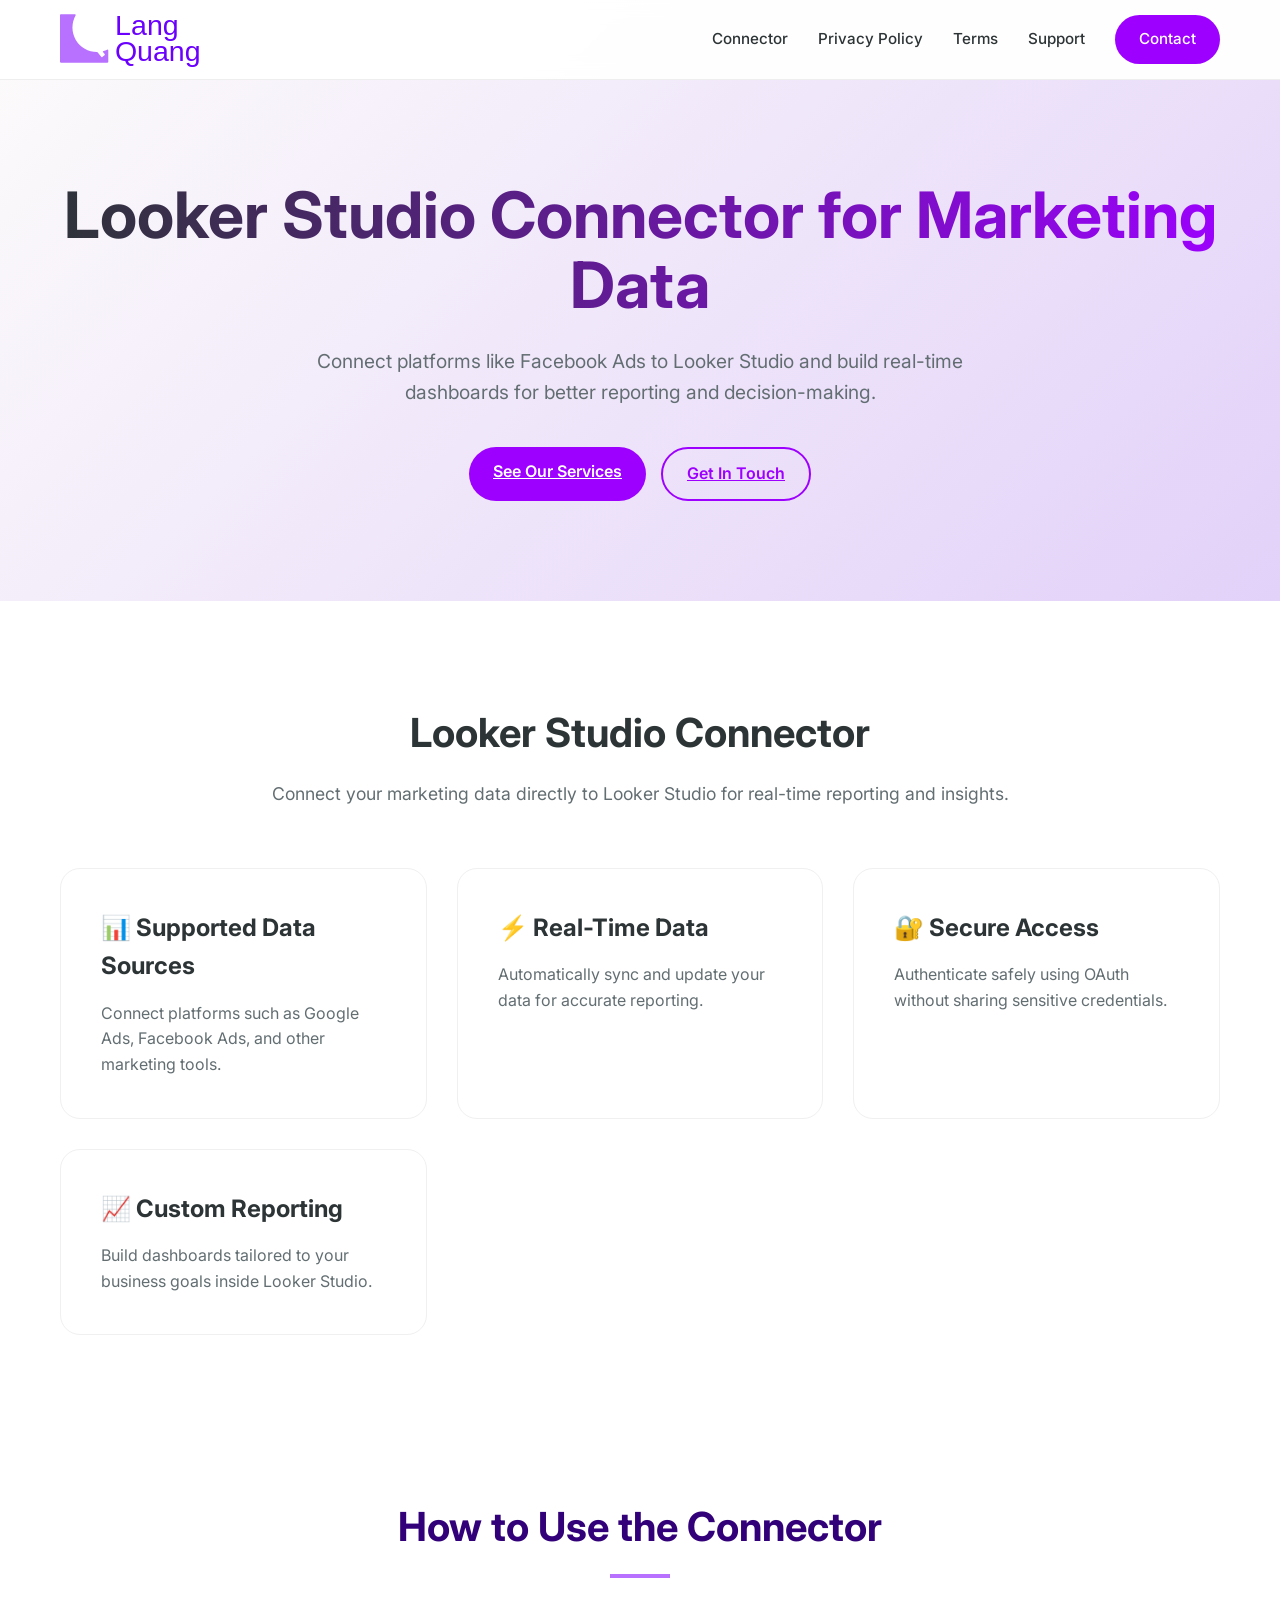
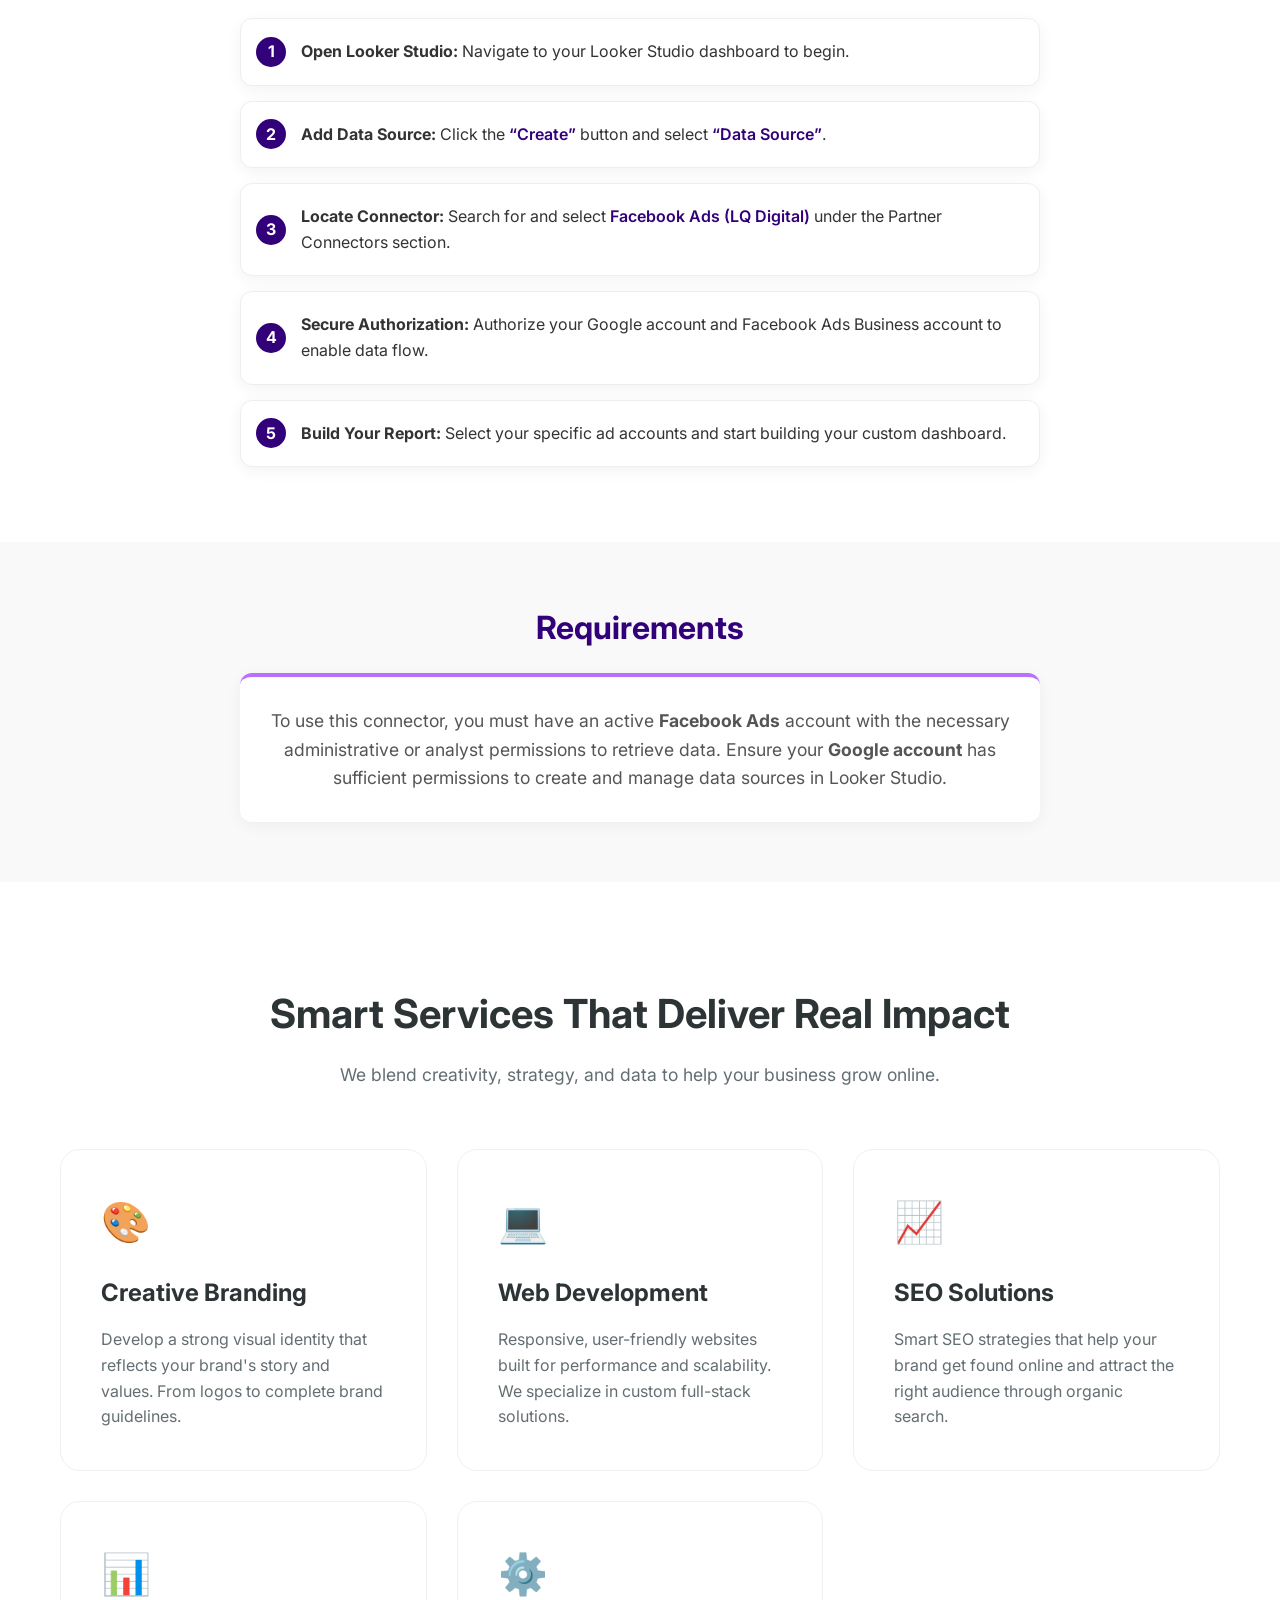
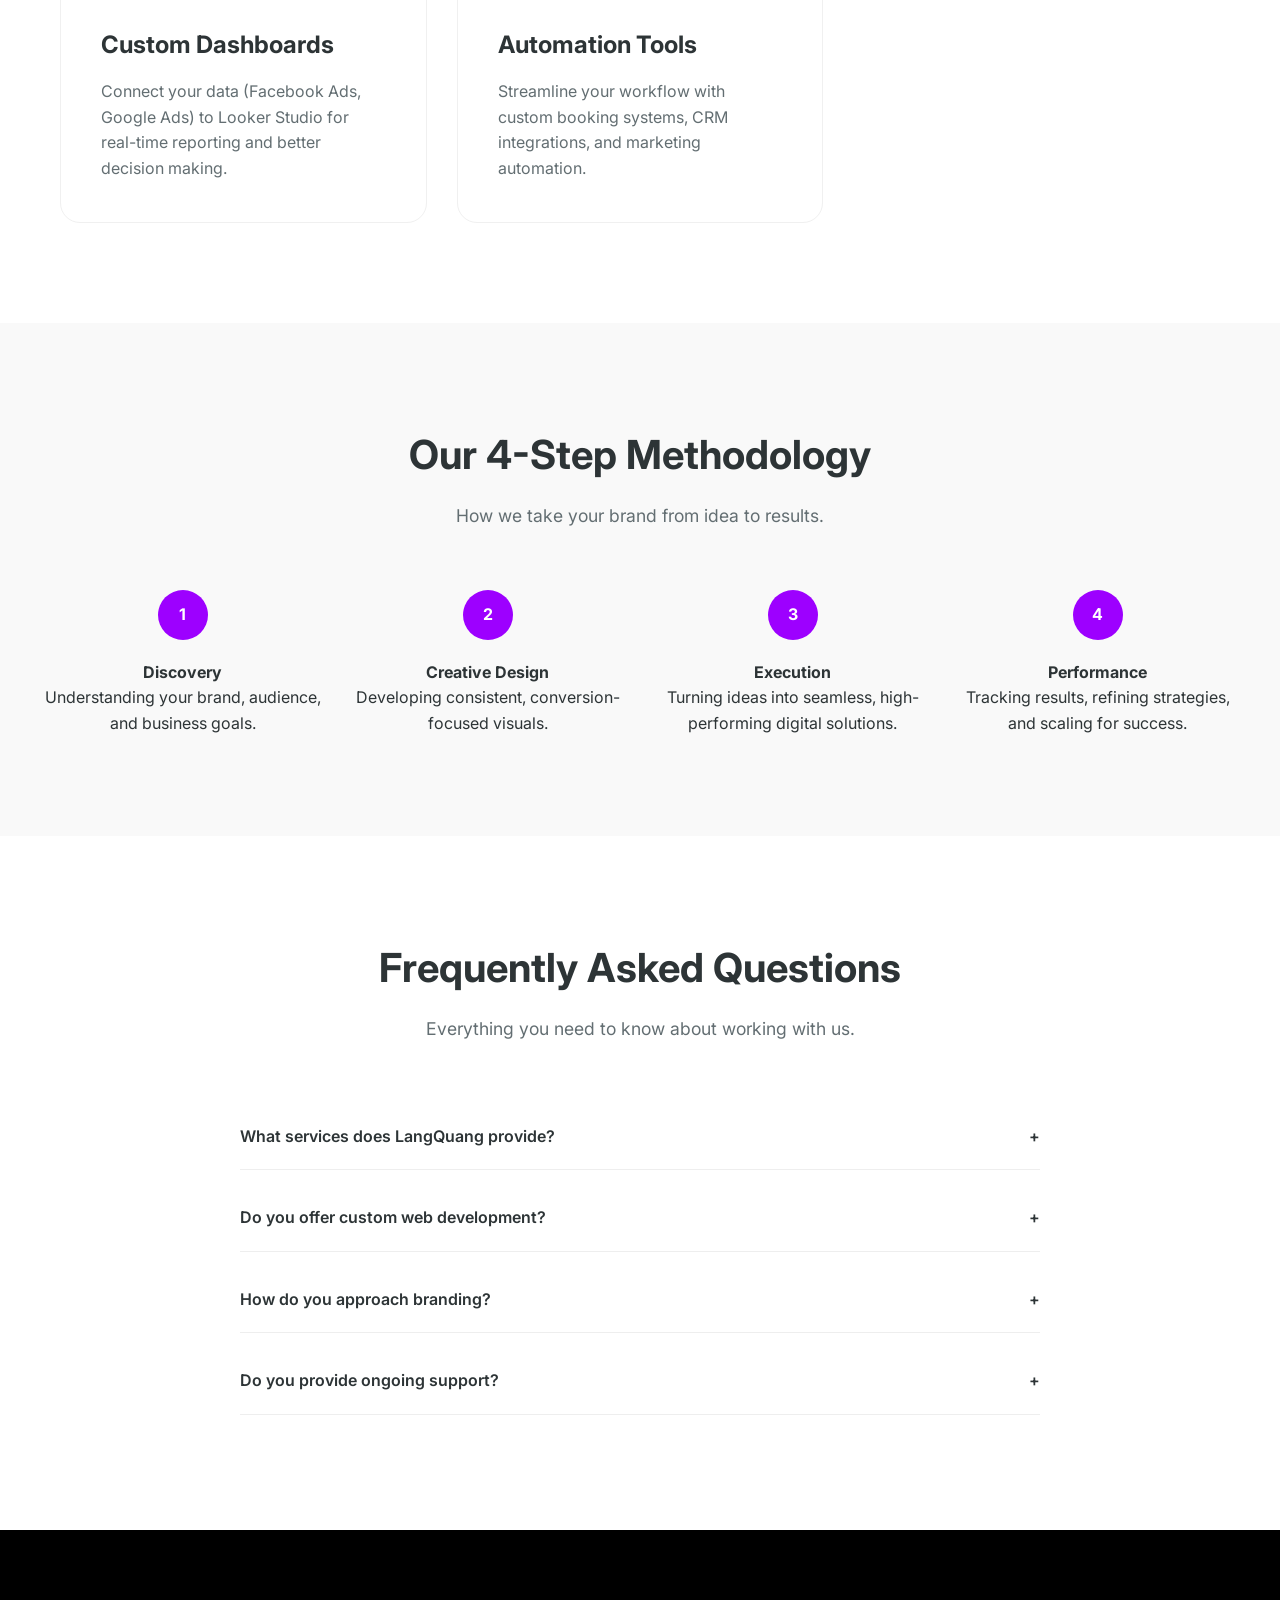
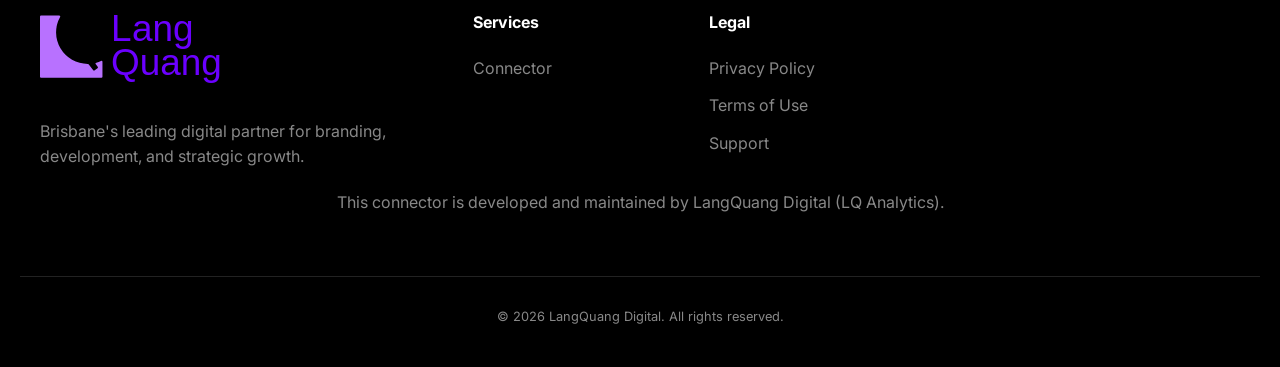
==== index.html @ e8add7ad "Terms,Support and Contact Page Added" ====
<!doctype html>
<html lang="en">
  <head>
    <!-- Google Tag Manager -->
    <script>
      (function (w, d, s, l, i) {
        w[l] = w[l] || [];
        w[l].push({ "gtm.start": new Date().getTime(), event: "gtm.js" });
        var f = d.getElementsByTagName(s)[0],
          j = d.createElement(s),
          dl = l != "dataLayer" ? "&l=" + l : "";
        j.async = true;
        j.src = "https://www.googletagmanager.com/gtm.js?id=" + i + dl;
        f.parentNode.insertBefore(j, f);
      })(window, document, "script", "dataLayer", "GTM-592TX8MD");
    </script>
    <!-- End Google Tag Manager -->

    <meta charset="UTF-8" />
    <meta name="viewport" content="width=device-width, initial-scale=1.0" />
    <title>LangQuang | Digital Marketing Agency Brisbane</title>
    <meta
      name="description"
      content="LangQuang is a digital marketing agency in Brisbane specializing in branding, web development and SEO"
    />

    <link
      href="https://fonts.googleapis.com/css2?family=Inter:wght@300;400;600;700&display=swap"
      rel="stylesheet"
    />
    <link rel="stylesheet" href="/css/styles.css" />
  </head>
  <body>
    <!-- Google Tag Manager (noscript) -->
    <noscript
      ><iframe
        src="https://www.googletagmanager.com/ns.html?id=GTM-592TX8MD"
        height="0"
        width="0"
        style="display: none; visibility: hidden"
      ></iframe
    ></noscript>
    <!-- End Google Tag Manager (noscript) -->
    <nav>
      <div class="nav-container">
        <a href="/" class="logo">
          <img
            src="image/logo (1).svg"
            alt="LQ Analytics Logo"
            height="100px"
            width="150px"
          />
        </a>

        <div class="nav-links">
          <a href="/connector/">Connector</a>
          <a href="/privacy-policy/">Privacy Policy</a>
          <a href="/terms/">Terms</a>
          <a href="/support/">Support</a>
          <a href="/contact" class="btn-cta">Contact</a>
        </div>
      </div>
    </nav>

    <div id="main-view" class="page-view">
      <header class="hero">
        <div class="container">
          <h1>Looker Studio Connector for Marketing Data</h1>
          <p>
            Connect platforms like Facebook Ads to Looker Studio and build
            real-time dashboards for better reporting and decision-making.
          </p>
          <div style="display: flex; gap: 15px; justify-content: center">
            <a
              href="javascript:void(0)"
              onclick="scrollToSection('services')"
              class="btn-cta"
              >See Our Services</a
            >
            <a
              href="javascript:void(0)"
              onclick="scrollToSection('contact')"
              class="btn-cta"
              style="
                background: transparent;
                border: 2px solid var(--primary);
                color: var(--primary) !important;
              "
              >Get In Touch</a
            >
          </div>
        </div>
      </header>
      <section id="connector" class="container">
        <div class="section-header">
          <h2>Looker Studio Connector</h2>
          <p>
            Connect your marketing data directly to Looker Studio for real-time
            reporting and insights.
          </p>
        </div>

        <div class="grid">
          <div class="card">
            <h3>📊 Supported Data Sources</h3>
            <p>
              Connect platforms such as Google Ads, Facebook Ads, and other
              marketing tools.
            </p>
          </div>

          <div class="card">
            <h3>⚡ Real-Time Data</h3>
            <p>
              Automatically sync and update your data for accurate reporting.
            </p>
          </div>

          <div class="card">
            <h3>🔐 Secure Access</h3>
            <p>
              Authenticate safely using OAuth without sharing sensitive
              credentials.
            </p>
          </div>

          <div class="card">
            <h3>📈 Custom Reporting</h3>
            <p>
              Build dashboards tailored to your business goals inside Looker
              Studio.
            </p>
          </div>
        </div>
      </section>
      <section
        id="how-to-use"
        style="
          padding: 60px 20px;
          font-family:
            &quot;Segoe UI&quot;, Roboto, Helvetica, Arial, sans-serif;
          color: #333;
        "
      >
        <div style="text-align: center; margin-bottom: 40px">
          <h2 style="font-size: 2.5rem; color: #320079; margin: 0">
            How to Use the Connector
          </h2>
          <div
            style="
              width: 60px;
              height: 4px;
              background: #b871ff;
              margin: 15px auto 0;
            "
          ></div>
        </div>

        <ol
          style="
            max-width: 800px;
            margin: 0 auto;
            padding: 0;
            list-style: none;
            counter-reset: steps;
          "
        >
          <li
            style="
              counter-increment: steps;
              position: relative;
              padding: 20px 20px 20px 60px;
              margin-bottom: 15px;
              background: #ffffff;
              border-radius: 12px;
              box-shadow: 0 4px 15px rgba(0, 0, 0, 0.05);
              border: 1px solid #eee;
            "
          >
            <span
              style="
                content: counter(steps);
                position: absolute;
                left: 15px;
                top: 50%;
                transform: translateY(-50%);
                width: 30px;
                height: 30px;
                background: #320079;
                color: white;
                border-radius: 50%;
                display: flex;
                align-items: center;
                justify-content: center;
                font-weight: bold;
              "
              >1</span
            >
            <strong>Open Looker Studio:</strong> Navigate to your Looker Studio
            dashboard to begin.
          </li>
          <li
            style="
              counter-increment: steps;
              position: relative;
              padding: 20px 20px 20px 60px;
              margin-bottom: 15px;
              background: #ffffff;
              border-radius: 12px;
              box-shadow: 0 4px 15px rgba(0, 0, 0, 0.05);
              border: 1px solid #eee;
            "
          >
            <span
              style="
                content: counter(steps);
                position: absolute;
                left: 15px;
                top: 50%;
                transform: translateY(-50%);
                width: 30px;
                height: 30px;
                background: #320079;
                color: white;
                border-radius: 50%;
                display: flex;
                align-items: center;
                justify-content: center;
                font-weight: bold;
              "
              >2</span
            >
            <strong>Add Data Source:</strong> Click the
            <span style="color: #320079; font-weight: 600">“Create”</span>
            button and select
            <span style="color: #320079; font-weight: 600">“Data Source”</span>.
          </li>
          <li
            style="
              counter-increment: steps;
              position: relative;
              padding: 20px 20px 20px 60px;
              margin-bottom: 15px;
              background: #ffffff;
              border-radius: 12px;
              box-shadow: 0 4px 15px rgba(0, 0, 0, 0.05);
              border: 1px solid #eee;
            "
          >
            <span
              style="
                content: counter(steps);
                position: absolute;
                left: 15px;
                top: 50%;
                transform: translateY(-50%);
                width: 30px;
                height: 30px;
                background: #320079;
                color: white;
                border-radius: 50%;
                display: flex;
                align-items: center;
                justify-content: center;
                font-weight: bold;
              "
              >3</span
            >
            <strong>Locate Connector:</strong> Search for and select
            <span style="color: #320079; font-weight: 600"
              >Facebook Ads (LQ Digital)</span
            >
            under the Partner Connectors section.
          </li>
          <li
            style="
              counter-increment: steps;
              position: relative;
              padding: 20px 20px 20px 60px;
              margin-bottom: 15px;
              background: #ffffff;
              border-radius: 12px;
              box-shadow: 0 4px 15px rgba(0, 0, 0, 0.05);
              border: 1px solid #eee;
            "
          >
            <span
              style="
                content: counter(steps);
                position: absolute;
                left: 15px;
                top: 50%;
                transform: translateY(-50%);
                width: 30px;
                height: 30px;
                background: #320079;
                color: white;
                border-radius: 50%;
                display: flex;
                align-items: center;
                justify-content: center;
                font-weight: bold;
              "
              >4</span
            >
            <strong>Secure Authorization:</strong> Authorize your Google account
            and Facebook Ads Business account to enable data flow.
          </li>
          <li
            style="
              counter-increment: steps;
              position: relative;
              padding: 20px 20px 20px 60px;
              margin-bottom: 15px;
              background: #ffffff;
              border-radius: 12px;
              box-shadow: 0 4px 15px rgba(0, 0, 0, 0.05);
              border: 1px solid #eee;
            "
          >
            <span
              style="
                content: counter(steps);
                position: absolute;
                left: 15px;
                top: 50%;
                transform: translateY(-50%);
                width: 30px;
                height: 30px;
                background: #320079;
                color: white;
                border-radius: 50%;
                display: flex;
                align-items: center;
                justify-content: center;
                font-weight: bold;
              "
              >5</span
            >
            <strong>Build Your Report:</strong> Select your specific ad accounts
            and start building your custom dashboard.
          </li>
        </ol>
      </section>

      <section
        style="
          background-color: #f9f9f9;
          padding: 60px 20px;
          font-family:
            &quot;Segoe UI&quot;, Roboto, Helvetica, Arial, sans-serif;
        "
      >
        <div style="max-width: 800px; margin: 0 auto; text-align: center">
          <h2 style="font-size: 2rem; color: #320079; margin-bottom: 20px">
            Requirements
          </h2>
          <p
            style="
              font-size: 1.1rem;
              line-height: 1.6;
              color: #555;
              margin: 0 auto;
              background: white;
              padding: 30px;
              border-radius: 12px;
              border-top: 4px solid #b871ff;
              box-shadow: 0 4px 15px rgba(0, 0, 0, 0.05);
            "
          >
            To use this connector, you must have an active
            <strong>Facebook Ads</strong> account with the necessary
            administrative or analyst permissions to retrieve data. Ensure your
            <strong>Google account</strong> has sufficient permissions to create
            and manage data sources in Looker Studio.
          </p>
        </div>
      </section>
      <section id="services" class="container">
        <div class="section-header">
          <h2>Smart Services That Deliver Real Impact</h2>
          <p>
            We blend creativity, strategy, and data to help your business grow
            online.
          </p>
        </div>
        <div class="grid">
          <div class="card">
            <span class="icon">🎨</span>
            <h3>Creative Branding</h3>
            <p>
              Develop a strong visual identity that reflects your brand's story
              and values. From logos to complete brand guidelines.
            </p>
          </div>
          <div class="card">
            <span class="icon">💻</span>
            <h3>Web Development</h3>
            <p>
              Responsive, user-friendly websites built for performance and
              scalability. We specialize in custom full-stack solutions.
            </p>
          </div>
          <div class="card">
            <span class="icon">📈</span>
            <h3>SEO Solutions</h3>
            <p>
              Smart SEO strategies that help your brand get found online and
              attract the right audience through organic search.
            </p>
          </div>
          <div class="card">
            <span class="icon">📊</span>
            <h3>Custom Dashboards</h3>
            <p>
              Connect your data (Facebook Ads, Google Ads) to Looker Studio for
              real-time reporting and better decision making.
            </p>
          </div>
          <div class="card">
            <span class="icon">⚙️</span>
            <h3>Automation Tools</h3>
            <p>
              Streamline your workflow with custom booking systems, CRM
              integrations, and marketing automation.
            </p>
          </div>
        </div>
      </section>

      <section id="process" class="process-bg">
        <div class="container">
          <div class="section-header">
            <h2>Our 4-Step Methodology</h2>
            <p>How we take your brand from idea to results.</p>
          </div>
          <div class="process-steps">
            <div class="step">
              <div class="step-number">1</div>
              <h4>Discovery</h4>
              <p>Understanding your brand, audience, and business goals.</p>
            </div>
            <div class="step">
              <div class="step-number">2</div>
              <h4>Creative Design</h4>
              <p>Developing consistent, conversion-focused visuals.</p>
            </div>
            <div class="step">
              <div class="step-number">3</div>
              <h4>Execution</h4>
              <p>
                Turning ideas into seamless, high-performing digital solutions.
              </p>
            </div>
            <div class="step">
              <div class="step-number">4</div>
              <h4>Performance</h4>
              <p>
                Tracking results, refining strategies, and scaling for success.
              </p>
            </div>
          </div>
        </div>
      </section>

      <section id="faq" class="container">
        <div class="section-header">
          <h2>Frequently Asked Questions</h2>
          <p>Everything you need to know about working with us.</p>
        </div>
        <div style="max-width: 800px; margin: 0 auto">
          <div class="faq-item">
            <div class="faq-question">
              What services does LangQuang provide? <span>+</span>
            </div>
            <div class="faq-answer">
              We are a full-service agency in Brisbane offering branding, custom
              web development, SEO and data reporting dashboards.
            </div>
          </div>
          <div class="faq-item">
            <div class="faq-question">
              Do you offer custom web development? <span>+</span>
            </div>
            <div class="faq-answer">
              Yes, we specialize in building custom, performance-driven websites
              from scratch, tailored to your specific business requirements.
            </div>
          </div>
          <div class="faq-item">
            <div class="faq-question">
              How do you approach branding? <span>+</span>
            </div>
            <div class="faq-answer">
              Our approach blends creativity with strategy. We start with
              discovery to understand your values, then create a visual identity
              that connects with your audience.
            </div>
          </div>
          <div class="faq-item">
            <div class="faq-question">
              Do you provide ongoing support? <span>+</span>
            </div>
            <div class="faq-answer">
              Absolutely. We provide ongoing website maintenance, SEO
              monitoring, and support to ensure your digital assets continue to
              perform at their best.
            </div>
          </div>
        </div>
      </section>
    </div>

    <footer>
      <div class="footer-grid">
        <div>
          <div class="footer-logo">
            <img src="image/logo (1).svg" alt="LQ Analytics Logo" />
          </div>
          <p>
            Brisbane's leading digital partner for branding, development, and
            strategic growth.
          </p>
        </div>
        <div class="footer-links">
          <h4>Services</h4>
          <ul>
            <li><a href="/connector/">Connector</a></li>
          </ul>
        </div>
       
        <div class="footer-links">
          <h4>Legal</h4>
          <ul>
            <li><a href="/privacy-policy/">Privacy Policy</a></li>
            <li><a href="/terms/">Terms of Use</a></li>
            <li><a href="/support/">Support</a></li>
          </ul>
        </div>
      </div>
      <p style="text-align: center; margin-top: 20px">
        This connector is developed and maintained by LangQuang Digital (LQ Analytics).
      </p>
      <div
        style="
          text-align: center;
          margin-top: 60px;
          padding-top: 30px;
          border-top: 1px solid #222;
          font-size: 0.8rem;
        "
      >
        © 2026 LangQuang Digital. All rights reserved.
      </div>
    </footer>

    <script>
      function scrollToSection(id) {
        showMain();
        setTimeout(() => {
          const el = document.getElementById(id);
          if (!el) return;

          const offset = 80;
          const y =
            el.getBoundingClientRect().top + window.pageYOffset - offset;

          window.scrollTo({
            top: y,
            behavior: "smooth",
          });
        }, 50);
      }

      // FAQ Accordion
      document.querySelectorAll(".faq-question").forEach((button) => {
        button.addEventListener("click", () => {
          const answer = button.nextElementSibling;
          const isOpen = answer.style.display === "block";
          document
            .querySelectorAll(".faq-answer")
            .forEach((a) => (a.style.display = "none"));
          answer.style.display = isOpen ? "none" : "block";
        });
      });
    </script>
  </body>
</html>
---- css/styles.css ----
:root {
        --primary: #9d00ff;
        --primary-dark: #7b00cc;
        --secondary: #1a1b1e;
        --text-main: #2d3436;
        --text-muted: #636e72;
        --bg-light: #f9f9f9;
        --white: #ffffff;
        --transition: all 0.3s ease;
      }

      * {
        margin: 0;
        padding: 0;
        box-sizing: border-box;
        font-family: "Inter", sans-serif;
      }

      html {
        scroll-behavior: smooth;
      }

      body {
        line-height: 1.6;
        color: var(--text-main);
        background-color: var(--white);
      }

      /* Navigation */
      nav {
        background: rgba(255, 255, 255, 0.95);
        backdrop-filter: blur(10px);
        height: 80px;
        display: flex;
        align-items: center;
        position: fixed;
        width: 100%;
        top: 0;
        z-index: 1000;
        border-bottom: 1px solid #eee;
      }

      .nav-container {
        width: 100%;
        max-width: 1200px;
        margin: 0 auto;
        padding: 0 20px;
        display: flex;
        justify-content: space-between;
        align-items: center;
      }

      .logo {
        font-weight: 800;
        font-size: 1.5rem;
        color: var(--primary);
        text-decoration: none;
        display: flex;
        align-items: center;
        gap: 10px;
        cursor: pointer;
      }

      .nav-links {
        display: flex;
        gap: 30px;
        align-items: center;
      }

      .nav-links a {
        text-decoration: none;
        color: var(--text-main);
        font-weight: 500;
        font-size: 0.95rem;
        transition: var(--transition);
      }

      .nav-links a:hover {
        color: var(--primary);
      }

      .btn-cta {
        background: var(--primary);
        color: white !important;
        padding: 12px 24px;
        border-radius: 50px;
        font-weight: 600;
        border: none;
        cursor: pointer;
        transition: var(--transition);
      }

      .btn-cta:hover {
        background: var(--primary-dark);
        transform: translateY(-2px);
        box-shadow: 0 5px 15px rgba(157, 0, 255, 0.3);
      }

      /* Section Toggling Logic */
      .page-view {
        display: block;
      }
      .page-view.hidden {
        display: none;
      }

      #privacy-view {
        /* display: none; */
        padding: 120px 20px 60px;
        max-width: 900px;
        margin: 0 auto;
      }


      /* Hero Section */
      .hero {
        padding: 180px 20px 100px;
        background: linear-gradient(135deg, #fdfcfb 0%, #e2d1f9 100%);
        text-align: center;
      }

      .hero h1 {
        font-size: clamp(2.5rem, 5vw, 4rem);
        line-height: 1.1;
        margin-bottom: 25px;
        background: linear-gradient(to right, #2d3436, #9d00ff);
        -webkit-background-clip: text;
        -webkit-text-fill-color: transparent;
      }

      .hero p {
        font-size: 1.2rem;
        color: var(--text-muted);
        max-width: 700px;
        margin: 0 auto 40px;
      }

      /* Sections General */
      section {
        padding: 100px 20px;
      }
      .container {
        max-width: 1200px;
        margin: 0 auto;
      }
      .section-header {
        text-align: center;
        margin-bottom: 60px;
      }
      .section-header h2 {
        font-size: 2.5rem;
        margin-bottom: 15px;
      }
      .section-header p {
        color: var(--text-muted);
        font-size: 1.1rem;
      }

      /* Privacy Typography */
      .privacy-content h1 {
        font-size: 2.5rem;
        margin-bottom: 20px;
      }
      .privacy-content h2 {
        font-size: 1.8rem;
        margin: 40px 0 15px;
        border-bottom: 1px solid #eee;
        padding-bottom: 10px;
      }
      .privacy-content h3 {
        font-size: 1.3rem;
        margin: 25px 0 10px;
      }
      .privacy-content p {
        margin-bottom: 15px;
        color: var(--text-muted);
      }
      .privacy-content ul {
        margin: 0 0 20px 20px;
        color: var(--text-muted);
      }
      .privacy-content li {
        margin-bottom: 8px;
      }

      /* Services Grid */
      .grid {
        display: grid;
        grid-template-columns: repeat(auto-fit, minmax(280px, 1fr));
        gap: 30px;
      }

      .card {
        background: var(--white);
        padding: 40px;
        border-radius: 20px;
        border: 1px solid #f0f0f0;
        transition: var(--transition);
      }

      .card:hover {
        border-color: var(--primary);
        transform: translateY(-10px);
        box-shadow: 0 20px 40px rgba(0, 0, 0, 0.05);
      }

      .card .icon {
        font-size: 2.5rem;
        margin-bottom: 20px;
        display: block;
      }

      .card h3 {
        margin-bottom: 15px;
        font-size: 1.5rem;
      }
      .card p {
        color: var(--text-muted);
      }

      /* Process Section */
      .process-bg {
        background-color: var(--bg-light);
      }
      .process-steps {
        display: flex;
        justify-content: space-between;
        gap: 20px;
        flex-wrap: wrap;
      }
      .step {
        flex: 1;
        min-width: 200px;
        text-align: center;
        position: relative;
      }
      .step-number {
        width: 50px;
        height: 50px;
        background: var(--primary);
        color: white;
        border-radius: 50%;
        display: flex;
        align-items: center;
        justify-content: center;
        margin: 0 auto 20px;
        font-weight: 700;
      }

      /* FAQ Section */
      .faq-item {
        margin-bottom: 15px;
        border-bottom: 1px solid #eee;
      }
      .faq-question {
        padding: 20px 0;
        cursor: pointer;
        display: flex;
        justify-content: space-between;
        align-items: center;
        font-weight: 600;
      }
      .faq-answer {
        padding: 0 0 20px;
        color: var(--text-muted);
        display: none;
      }

      /* Contact Form */
      .contact-flex {
        display: grid;
        grid-template-columns: 1fr 1fr;
        gap: 80px;
        background: var(--secondary);
        color: white;
        padding: 80px;
        border-radius: 30px;
      }
      .contact-form input,
      .contact-form textarea {
        width: 100%;
        padding: 15px;
        margin-bottom: 20px;
        border-radius: 10px;
        border: none;
        background: rgba(255, 255, 255, 0.1);
        color: white;
      }

      /* Footer */
      footer {
        background: #000;
        color: #888;
        padding: 80px 20px 40px;
      }
      .footer-grid {
        display: grid;
        grid-template-columns: 2fr 1fr 1fr 1.5fr;
        gap: 40px;
        max-width: 1200px;
        margin: 0 auto;
      }
      .footer-logo {
        color: white;
        font-weight: 800;
        font-size: 1.5rem;
        margin-bottom: 20px;
      }
      .footer-links h4 {
        color: white;
        margin-bottom: 20px;
      }
      .footer-links ul {
        list-style: none;
      }
      .footer-links li {
        margin-bottom: 12px;
      }
      .footer-links a {
        color: #888;
        text-decoration: none;
        cursor: pointer;
        transition: 0.3s;
      }
      .footer-links a:hover {
        color: var(--primary);
      }

      @media (max-width: 992px) {
        .contact-flex {
          grid-template-columns: 1fr;
          padding: 40px;
        }
        .footer-grid {
          grid-template-columns: 1fr 1fr;
        }
      }
      .contact-card {
    padding: 3rem 2rem;
    border-radius: 24px;
    width: full;
    text-align: left;
}

.logo-circle {
    width: 60px;
    height: 60px;
    background: #3b82f6;
    border-radius: 50%;
    display: flex;
    align-items: center;
    justify-content: center;
    margin: 0 auto 1rem;
    font-weight: bold;
    font-size: 1.2rem;
    box-shadow: 0 0 20px rgba(59, 130, 246, 0.4);
}

h1 { margin: 0; font-size: 1.8rem; }
.header p { color: #94a3b8; margin-top: 0.5rem; }

.info-section {
    margin: 2.5rem 0;
    text-align: left;
}

.label {
    display: block;
    font-size: 0.75rem;
    text-transform: uppercase;
    letter-spacing: 0.05em;
    color: #64748b;
    margin-bottom: 0.5rem;
}

.copy-box {
    background: rgba(0, 0, 0, 0.2);
    padding: 0.75rem 1rem;
    border-radius: 12px;
    display: flex;
    justify-content: space-between;
    align-items: center;
    font-family: monospace;
    font-size: 0.9rem;
    border: 1px solid rgba(255, 255, 255, 0.05);
}

#copyBtn {
    background: transparent;
    border: 1px solid #3b82f6;
    color: #3b82f6;
    padding: 4px 10px;
    border-radius: 6px;
    cursor: pointer;
    font-size: 0.7rem;
    text-transform: uppercase;
}

#copyBtn:hover {
    background: #3b82f6;
    color: white;
}

.main-button {
    display: block;
    background: #3b82f6;
    color: white;
    text-decoration: none;
    padding: 1rem;
    border-radius: 12px;
    font-weight: 600;
}

.main-button:hover {
    background: #2563eb;
    transform: translateY(-2px);
    box-shadow: 0 10px 15px -3px rgba(59, 130, 246, 0.3);
}

.footer p {
    font-size: 0.8rem;
    color: #475569;
    margin-top: 2rem;
}
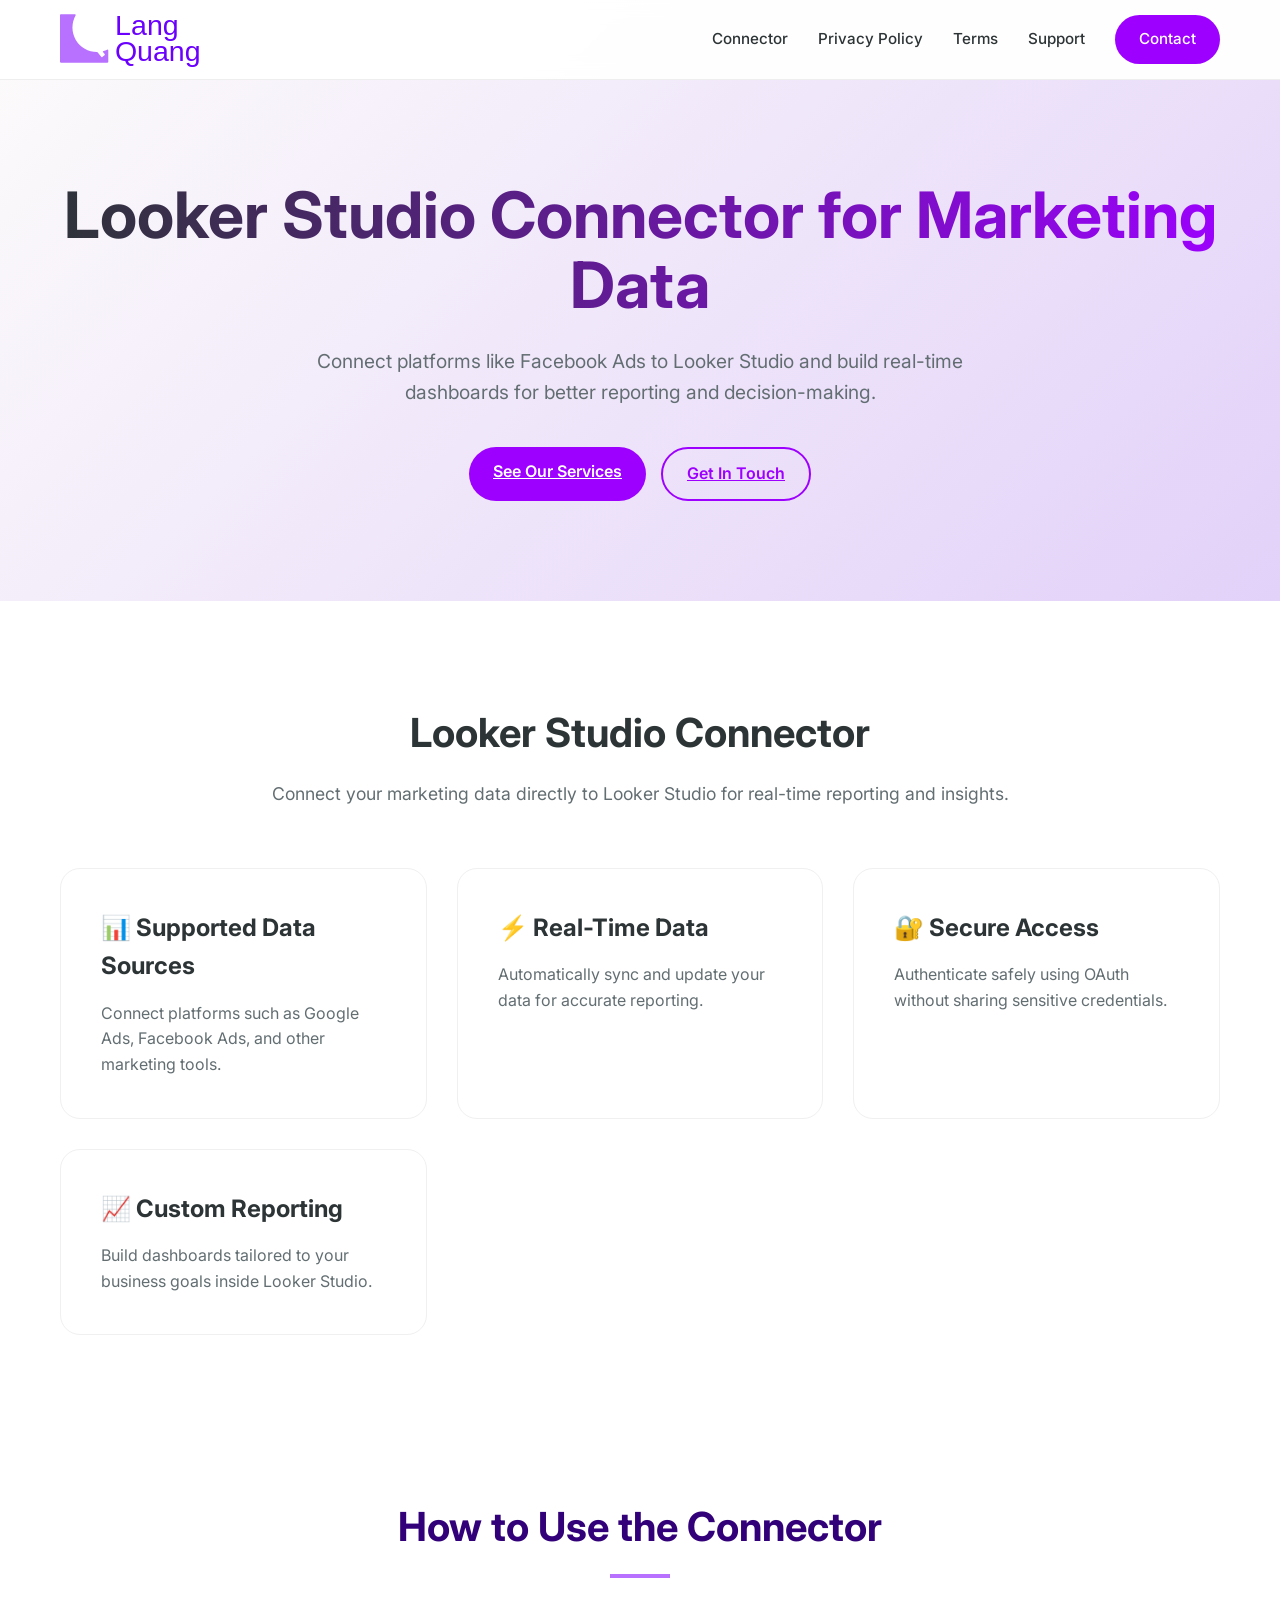
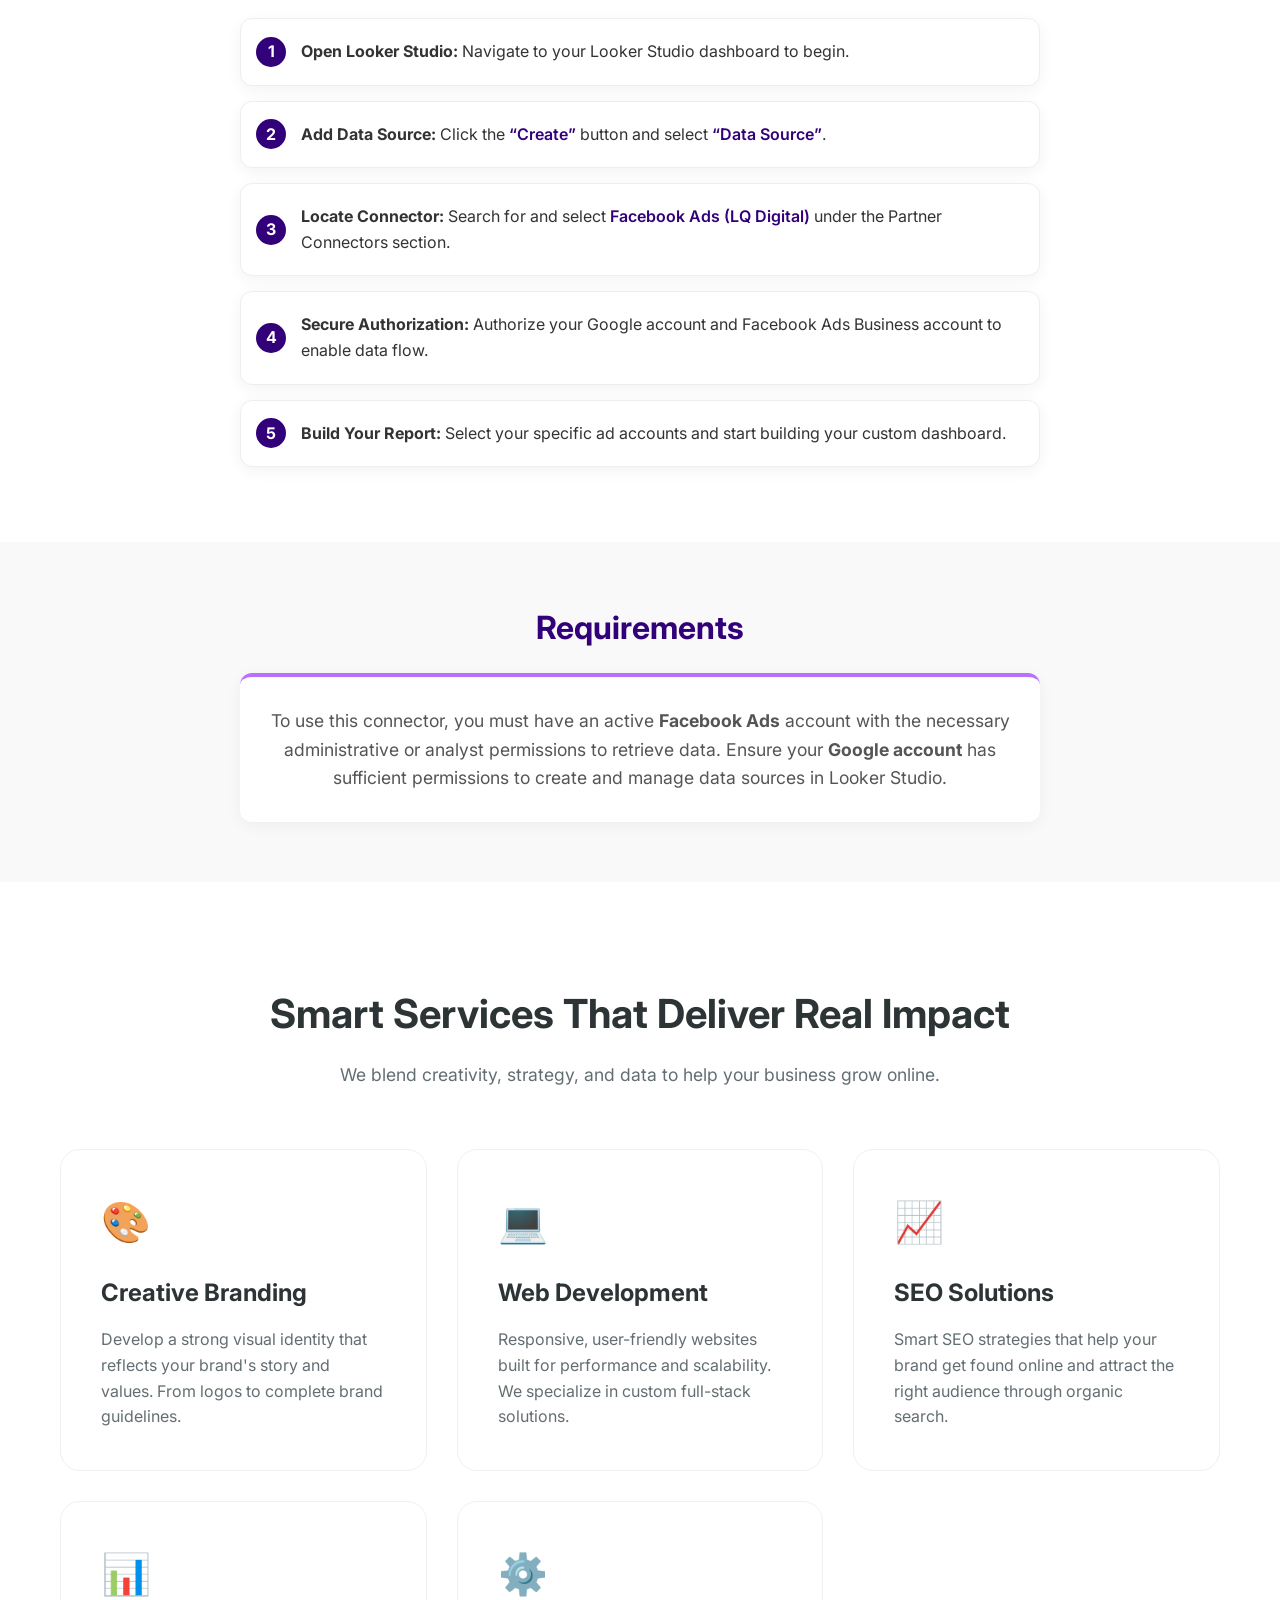
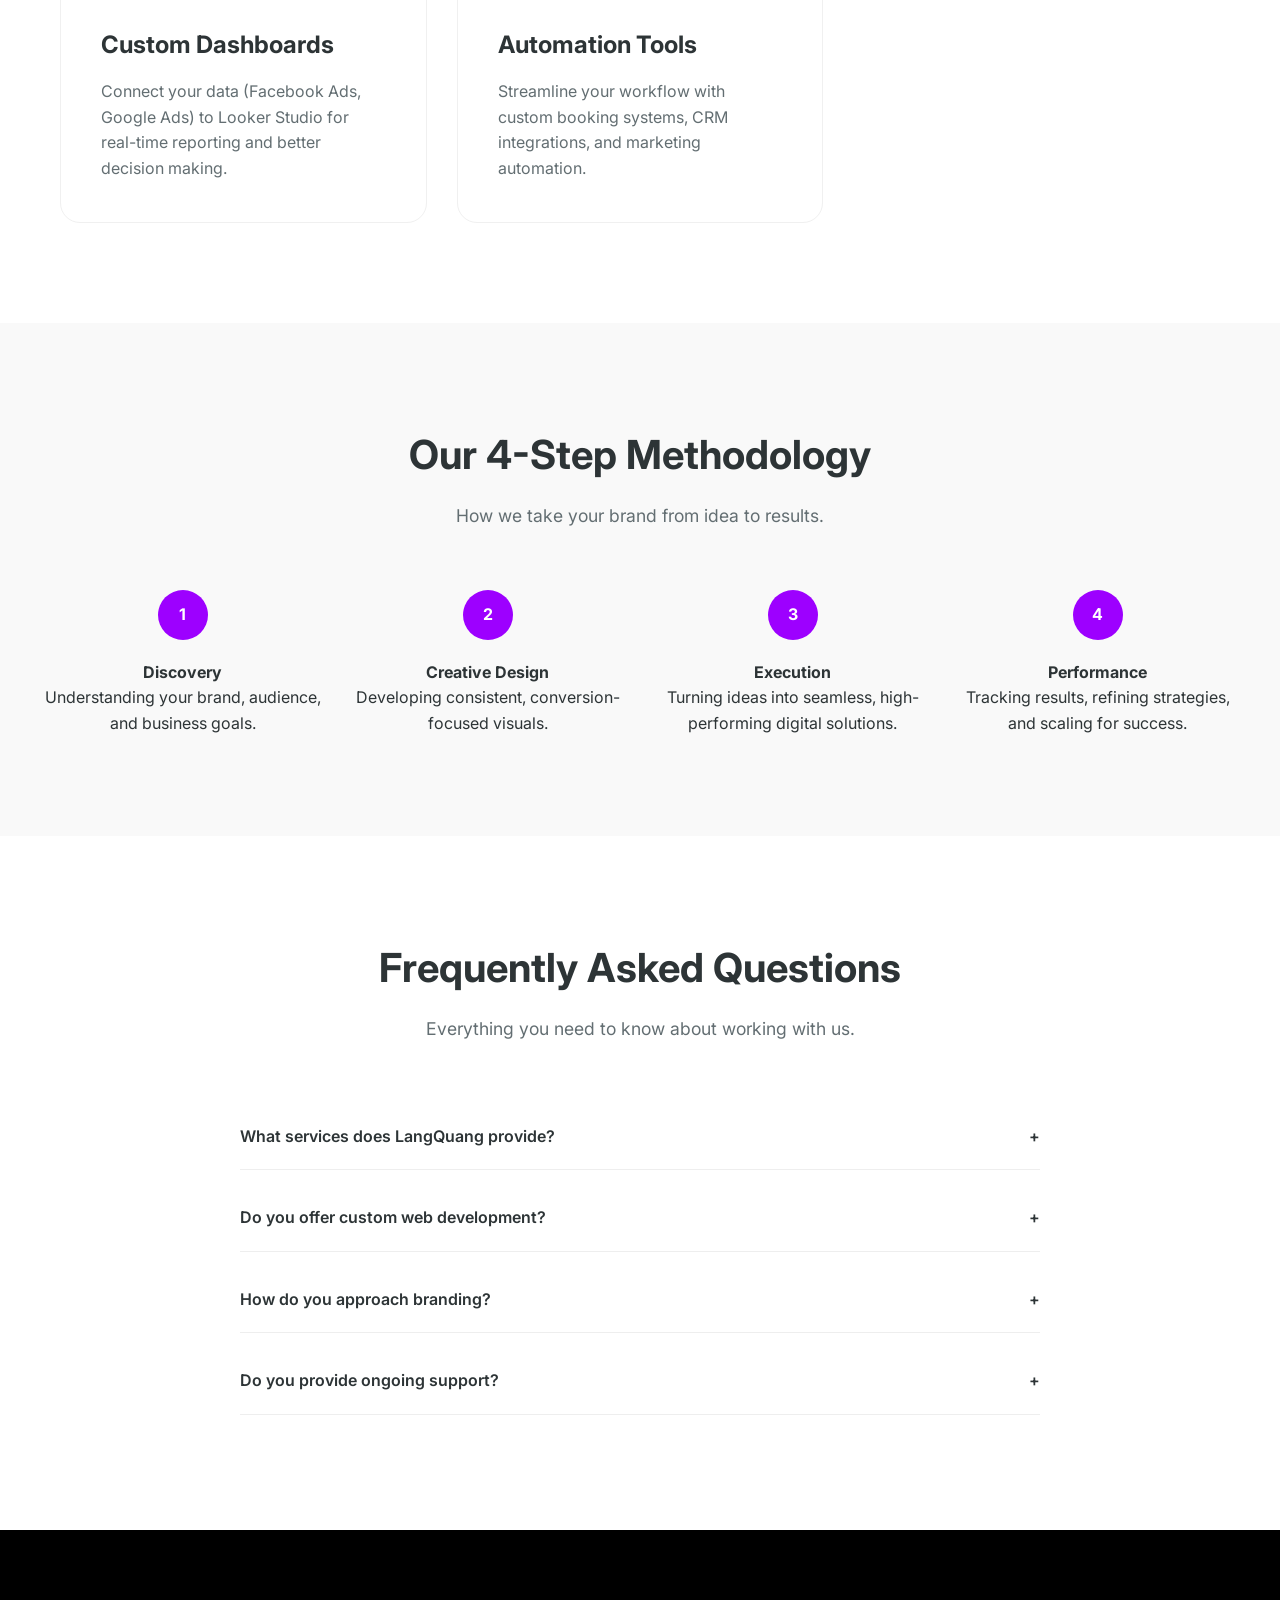
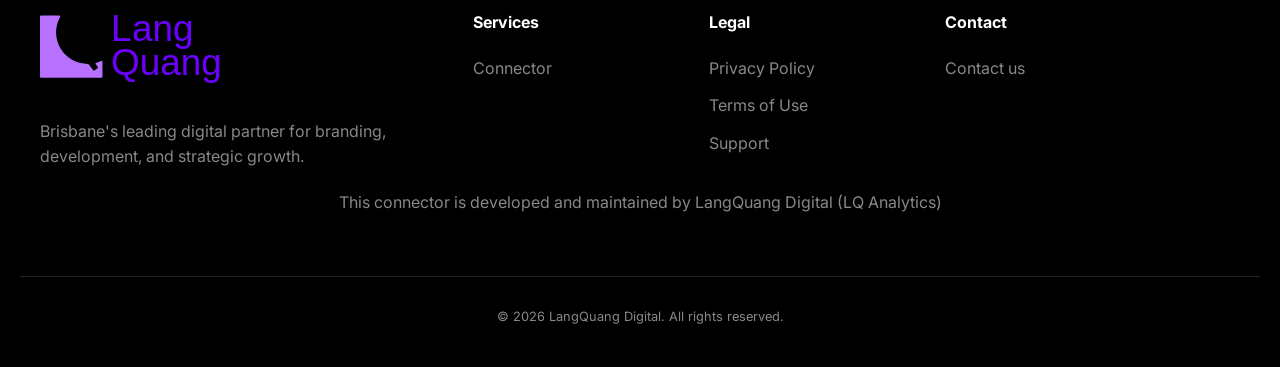
==== commit 4512c787: "Added connector links and contact link in footer" ====
--- a/index.html
+++ b/index.html
@@ -511,11 +511,12 @@
       </section>
     </div>
 
-    <footer>
+        <footer>
+
       <div class="footer-grid">
         <div>
           <div class="footer-logo">
-            <img src="image/logo (1).svg" alt="LQ Analytics Logo" />
+            <img src="../image/logo (1).svg" alt="LQ Analytics Logo" />
           </div>
           <p>
             Brisbane's leading digital partner for branding, development, and
@@ -528,7 +529,6 @@
             <li><a href="/connector/">Connector</a></li>
           </ul>
         </div>
-       
         <div class="footer-links">
           <h4>Legal</h4>
           <ul>
@@ -537,10 +537,17 @@
             <li><a href="/support/">Support</a></li>
           </ul>
         </div>
+           <div class="footer-links">
+          <h4>Contact</h4>
+          <ul>
+            <li><a href="/contact/">Contact us</a></li>
+
+          </ul>
+        </div>
       </div>
-      <p style="text-align: center; margin-top: 20px">
-        This connector is developed and maintained by LangQuang Digital (LQ Analytics).
-      </p>
+            <p style="text-align:center; margin-top:20px;">
+This connector is developed and maintained by LangQuang Digital (LQ Analytics)
+</p>
       <div
         style="
           text-align: center;
@@ -553,7 +560,6 @@
         © 2026 LangQuang Digital. All rights reserved.
       </div>
     </footer>
-
     <script>
       function scrollToSection(id) {
         showMain();
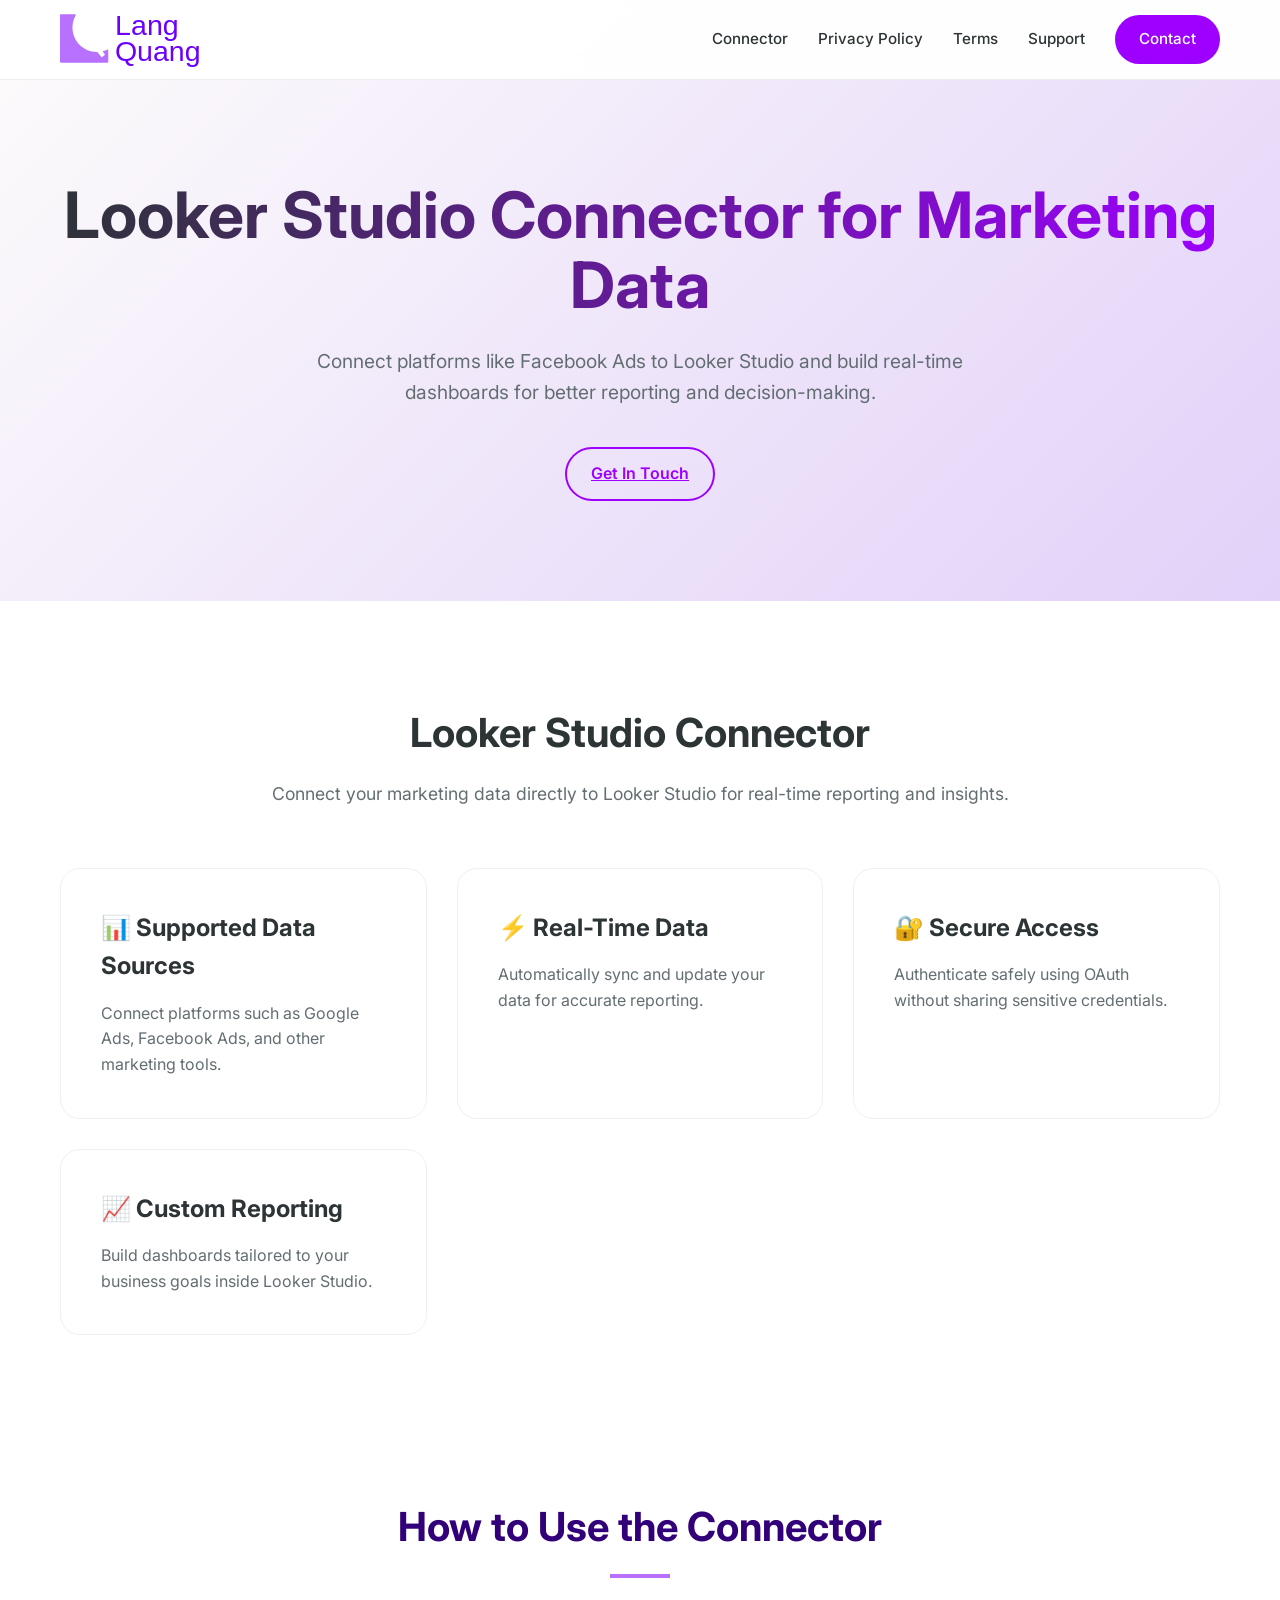
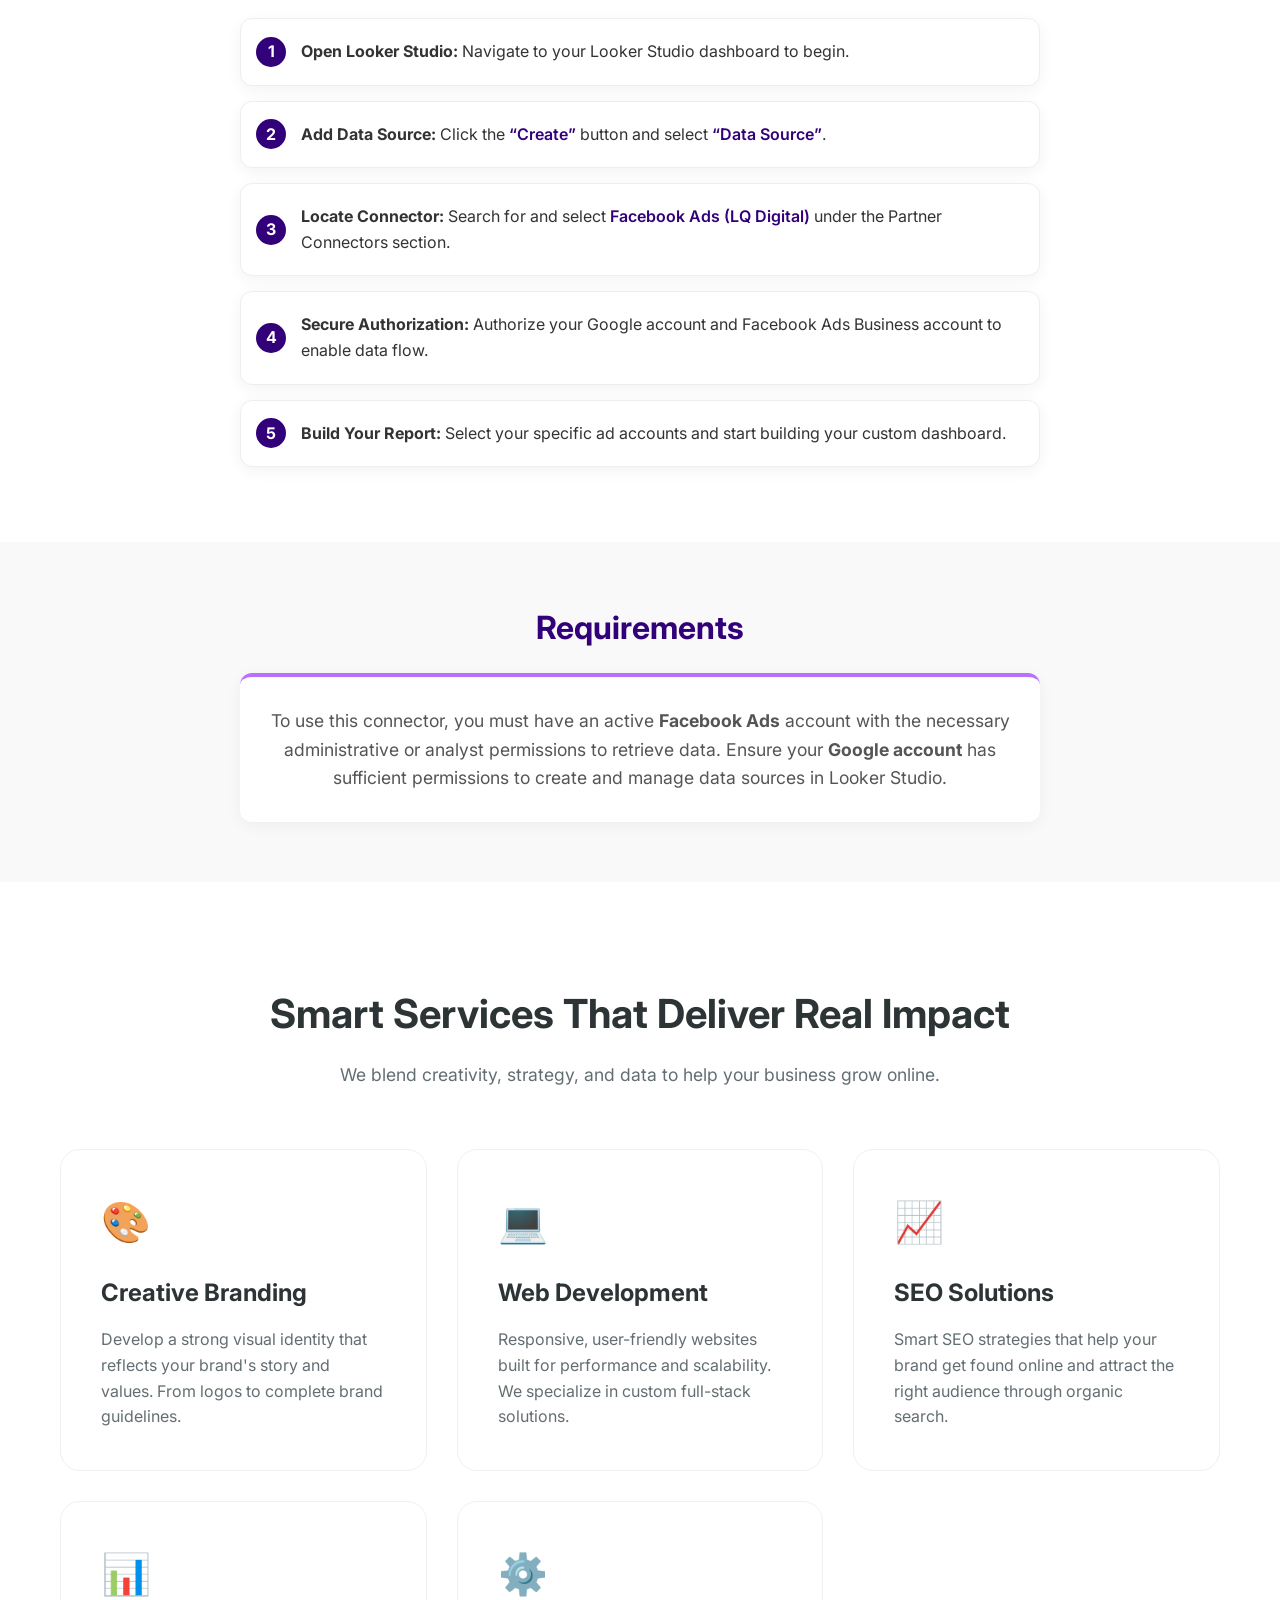
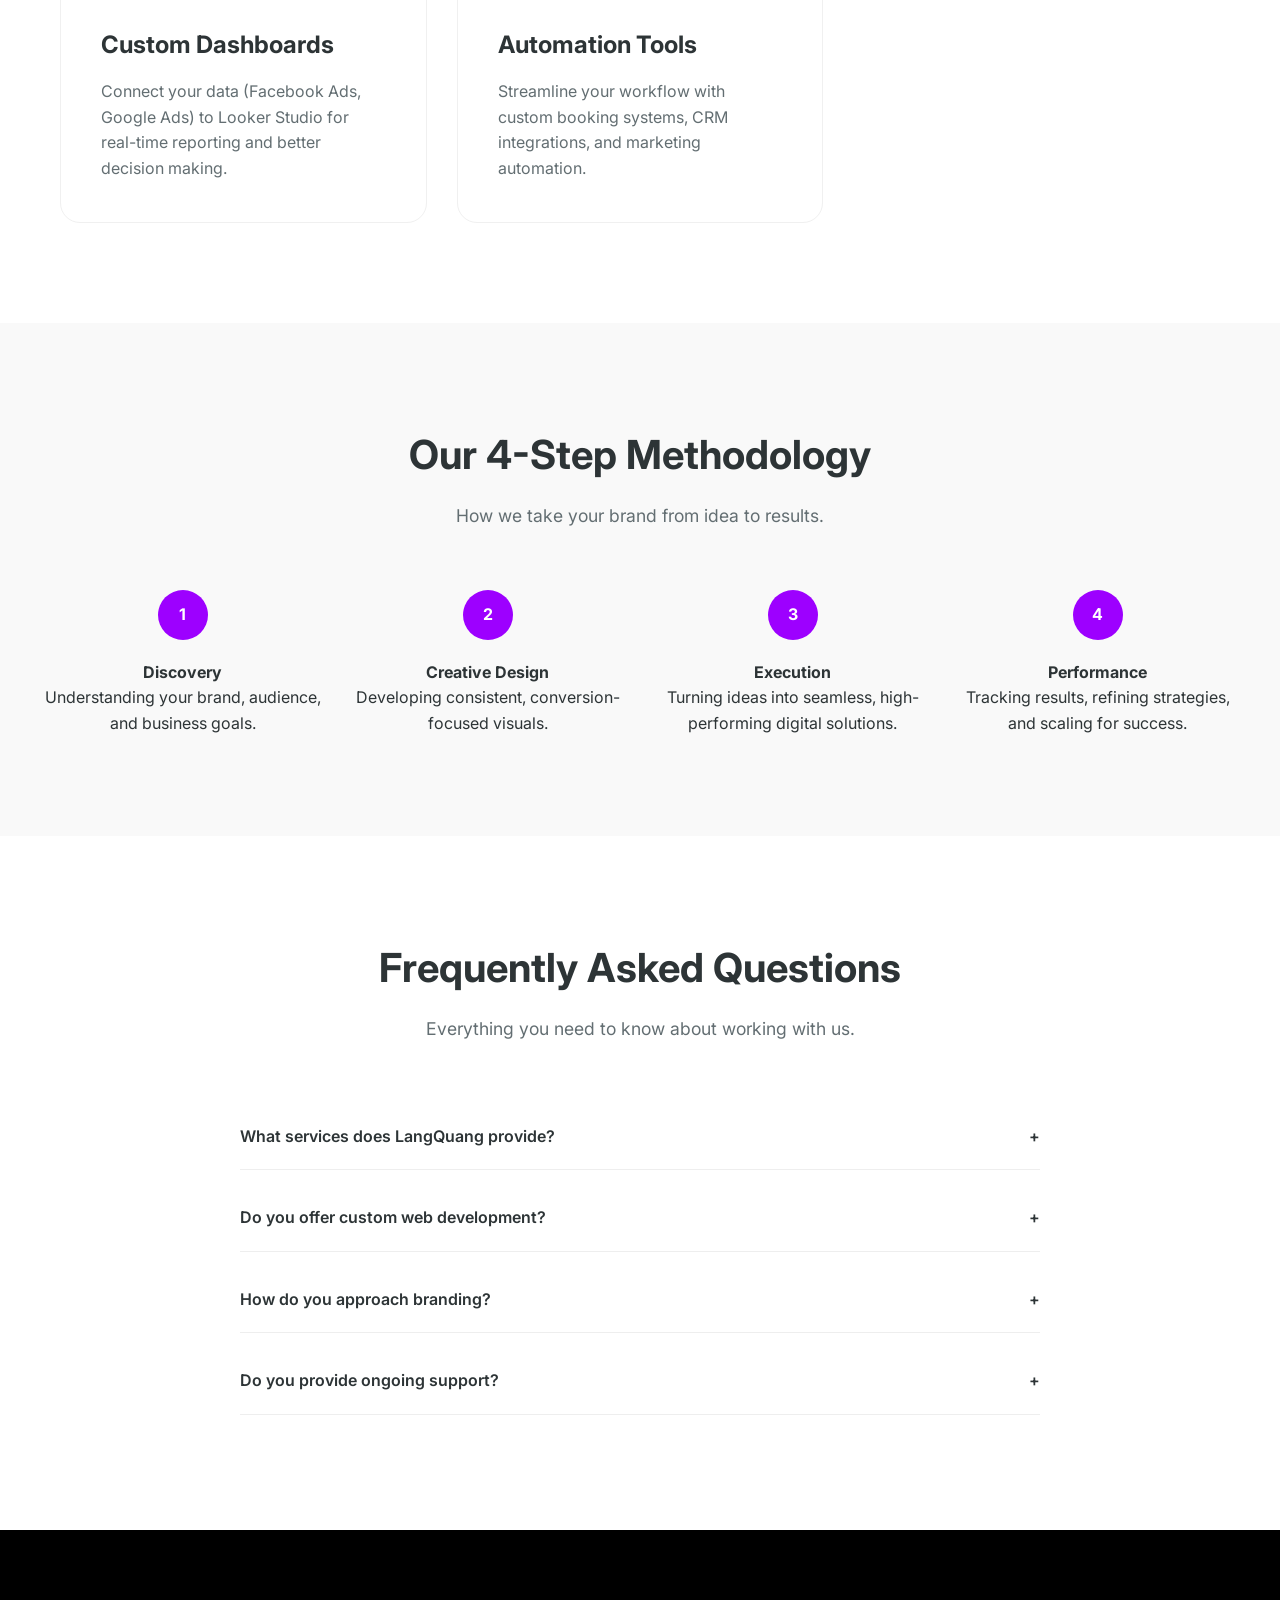
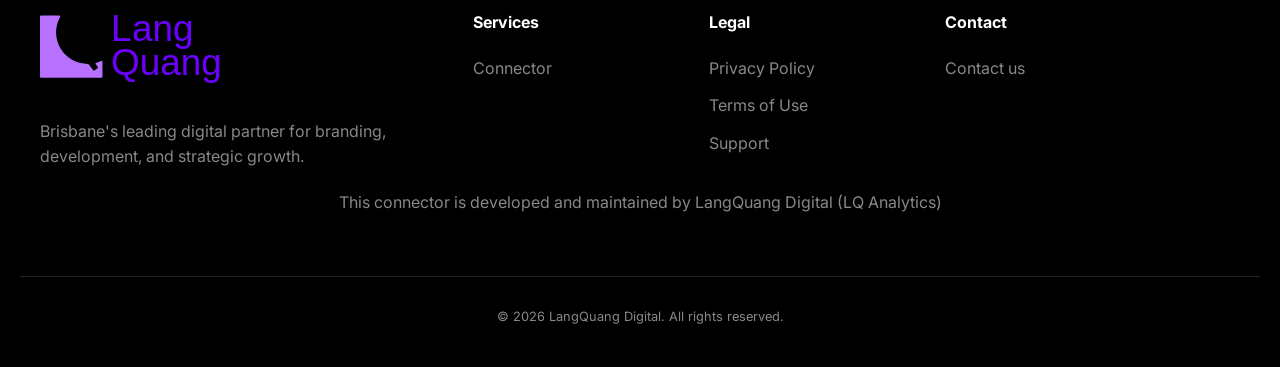
==== commit 9f2b50f8: "Fixed: Footer url in index.html" ====
--- a/index.html
+++ b/index.html
@@ -71,15 +71,9 @@
             real-time dashboards for better reporting and decision-making.
           </p>
           <div style="display: flex; gap: 15px; justify-content: center">
+            
             <a
-              href="javascript:void(0)"
-              onclick="scrollToSection('services')"
-              class="btn-cta"
-              >See Our Services</a
-            >
-            <a
-              href="javascript:void(0)"
-              onclick="scrollToSection('contact')"
+              href="/contact/"
               class="btn-cta"
               style="
                 background: transparent;
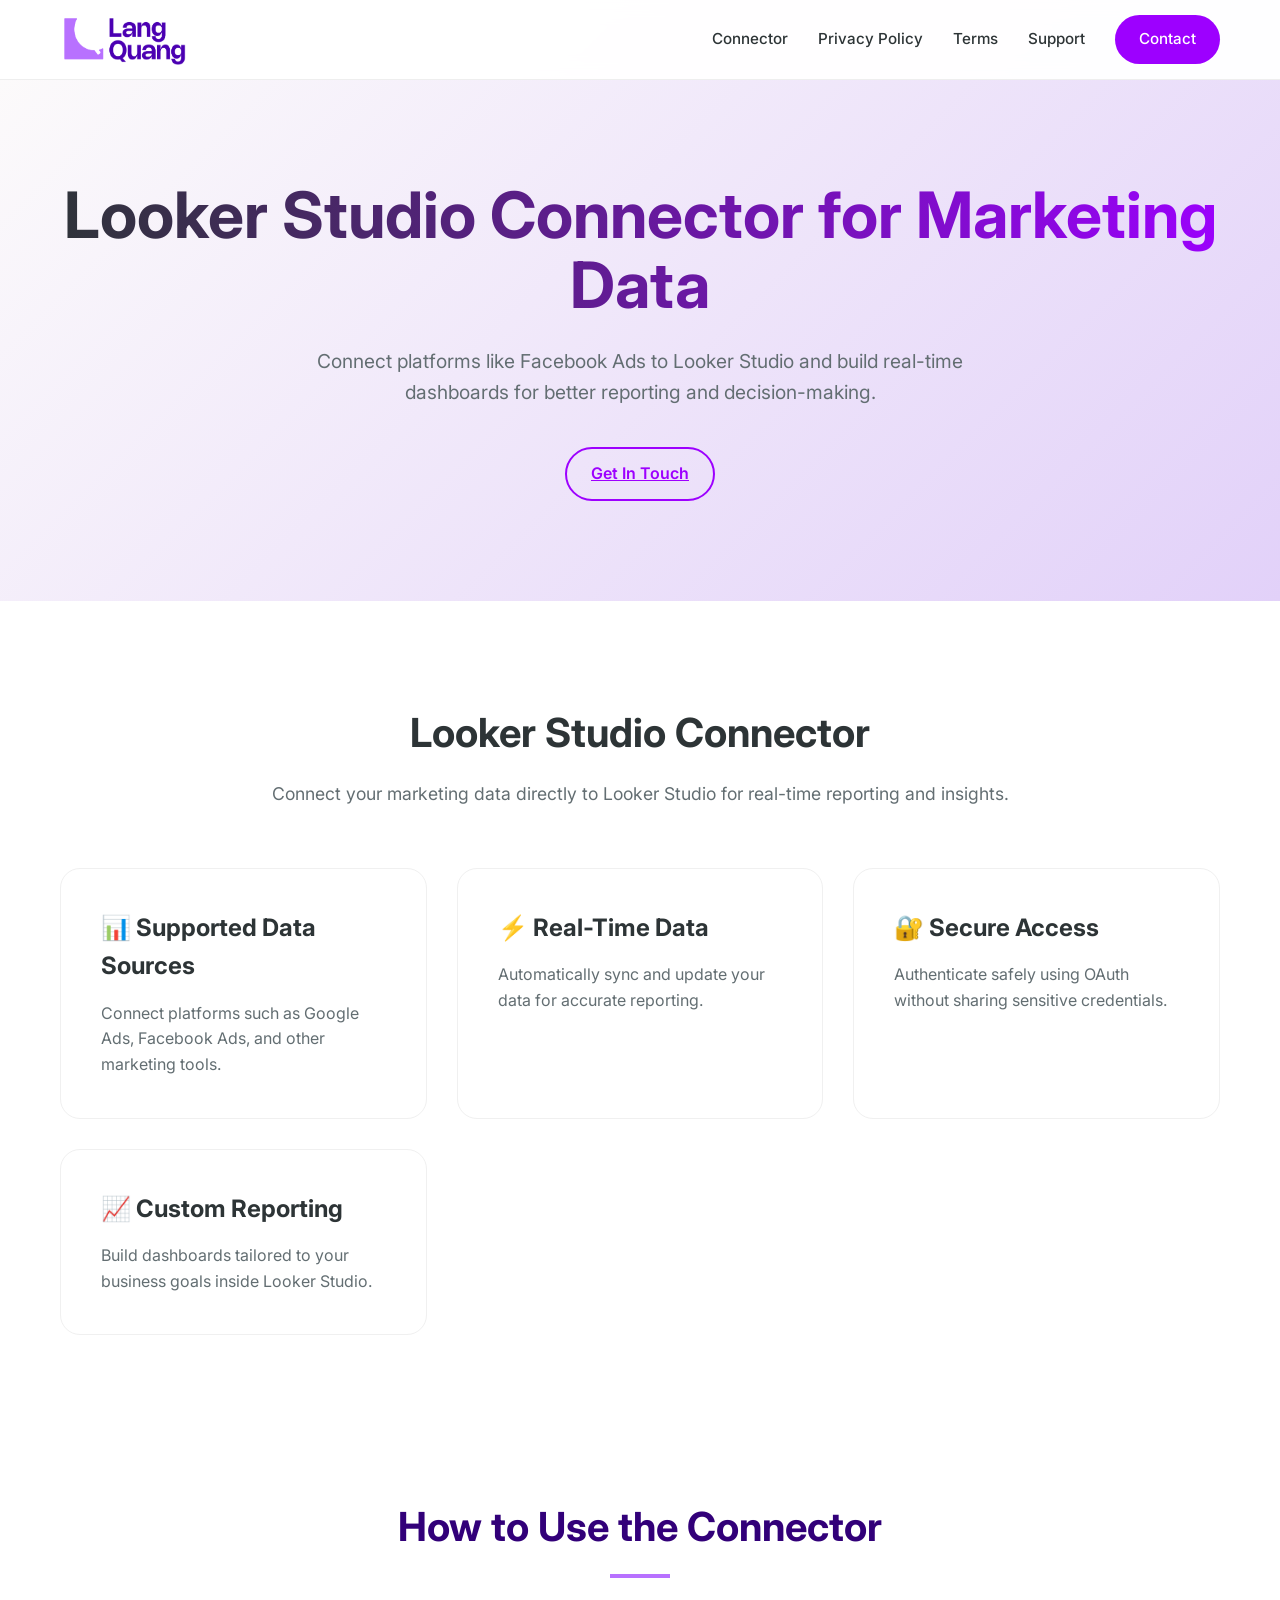
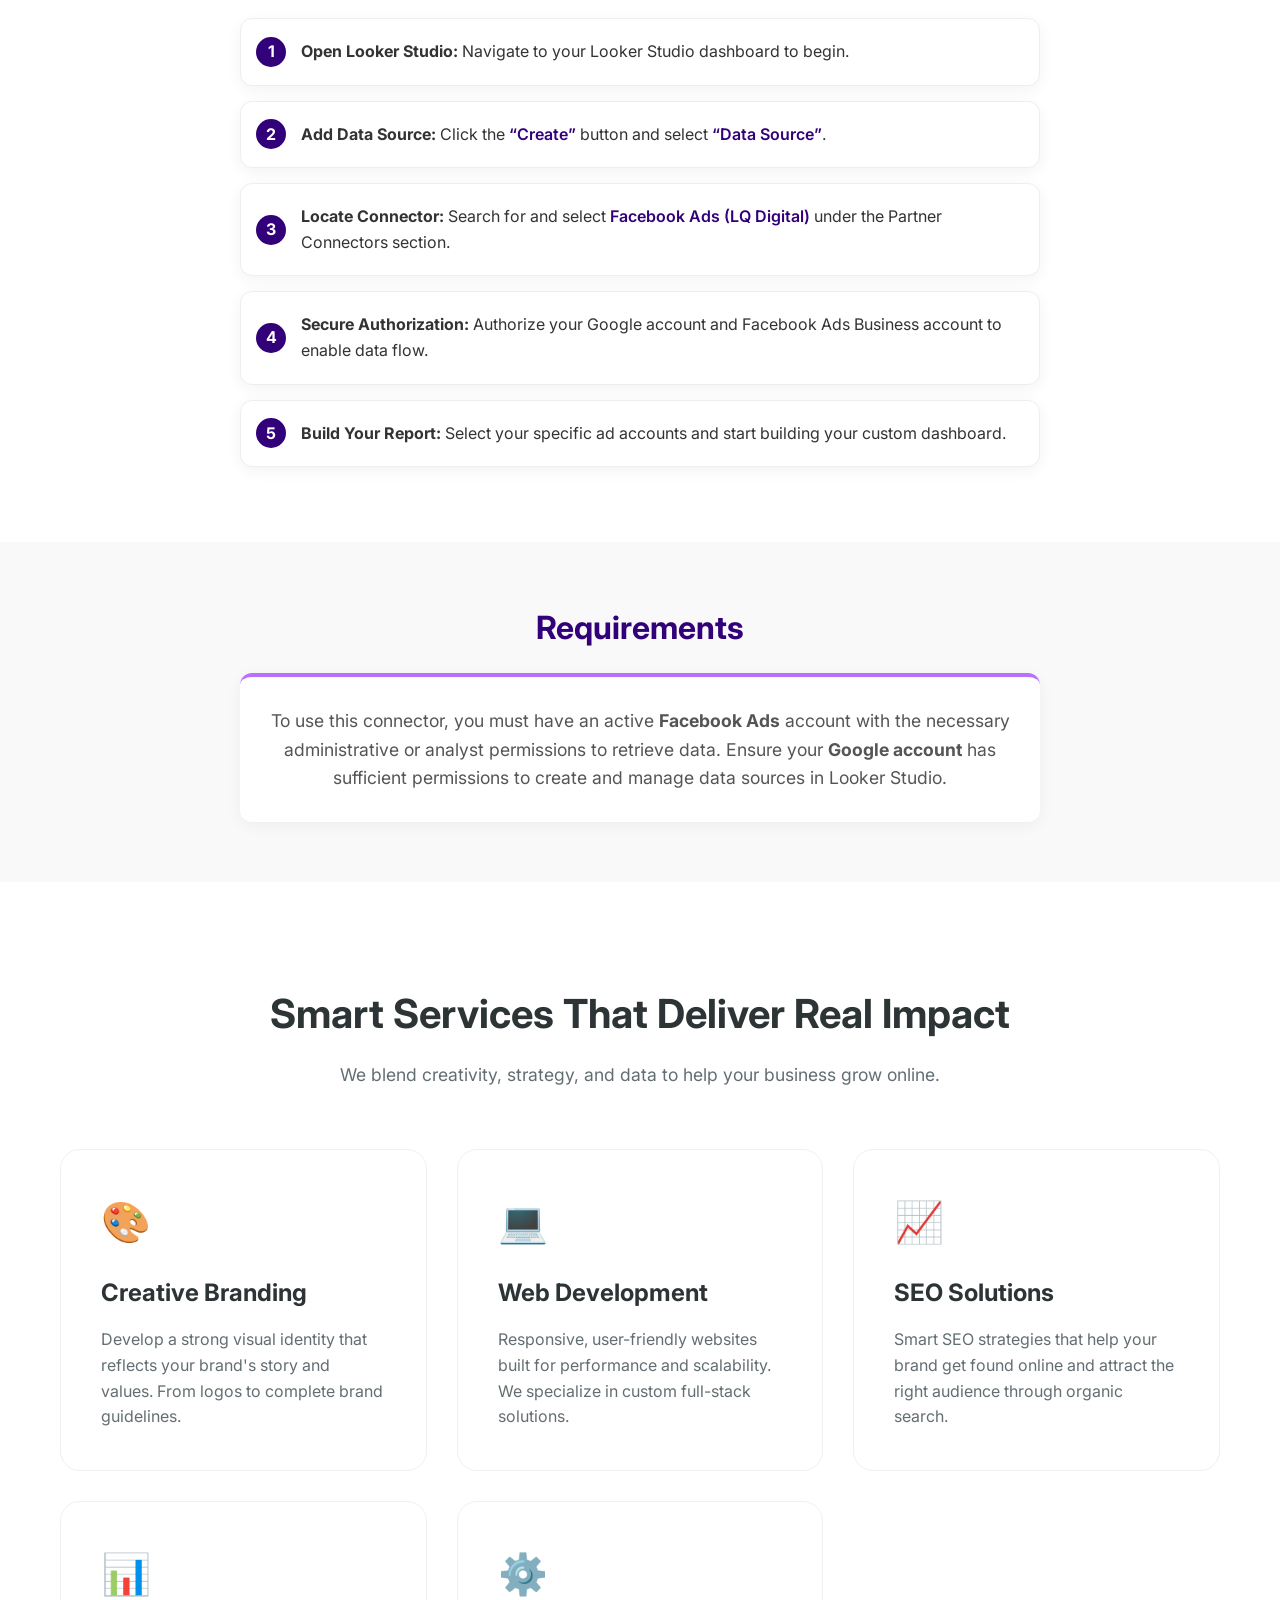
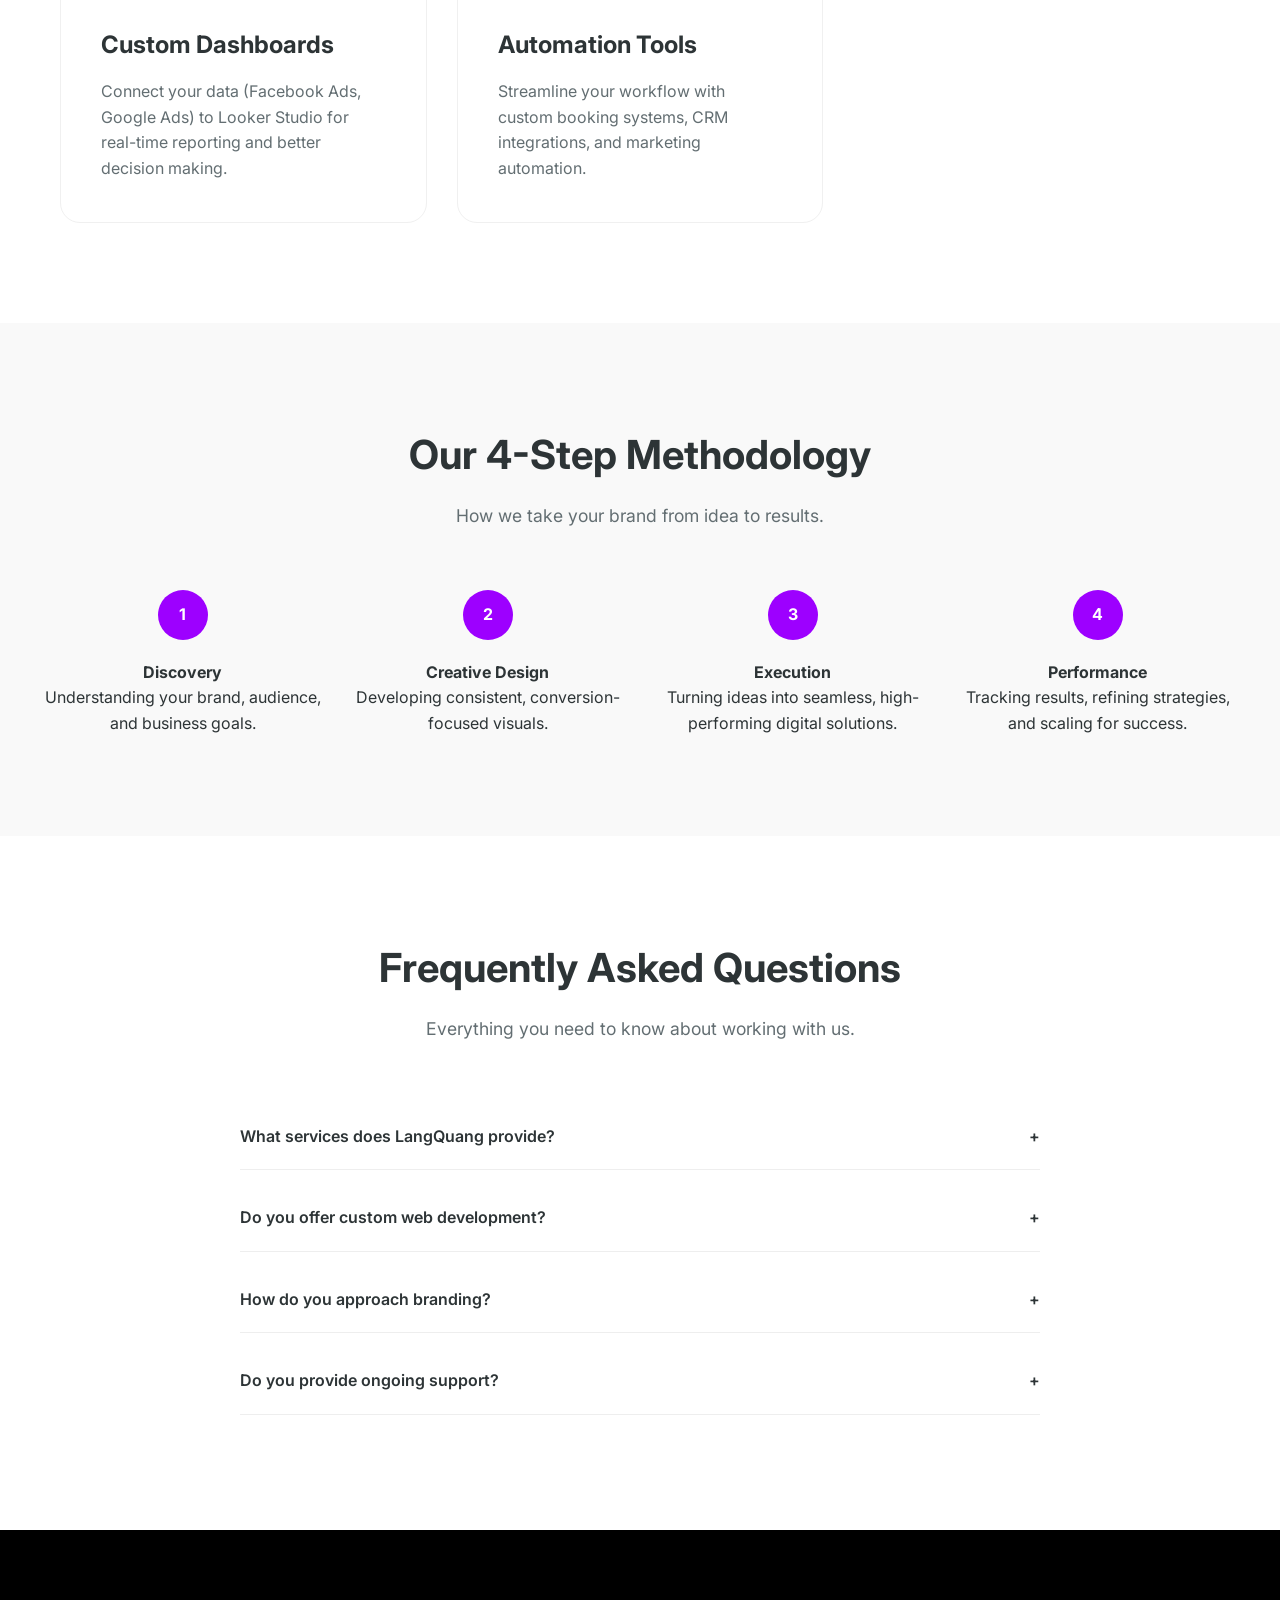
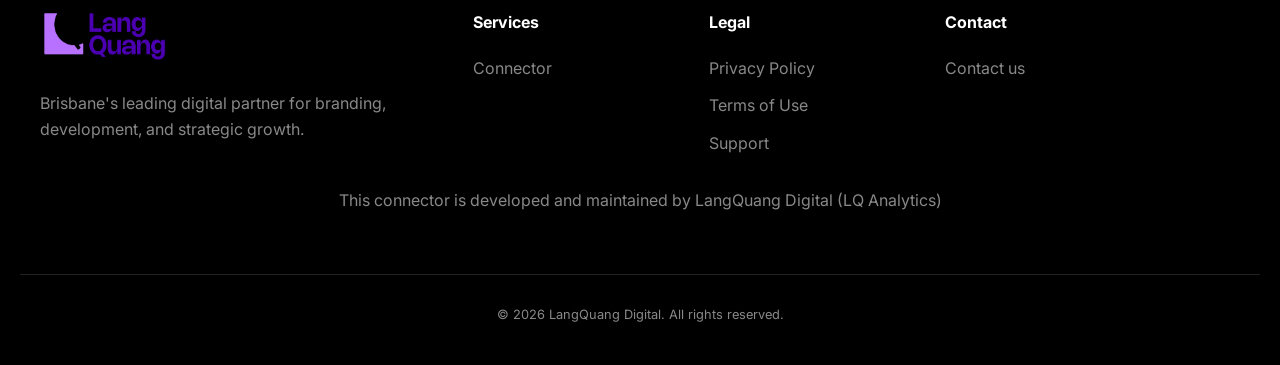
==== commit fd5e1292: "Fix: Header and Footer Logo" ====
--- a/index.html
+++ b/index.html
@@ -45,10 +45,10 @@
       <div class="nav-container">
         <a href="/" class="logo">
           <img
-            src="image/logo (1).svg"
+            src="image/langquang.png"
             alt="LQ Analytics Logo"
-            height="100px"
-            width="150px"
+            height="50px"
+            width="130px"
           />
         </a>
 
@@ -71,7 +71,6 @@
             real-time dashboards for better reporting and decision-making.
           </p>
           <div style="display: flex; gap: 15px; justify-content: center">
-            
             <a
               href="/contact/"
               class="btn-cta"
@@ -505,12 +504,16 @@
       </section>
     </div>
 
-        <footer>
-
+    <footer>
       <div class="footer-grid">
         <div>
           <div class="footer-logo">
-            <img src="../image/logo (1).svg" alt="LQ Analytics Logo" />
+            <img
+              src="../image/langquang.png"
+              alt="LQ Analytics Logo"
+              height="50px"
+              width="130px"
+            />
           </div>
           <p>
             Brisbane's leading digital partner for branding, development, and
@@ -531,17 +534,17 @@
             <li><a href="/support/">Support</a></li>
           </ul>
         </div>
-           <div class="footer-links">
+        <div class="footer-links">
           <h4>Contact</h4>
           <ul>
             <li><a href="/contact/">Contact us</a></li>
-
           </ul>
         </div>
       </div>
-            <p style="text-align:center; margin-top:20px;">
-This connector is developed and maintained by LangQuang Digital (LQ Analytics)
-</p>
+      <p style="text-align: center; margin-top: 20px">
+        This connector is developed and maintained by LangQuang Digital (LQ
+        Analytics)
+      </p>
       <div
         style="
           text-align: center;
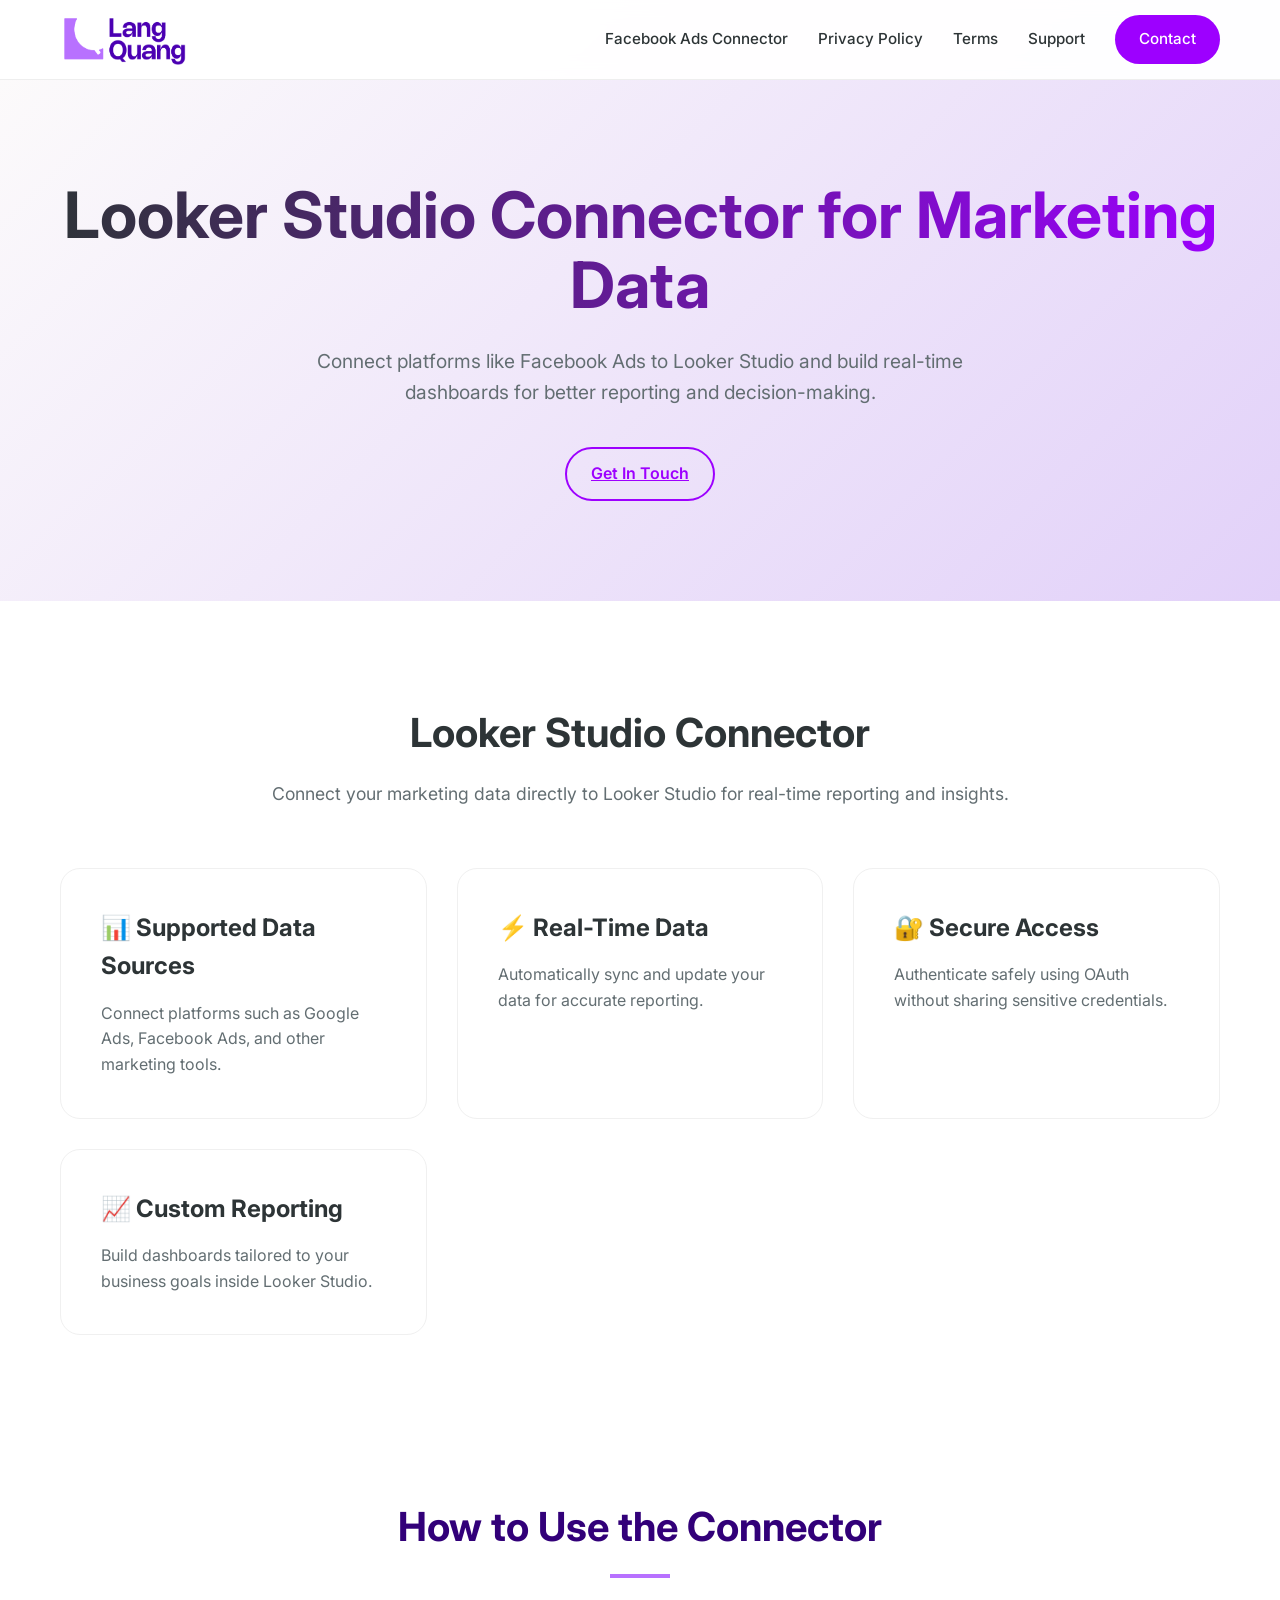
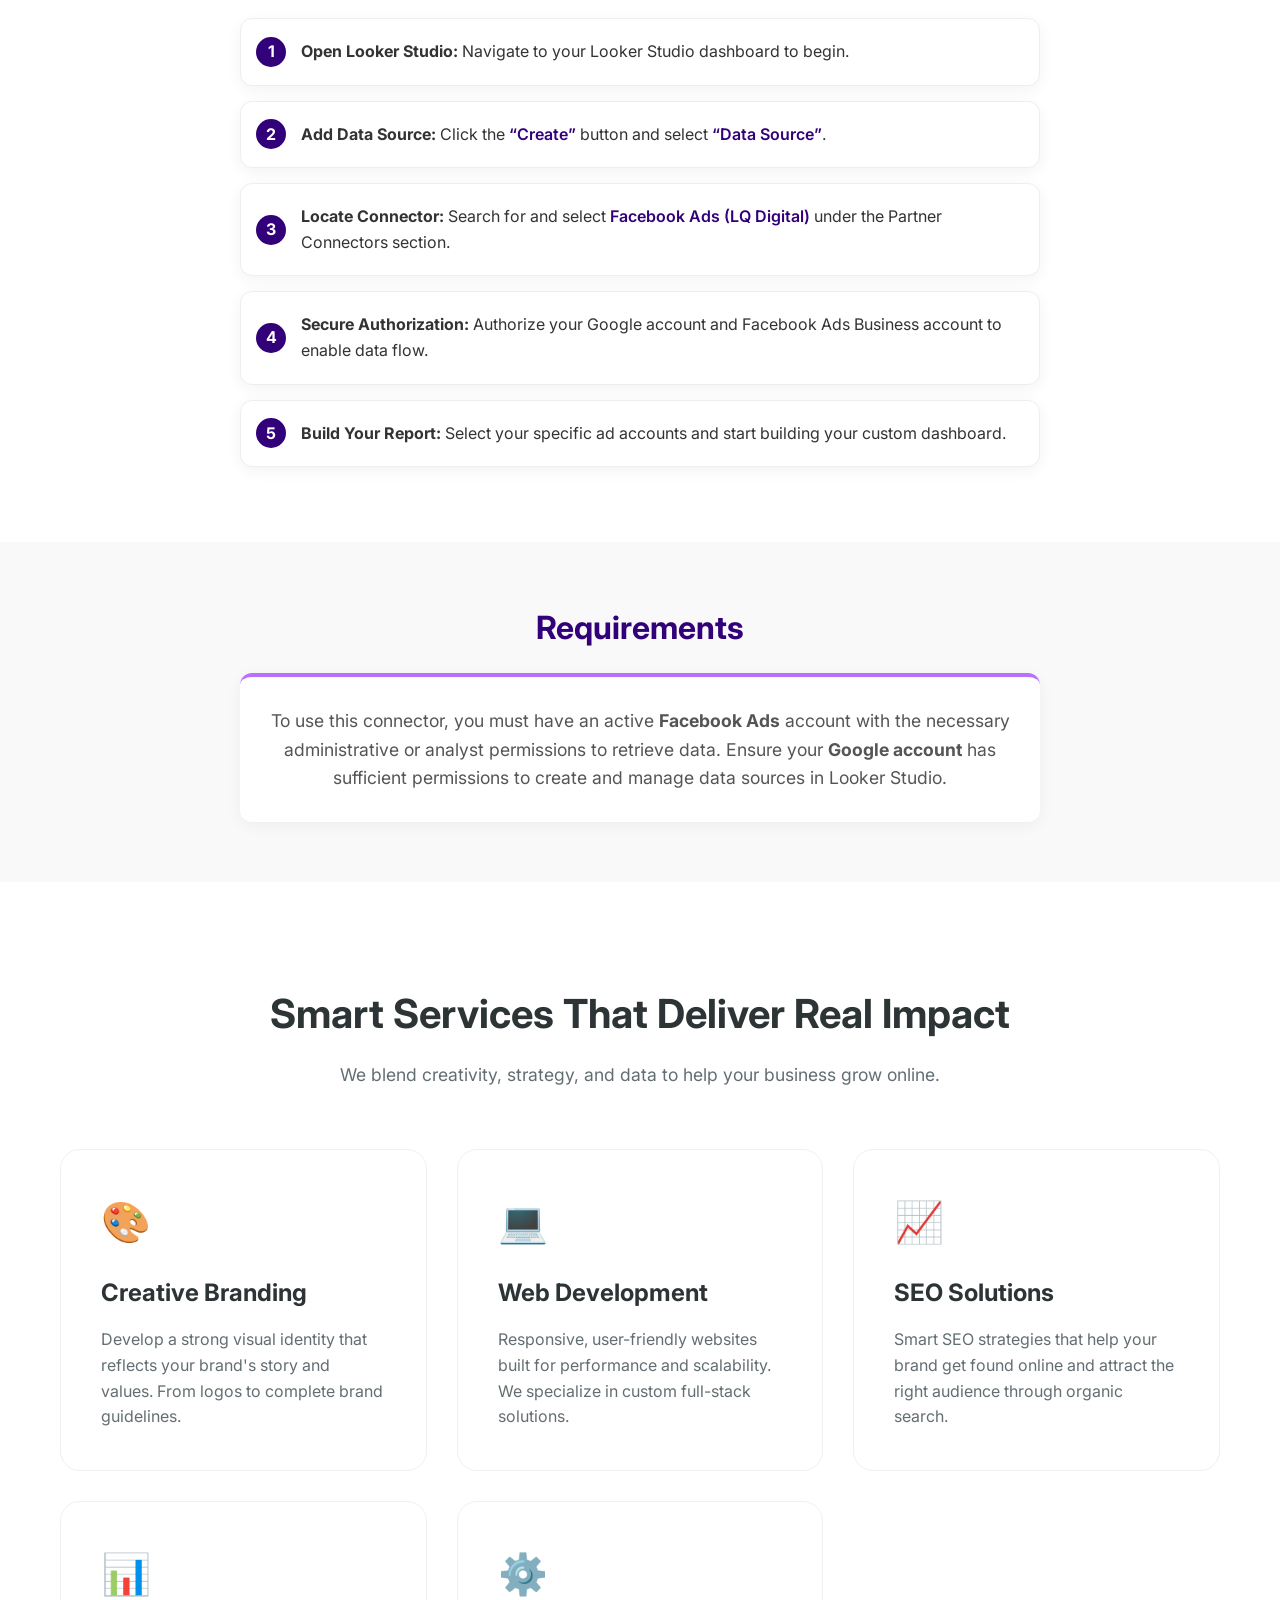
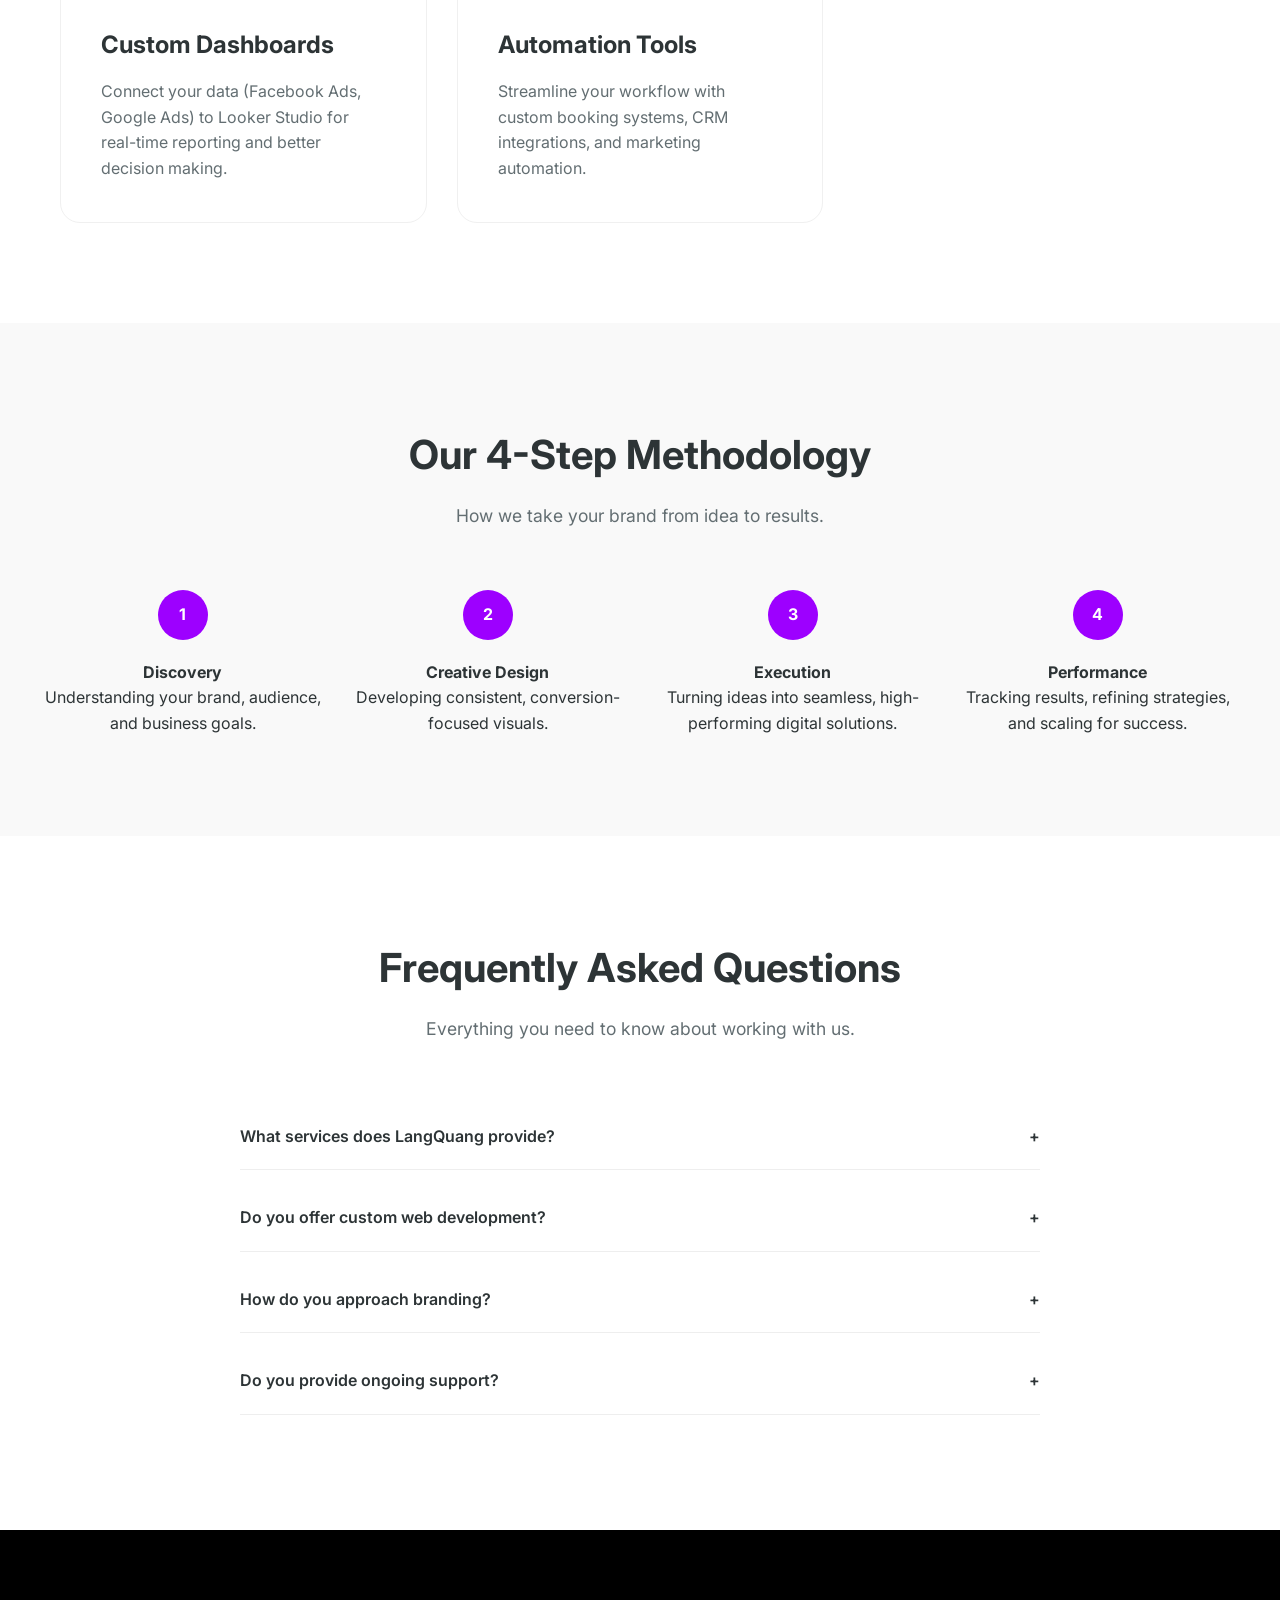
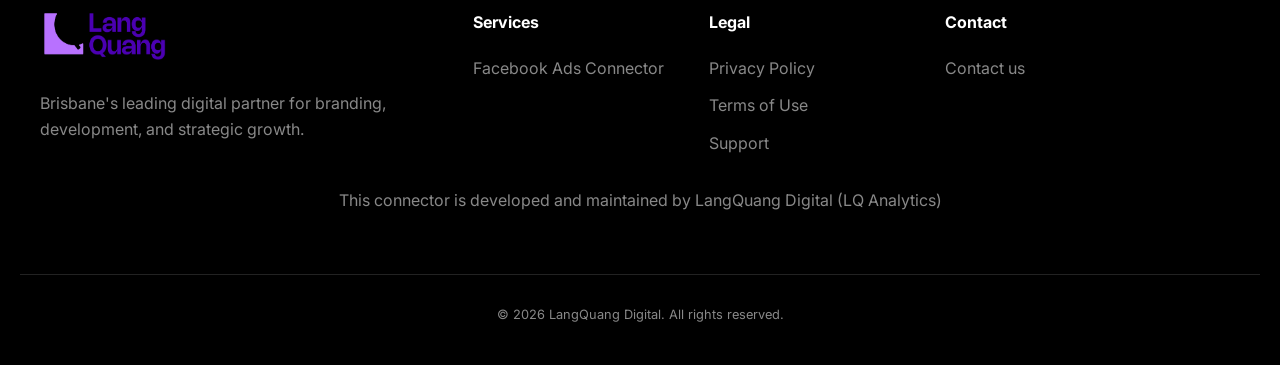
==== commit 3161fa2c: "fix ui and connector page" ====
--- a/index.html
+++ b/index.html
@@ -53,7 +53,7 @@
         </a>
 
         <div class="nav-links">
-          <a href="/connector/">Connector</a>
+         <a href="/facebook-ads-connector">Facebook Ads Connector</a>
           <a href="/privacy-policy/">Privacy Policy</a>
           <a href="/terms/">Terms</a>
           <a href="/support/">Support</a>
@@ -523,7 +523,7 @@
         <div class="footer-links">
           <h4>Services</h4>
           <ul>
-            <li><a href="/connector/">Connector</a></li>
+            <li><a href="/facebook-ads-connector">Facebook Ads Connector</a></li>
           </ul>
         </div>
         <div class="footer-links">
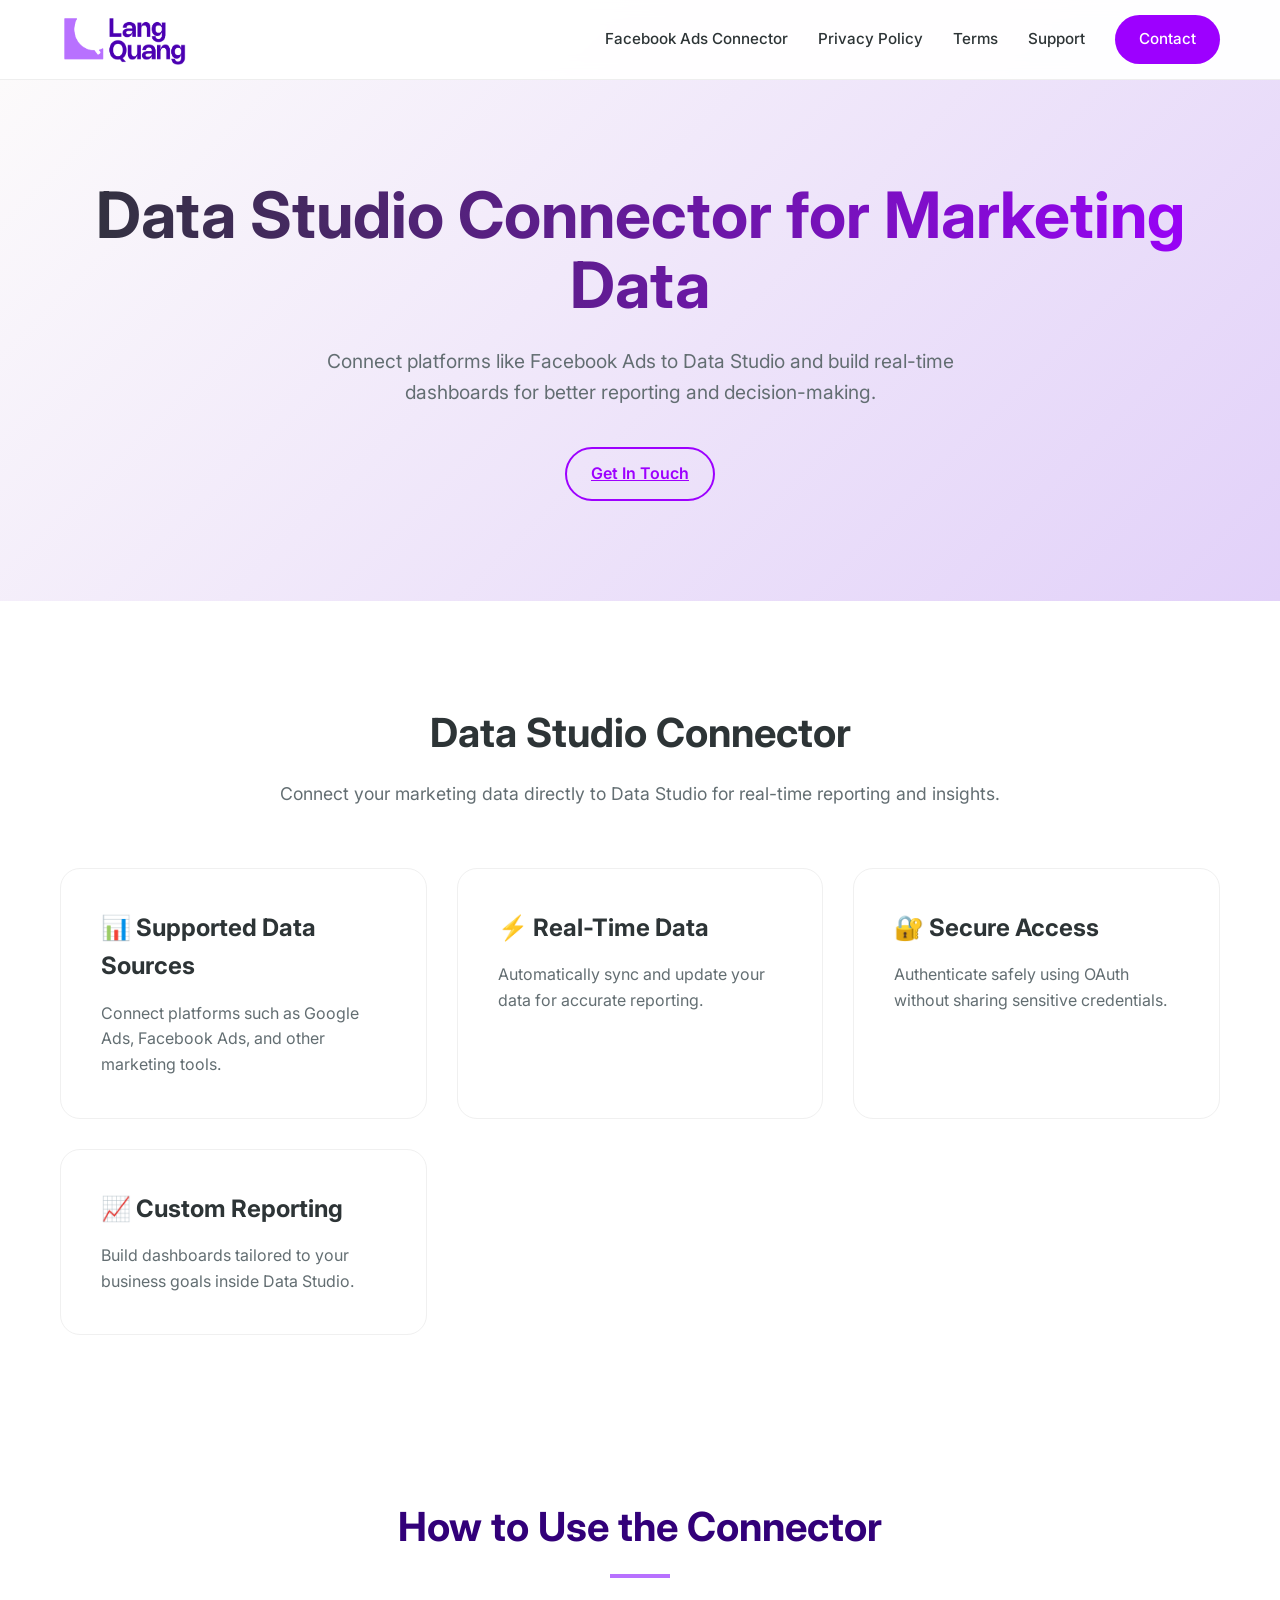
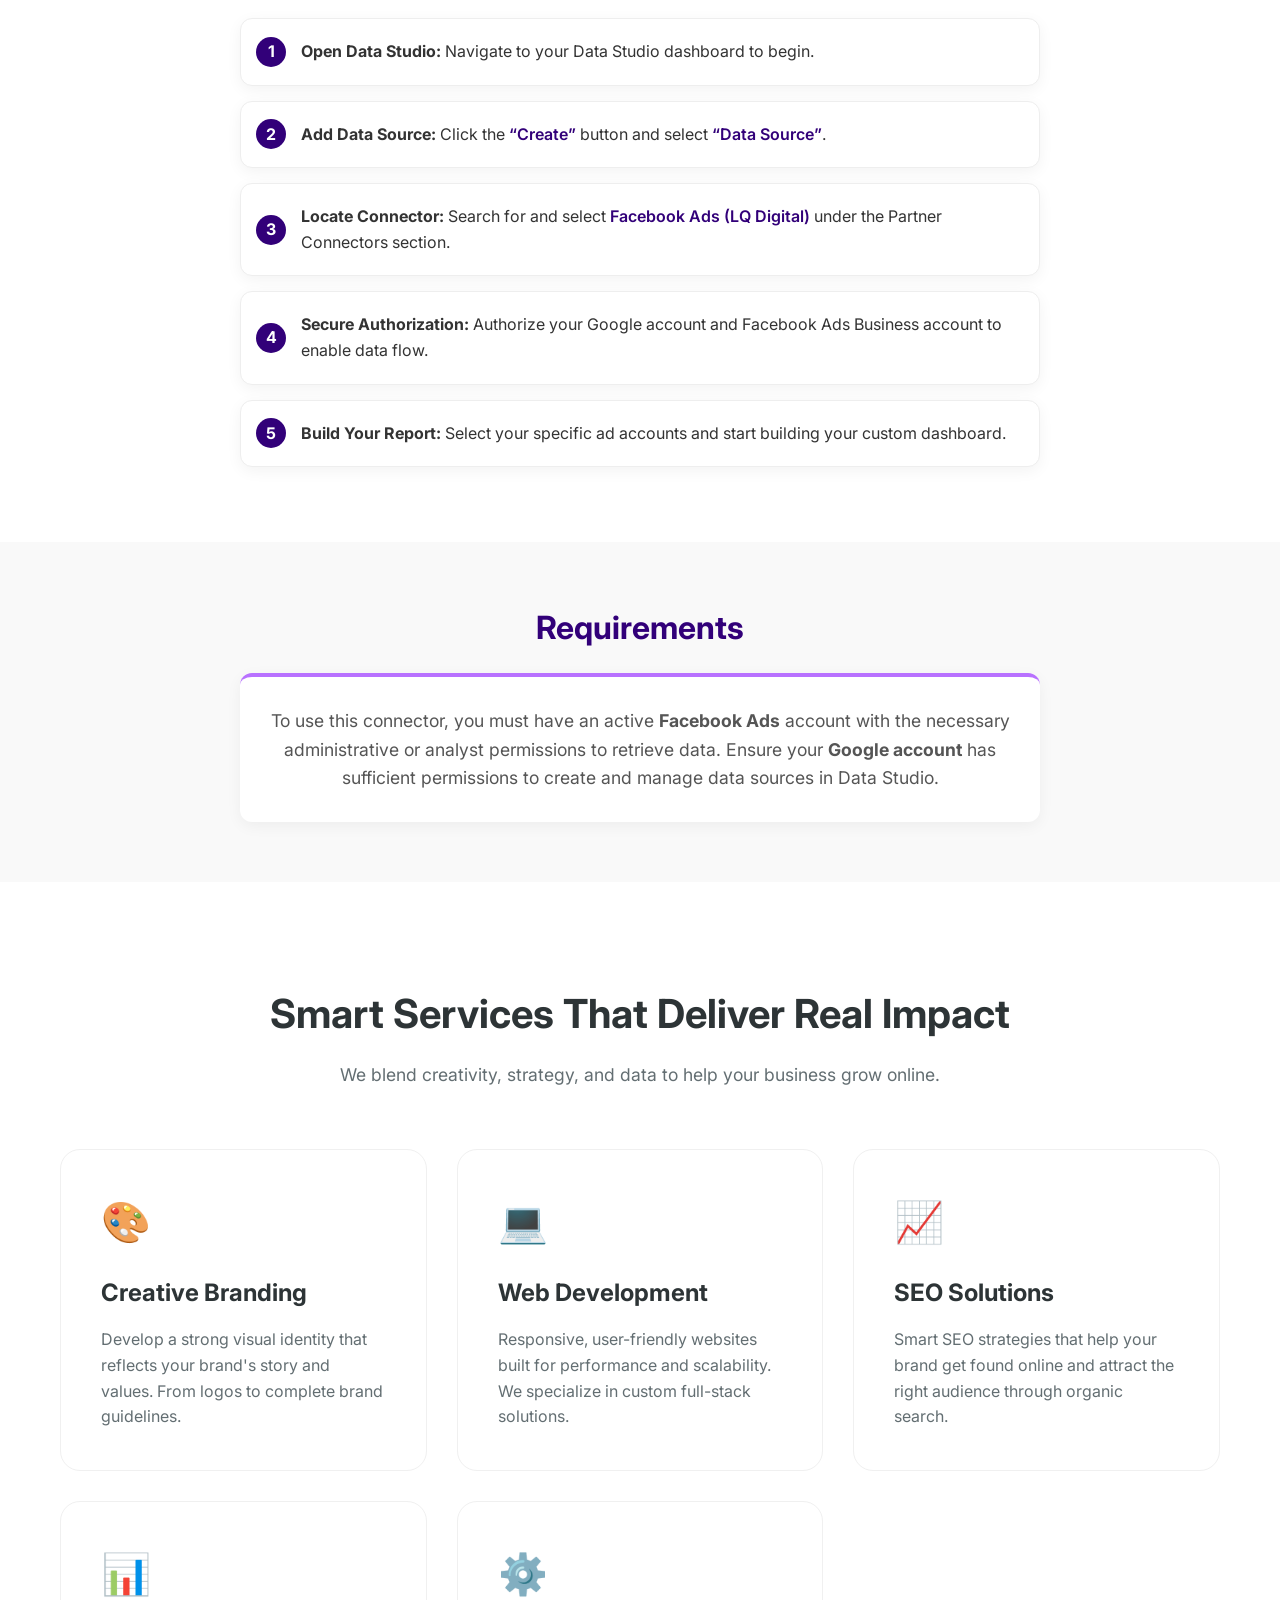
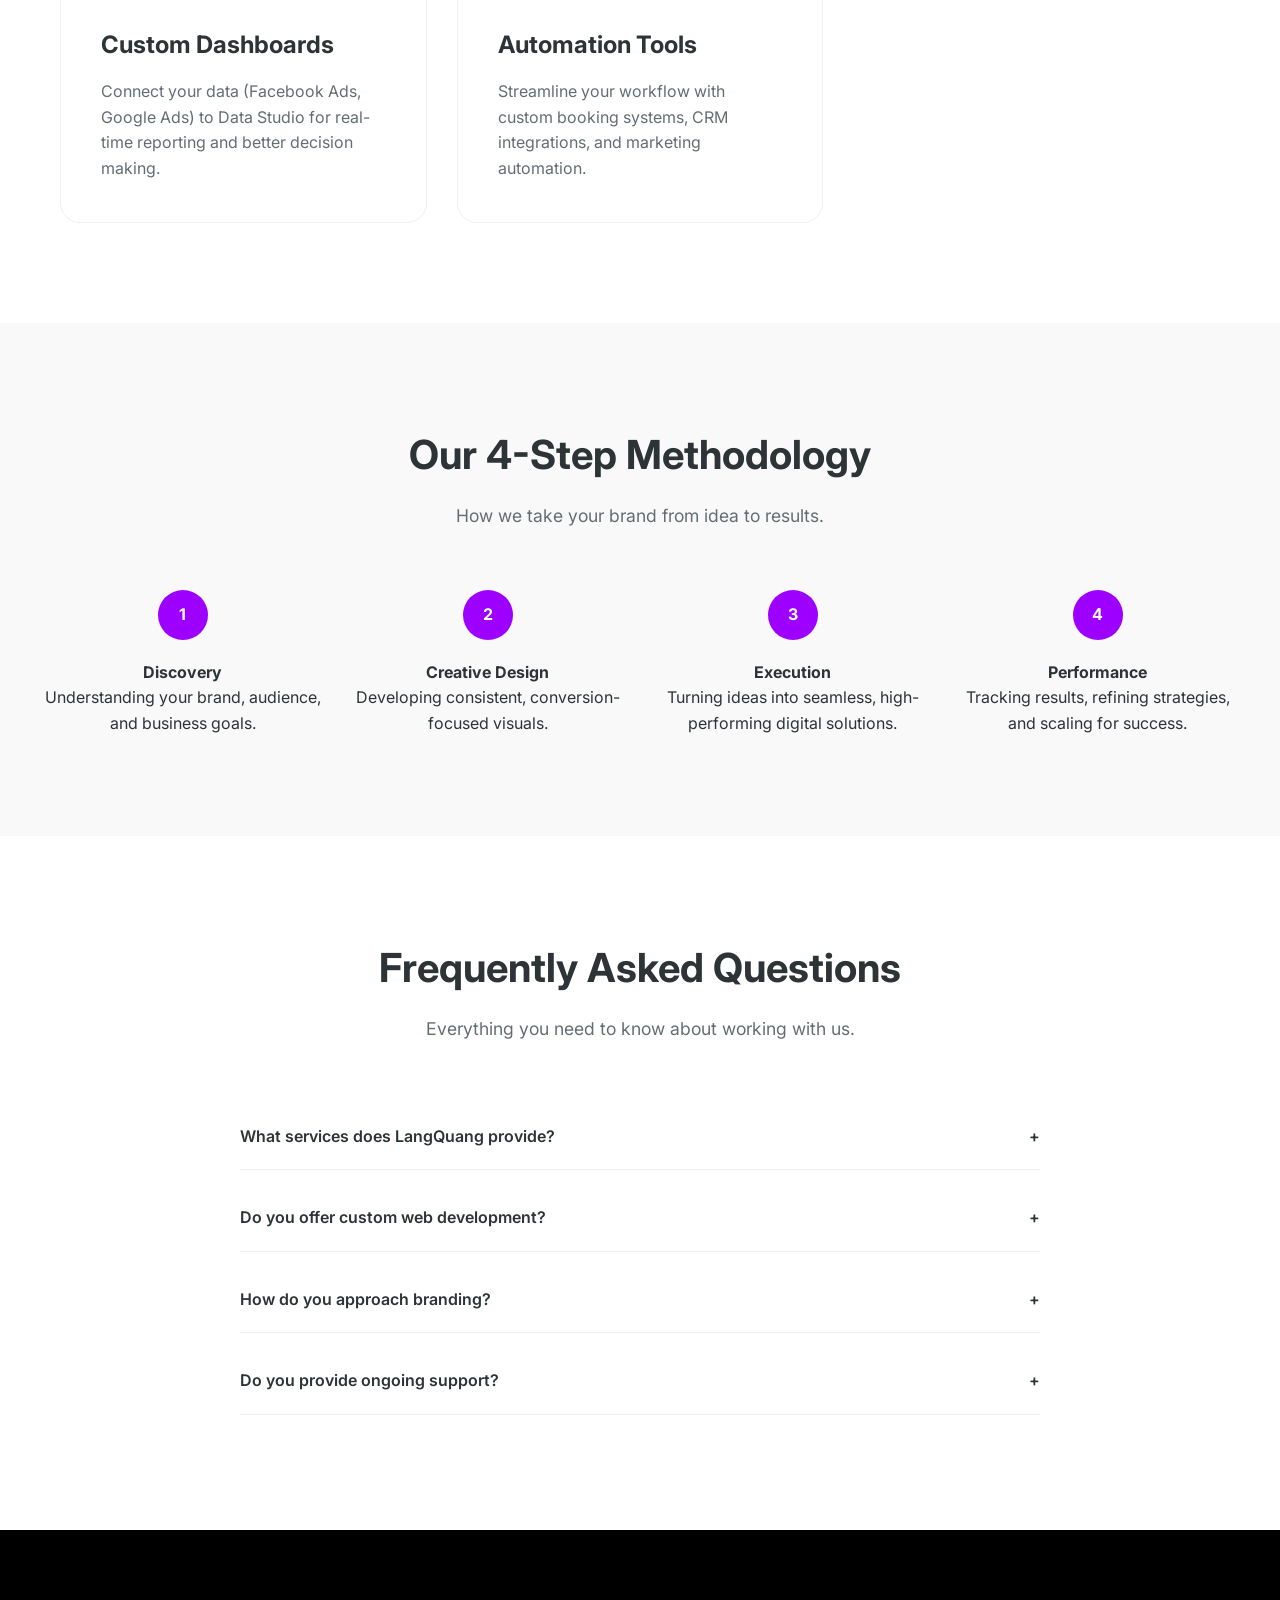
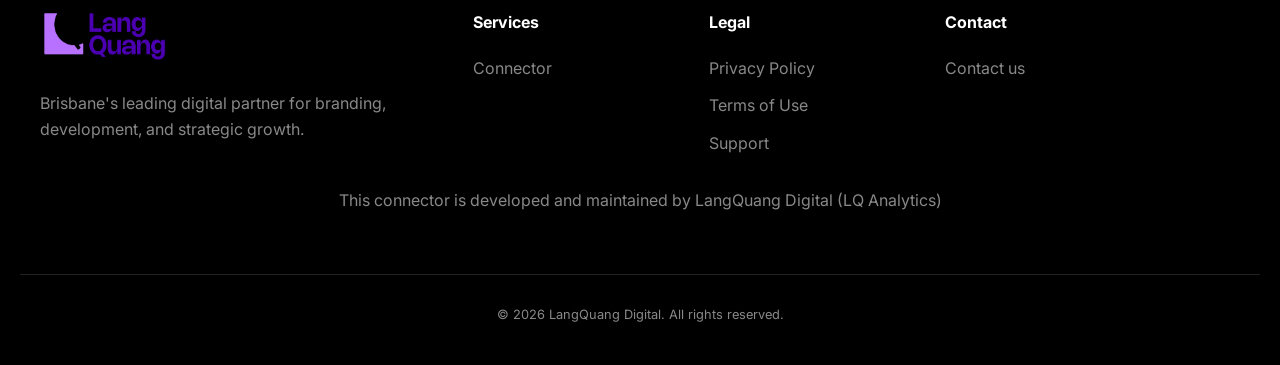
==== commit 2545102b: "Changed Looker Studio name to Data Studio" ====
--- a/index.html
+++ b/index.html
@@ -53,7 +53,7 @@
         </a>
 
         <div class="nav-links">
-         <a href="/facebook-ads-connector">Facebook Ads Connector</a>
+          <a href="/facebook-ads-connector/">Facebook Ads Connector</a>
           <a href="/privacy-policy/">Privacy Policy</a>
           <a href="/terms/">Terms</a>
           <a href="/support/">Support</a>
@@ -65,9 +65,9 @@
     <div id="main-view" class="page-view">
       <header class="hero">
         <div class="container">
-          <h1>Looker Studio Connector for Marketing Data</h1>
+          <h1>Data Studio Connector for Marketing Data</h1>
           <p>
-            Connect platforms like Facebook Ads to Looker Studio and build
+            Connect platforms like Facebook Ads to Data Studio and build
             real-time dashboards for better reporting and decision-making.
           </p>
           <div style="display: flex; gap: 15px; justify-content: center">
@@ -86,9 +86,9 @@
       </header>
       <section id="connector" class="container">
         <div class="section-header">
-          <h2>Looker Studio Connector</h2>
+          <h2>Data Studio Connector</h2>
           <p>
-            Connect your marketing data directly to Looker Studio for real-time
+            Connect your marketing data directly to Data Studio for real-time
             reporting and insights.
           </p>
         </div>
@@ -120,7 +120,7 @@
           <div class="card">
             <h3>📈 Custom Reporting</h3>
             <p>
-              Build dashboards tailored to your business goals inside Looker
+              Build dashboards tailored to your business goals inside Data
               Studio.
             </p>
           </div>
@@ -189,7 +189,7 @@
               "
               >1</span
             >
-            <strong>Open Looker Studio:</strong> Navigate to your Looker Studio
+            <strong>Open Data Studio:</strong> Navigate to your Data Studio
             dashboard to begin.
           </li>
           <li
@@ -365,7 +365,7 @@
             <strong>Facebook Ads</strong> account with the necessary
             administrative or analyst permissions to retrieve data. Ensure your
             <strong>Google account</strong> has sufficient permissions to create
-            and manage data sources in Looker Studio.
+            and manage data sources in Data Studio.
           </p>
         </div>
       </section>
@@ -406,7 +406,7 @@
             <span class="icon">📊</span>
             <h3>Custom Dashboards</h3>
             <p>
-              Connect your data (Facebook Ads, Google Ads) to Looker Studio for
+              Connect your data (Facebook Ads, Google Ads) to Data Studio for
               real-time reporting and better decision making.
             </p>
           </div>
@@ -523,7 +523,7 @@
         <div class="footer-links">
           <h4>Services</h4>
           <ul>
-            <li><a href="/facebook-ads-connector">Facebook Ads Connector</a></li>
+            <li><a href="/connector/">Connector</a></li>
           </ul>
         </div>
         <div class="footer-links">
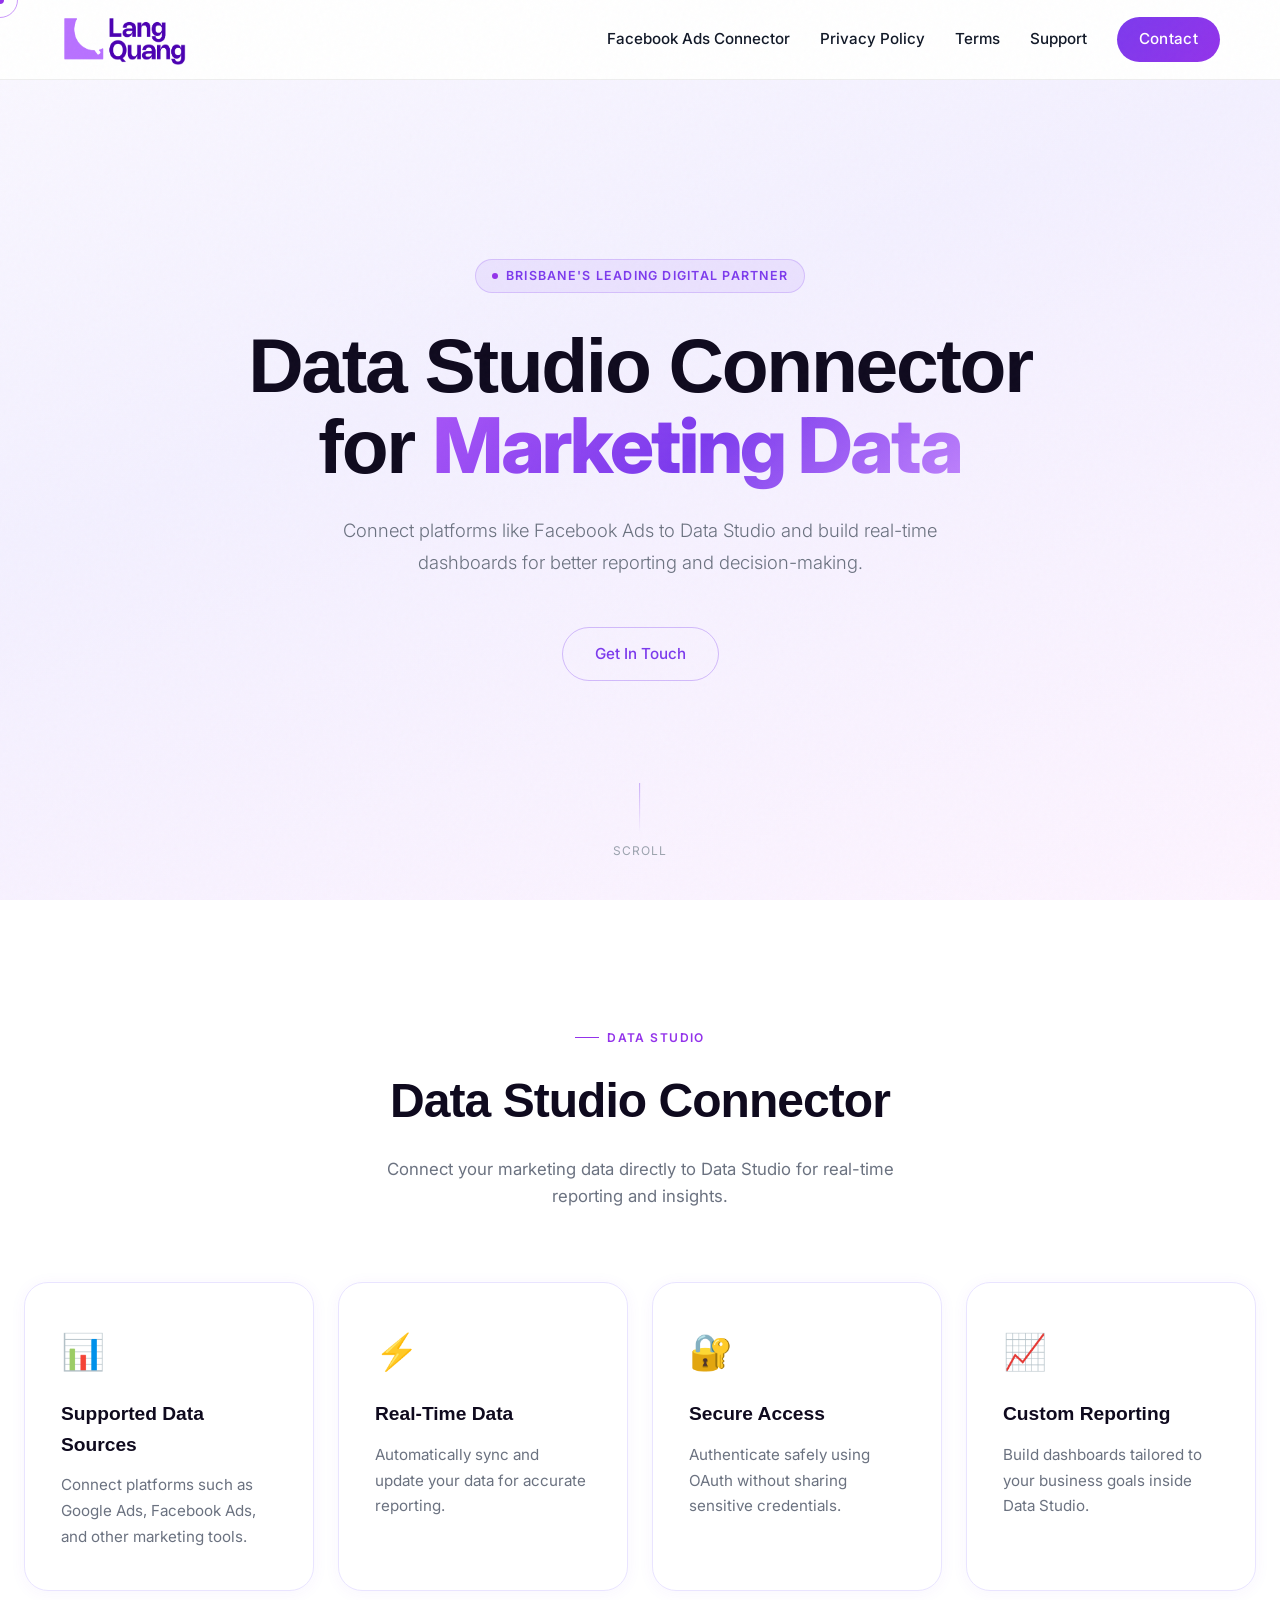
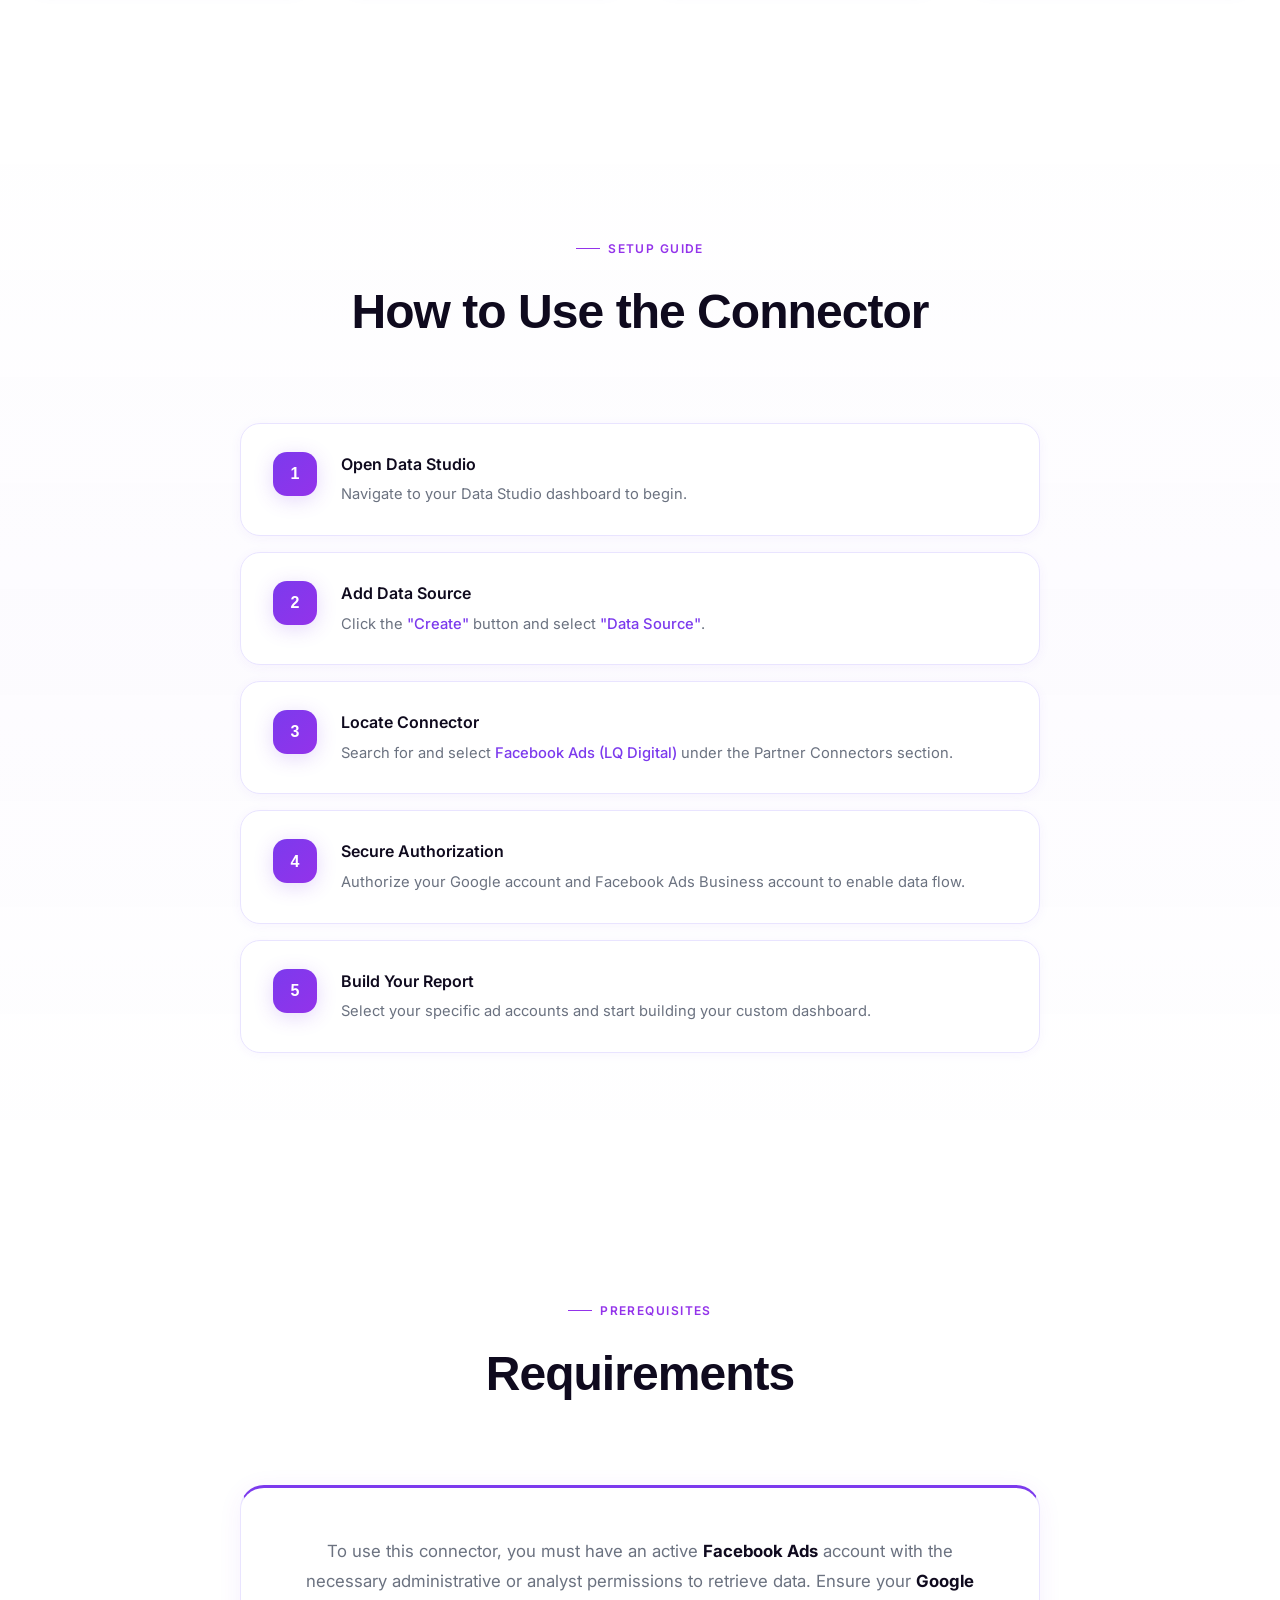
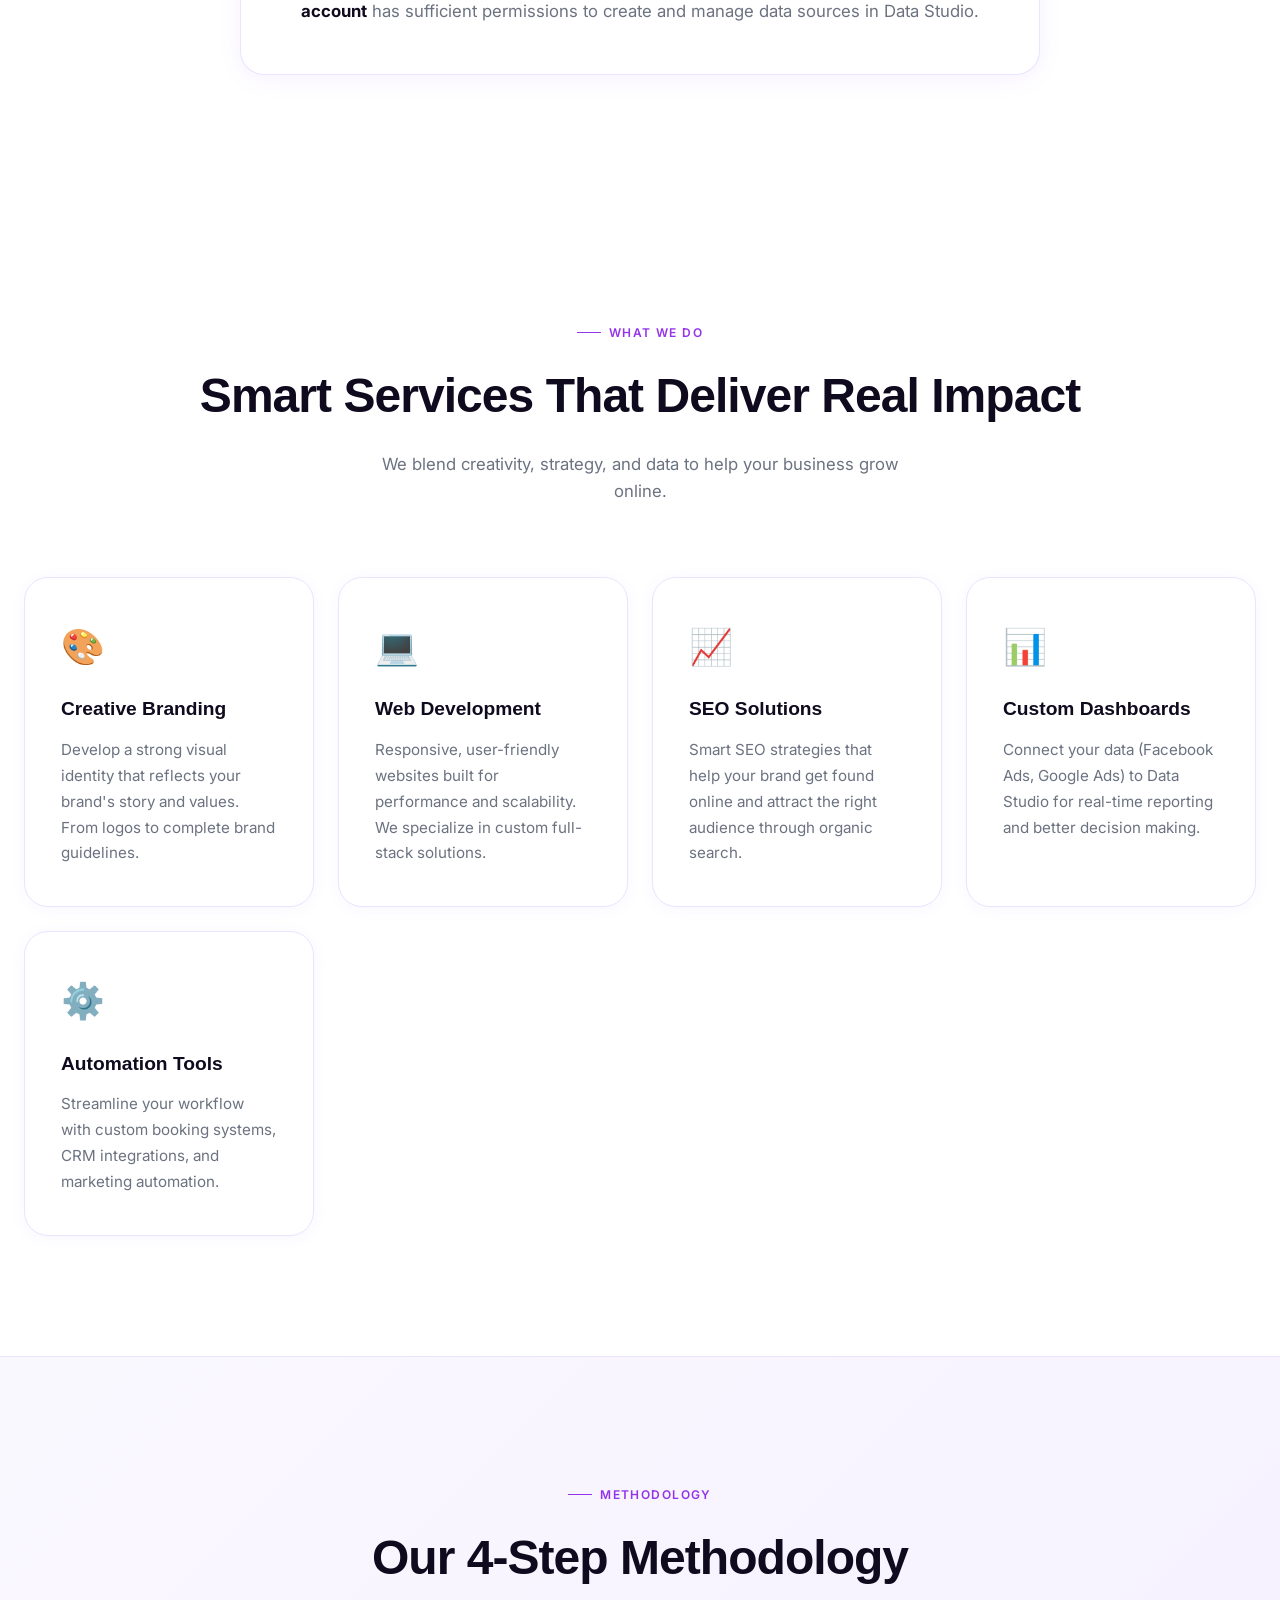
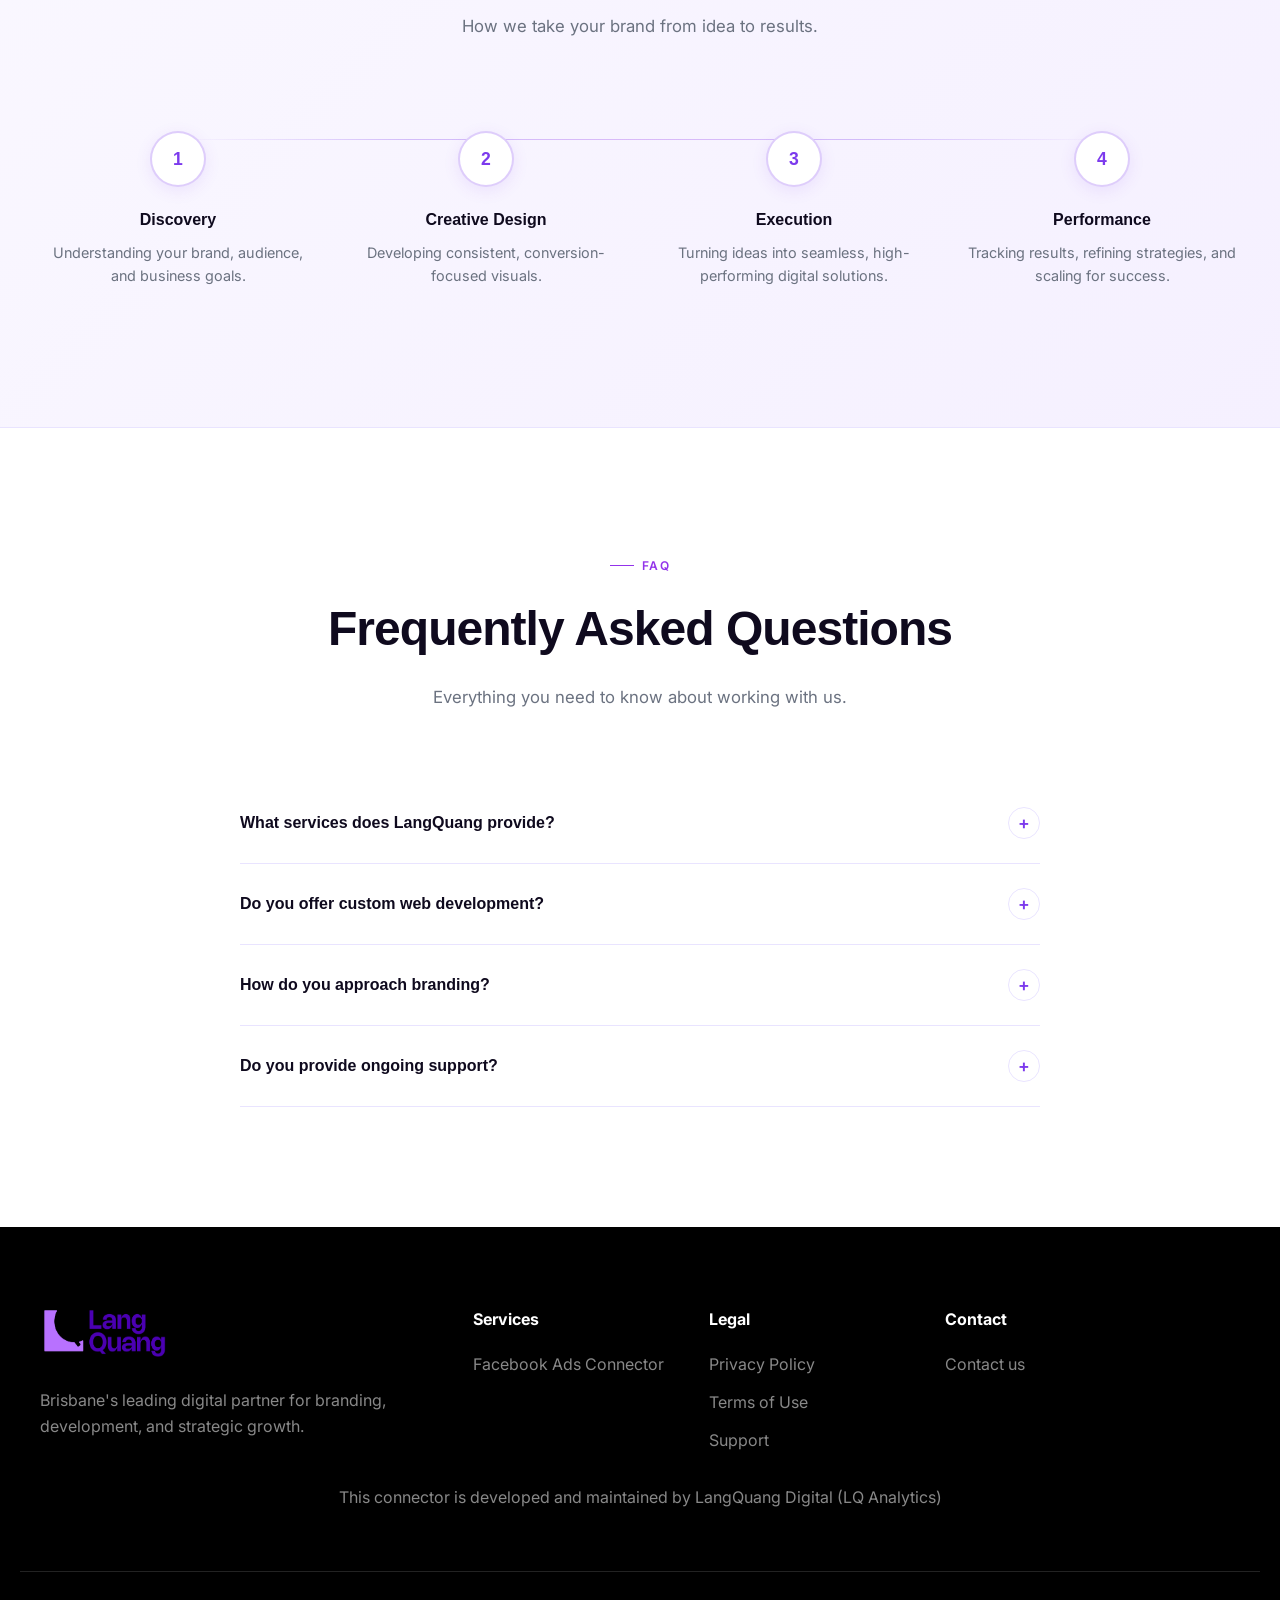
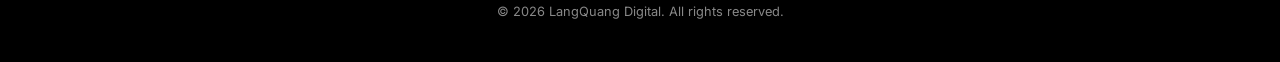
==== commit a2bdb212: "Fixed the styling of the home page" ====
--- a/index.html
+++ b/index.html
@@ -29,6 +29,8 @@
       rel="stylesheet"
     />
     <link rel="stylesheet" href="/css/styles.css" />
+
+
   </head>
   <body>
     <!-- Google Tag Manager (noscript) -->
@@ -41,6 +43,17 @@
       ></iframe
     ></noscript>
     <!-- End Google Tag Manager (noscript) -->
+
+       <div id="cursor-dot"></div>
+    <div id="cursor-ring"></div>
+ 
+    <!-- Ambient Background -->
+    <div class="ambient">
+      <div class="blob blob-1"></div>
+      <div class="blob blob-2"></div>
+      <div class="blob blob-3"></div>
+    </div>
+
     <nav>
       <div class="nav-container">
         <a href="/" class="logo">
@@ -53,7 +66,7 @@
         </a>
 
         <div class="nav-links">
-          <a href="/facebook-ads-connector/">Facebook Ads Connector</a>
+          <a href="facebook-ads-connector/">Facebook Ads Connector</a>
           <a href="/privacy-policy/">Privacy Policy</a>
           <a href="/terms/">Terms</a>
           <a href="/support/">Support</a>
@@ -63,367 +76,159 @@
     </nav>
 
     <div id="main-view" class="page-view">
-      <header class="hero">
-        <div class="container">
-          <h1>Data Studio Connector for Marketing Data</h1>
-          <p>
-            Connect platforms like Facebook Ads to Data Studio and build
-            real-time dashboards for better reporting and decision-making.
-          </p>
-          <div style="display: flex; gap: 15px; justify-content: center">
-            <a
-              href="/contact/"
-              class="btn-cta"
-              style="
-                background: transparent;
-                border: 2px solid var(--primary);
-                color: var(--primary) !important;
-              "
-              >Get In Touch</a
-            >
-          </div>
+ <header class="hero">
+        <div class="hero-eyebrow"><span></span> Brisbane's Leading Digital Partner</div>
+        <h1>Data Studio Connector<br>for <span class="highlight">Marketing Data</span></h1>
+        <p>Connect platforms like Facebook Ads to Data Studio and build real-time dashboards for better reporting and decision-making.</p>
+        <div class="hero-ctas">
+          <a href="/contact/" class="btn-ghost">Get In Touch</a>
+        </div>
+        <div class="scroll-hint">
+          <div class="scroll-line"></div>
+          Scroll
         </div>
       </header>
-      <section id="connector" class="container">
-        <div class="section-header">
-          <h2>Data Studio Connector</h2>
-          <p>
-            Connect your marketing data directly to Data Studio for real-time
-            reporting and insights.
-          </p>
-        </div>
-
-        <div class="grid">
-          <div class="card">
-            <h3>📊 Supported Data Sources</h3>
-            <p>
-              Connect platforms such as Google Ads, Facebook Ads, and other
-              marketing tools.
-            </p>
-          </div>
-
-          <div class="card">
-            <h3>⚡ Real-Time Data</h3>
-            <p>
-              Automatically sync and update your data for accurate reporting.
-            </p>
-          </div>
-
-          <div class="card">
-            <h3>🔐 Secure Access</h3>
-            <p>
-              Authenticate safely using OAuth without sharing sensitive
-              credentials.
-            </p>
-          </div>
-
-          <div class="card">
-            <h3>📈 Custom Reporting</h3>
-            <p>
-              Build dashboards tailored to your business goals inside Data
-              Studio.
-            </p>
-          </div>
-        </div>
-      </section>
-      <section
-        id="how-to-use"
-        style="
-          padding: 60px 20px;
-          font-family:
-            &quot;Segoe UI&quot;, Roboto, Helvetica, Arial, sans-serif;
-          color: #333;
-        "
-      >
-        <div style="text-align: center; margin-bottom: 40px">
-          <h2 style="font-size: 2.5rem; color: #320079; margin: 0">
-            How to Use the Connector
-          </h2>
-          <div
-            style="
-              width: 60px;
-              height: 4px;
-              background: #b871ff;
-              margin: 15px auto 0;
-            "
-          ></div>
-        </div>
-
-        <ol
-          style="
-            max-width: 800px;
-            margin: 0 auto;
-            padding: 0;
-            list-style: none;
-            counter-reset: steps;
-          "
-        >
-          <li
-            style="
-              counter-increment: steps;
-              position: relative;
-              padding: 20px 20px 20px 60px;
-              margin-bottom: 15px;
-              background: #ffffff;
-              border-radius: 12px;
-              box-shadow: 0 4px 15px rgba(0, 0, 0, 0.05);
-              border: 1px solid #eee;
-            "
-          >
-            <span
-              style="
-                content: counter(steps);
-                position: absolute;
-                left: 15px;
-                top: 50%;
-                transform: translateY(-50%);
-                width: 30px;
-                height: 30px;
-                background: #320079;
-                color: white;
-                border-radius: 50%;
-                display: flex;
-                align-items: center;
-                justify-content: center;
-                font-weight: bold;
-              "
-              >1</span
-            >
-            <strong>Open Data Studio:</strong> Navigate to your Data Studio
-            dashboard to begin.
-          </li>
-          <li
-            style="
-              counter-increment: steps;
-              position: relative;
-              padding: 20px 20px 20px 60px;
-              margin-bottom: 15px;
-              background: #ffffff;
-              border-radius: 12px;
-              box-shadow: 0 4px 15px rgba(0, 0, 0, 0.05);
-              border: 1px solid #eee;
-            "
-          >
-            <span
-              style="
-                content: counter(steps);
-                position: absolute;
-                left: 15px;
-                top: 50%;
-                transform: translateY(-50%);
-                width: 30px;
-                height: 30px;
-                background: #320079;
-                color: white;
-                border-radius: 50%;
-                display: flex;
-                align-items: center;
-                justify-content: center;
-                font-weight: bold;
-              "
-              >2</span
-            >
-            <strong>Add Data Source:</strong> Click the
-            <span style="color: #320079; font-weight: 600">“Create”</span>
-            button and select
-            <span style="color: #320079; font-weight: 600">“Data Source”</span>.
-          </li>
-          <li
-            style="
-              counter-increment: steps;
-              position: relative;
-              padding: 20px 20px 20px 60px;
-              margin-bottom: 15px;
-              background: #ffffff;
-              border-radius: 12px;
-              box-shadow: 0 4px 15px rgba(0, 0, 0, 0.05);
-              border: 1px solid #eee;
-            "
-          >
-            <span
-              style="
-                content: counter(steps);
-                position: absolute;
-                left: 15px;
-                top: 50%;
-                transform: translateY(-50%);
-                width: 30px;
-                height: 30px;
-                background: #320079;
-                color: white;
-                border-radius: 50%;
-                display: flex;
-                align-items: center;
-                justify-content: center;
-                font-weight: bold;
-              "
-              >3</span
-            >
-            <strong>Locate Connector:</strong> Search for and select
-            <span style="color: #320079; font-weight: 600"
-              >Facebook Ads (LQ Digital)</span
-            >
-            under the Partner Connectors section.
-          </li>
-          <li
-            style="
-              counter-increment: steps;
-              position: relative;
-              padding: 20px 20px 20px 60px;
-              margin-bottom: 15px;
-              background: #ffffff;
-              border-radius: 12px;
-              box-shadow: 0 4px 15px rgba(0, 0, 0, 0.05);
-              border: 1px solid #eee;
-            "
-          >
-            <span
-              style="
-                content: counter(steps);
-                position: absolute;
-                left: 15px;
-                top: 50%;
-                transform: translateY(-50%);
-                width: 30px;
-                height: 30px;
-                background: #320079;
-                color: white;
-                border-radius: 50%;
-                display: flex;
-                align-items: center;
-                justify-content: center;
-                font-weight: bold;
-              "
-              >4</span
-            >
-            <strong>Secure Authorization:</strong> Authorize your Google account
-            and Facebook Ads Business account to enable data flow.
-          </li>
-          <li
-            style="
-              counter-increment: steps;
-              position: relative;
-              padding: 20px 20px 20px 60px;
-              margin-bottom: 15px;
-              background: #ffffff;
-              border-radius: 12px;
-              box-shadow: 0 4px 15px rgba(0, 0, 0, 0.05);
-              border: 1px solid #eee;
-            "
-          >
-            <span
-              style="
-                content: counter(steps);
-                position: absolute;
-                left: 15px;
-                top: 50%;
-                transform: translateY(-50%);
-                width: 30px;
-                height: 30px;
-                background: #320079;
-                color: white;
-                border-radius: 50%;
-                display: flex;
-                align-items: center;
-                justify-content: center;
-                font-weight: bold;
-              "
-              >5</span
-            >
-            <strong>Build Your Report:</strong> Select your specific ad accounts
-            and start building your custom dashboard.
-          </li>
-        </ol>
-      </section>
-
-      <section
-        style="
-          background-color: #f9f9f9;
-          padding: 60px 20px;
-          font-family:
-            &quot;Segoe UI&quot;, Roboto, Helvetica, Arial, sans-serif;
-        "
-      >
-        <div style="max-width: 800px; margin: 0 auto; text-align: center">
-          <h2 style="font-size: 2rem; color: #320079; margin-bottom: 20px">
-            Requirements
-          </h2>
-          <p
-            style="
-              font-size: 1.1rem;
-              line-height: 1.6;
-              color: #555;
-              margin: 0 auto;
-              background: white;
-              padding: 30px;
-              border-radius: 12px;
-              border-top: 4px solid #b871ff;
-              box-shadow: 0 4px 15px rgba(0, 0, 0, 0.05);
-            "
-          >
-            To use this connector, you must have an active
-            <strong>Facebook Ads</strong> account with the necessary
-            administrative or analyst permissions to retrieve data. Ensure your
-            <strong>Google account</strong> has sufficient permissions to create
-            and manage data sources in Data Studio.
-          </p>
-        </div>
-      </section>
-      <section id="services" class="container">
-        <div class="section-header">
-          <h2>Smart Services That Deliver Real Impact</h2>
-          <p>
-            We blend creativity, strategy, and data to help your business grow
-            online.
-          </p>
-        </div>
-        <div class="grid">
-          <div class="card">
-            <span class="icon">🎨</span>
-            <h3>Creative Branding</h3>
-            <p>
-              Develop a strong visual identity that reflects your brand's story
-              and values. From logos to complete brand guidelines.
-            </p>
-          </div>
-          <div class="card">
-            <span class="icon">💻</span>
-            <h3>Web Development</h3>
-            <p>
-              Responsive, user-friendly websites built for performance and
-              scalability. We specialize in custom full-stack solutions.
-            </p>
-          </div>
-          <div class="card">
-            <span class="icon">📈</span>
-            <h3>SEO Solutions</h3>
-            <p>
-              Smart SEO strategies that help your brand get found online and
-              attract the right audience through organic search.
-            </p>
-          </div>
-          <div class="card">
-            <span class="icon">📊</span>
-            <h3>Custom Dashboards</h3>
-            <p>
-              Connect your data (Facebook Ads, Google Ads) to Data Studio for
-              real-time reporting and better decision making.
-            </p>
-          </div>
-          <div class="card">
-            <span class="icon">⚙️</span>
-            <h3>Automation Tools</h3>
-            <p>
-              Streamline your workflow with custom booking systems, CRM
-              integrations, and marketing automation.
-            </p>
-          </div>
-        </div>
-      </section>
-
-      <section id="process" class="process-bg">
-        <div class="container">
-          <div class="section-header">
+ <section id="connector">
+        <div class="container">
+          <div class="section-header">
+            <div class="section-label">Data Studio</div>
+            <h2>Data Studio Connector</h2>
+            <p>Connect your marketing data directly to Data Studio for real-time reporting and insights.</p>
+          </div>
+          <div class="grid">
+            <div class="card" style="transition-delay:0s">
+              <span class="icon">📊</span>
+              <h3>Supported Data Sources</h3>
+              <p>Connect platforms such as Google Ads, Facebook Ads, and other marketing tools.</p>
+            </div>
+            <div class="card" style="transition-delay:0.1s">
+              <span class="icon">⚡</span>
+              <h3>Real-Time Data</h3>
+              <p>Automatically sync and update your data for accurate reporting.</p>
+            </div>
+            <div class="card" style="transition-delay:0.2s">
+              <span class="icon">🔐</span>
+              <h3>Secure Access</h3>
+              <p>Authenticate safely using OAuth without sharing sensitive credentials.</p>
+            </div>
+            <div class="card" style="transition-delay:0.3s">
+              <span class="icon">📈</span>
+              <h3>Custom Reporting</h3>
+              <p>Build dashboards tailored to your business goals inside Data Studio.</p>
+            </div>
+          </div>
+        </div>
+      </section>
+ 
+      <div class="divider"></div>
+ 
+      <!-- HOW TO USE -->
+      <section id="how-to-use">
+        <div class="container">
+          <div class="section-header">
+            <div class="section-label">Setup Guide</div>
+            <h2>How to Use the Connector</h2>
+          </div>
+          <div class="steps-list">
+            <div class="step-item" style="transition-delay:0s">
+              <div class="step-num">1</div>
+              <div class="step-text">
+                <strong>Open Data Studio</strong>
+                <span>Navigate to your Data Studio dashboard to begin.</span>
+              </div>
+            </div>
+            <div class="step-item" style="transition-delay:0.08s">
+              <div class="step-num">2</div>
+              <div class="step-text">
+                <strong>Add Data Source</strong>
+                <span>Click the <em>"Create"</em> button and select <em>"Data Source"</em>.</span>
+              </div>
+            </div>
+            <div class="step-item" style="transition-delay:0.16s">
+              <div class="step-num">3</div>
+              <div class="step-text">
+                <strong>Locate Connector</strong>
+                <span>Search for and select <em>Facebook Ads (LQ Digital)</em> under the Partner Connectors section.</span>
+              </div>
+            </div>
+            <div class="step-item" style="transition-delay:0.24s">
+              <div class="step-num">4</div>
+              <div class="step-text">
+                <strong>Secure Authorization</strong>
+                <span>Authorize your Google account and Facebook Ads Business account to enable data flow.</span>
+              </div>
+            </div>
+            <div class="step-item" style="transition-delay:0.32s">
+              <div class="step-num">5</div>
+              <div class="step-text">
+                <strong>Build Your Report</strong>
+                <span>Select your specific ad accounts and start building your custom dashboard.</span>
+              </div>
+            </div>
+          </div>
+        </div>
+      </section>
+ 
+      <div class="divider"></div>
+ 
+      <!-- REQUIREMENTS -->
+      <section class="requirements-section">
+        <div class="container">
+          <div class="section-header">
+            <div class="section-label">Prerequisites</div>
+            <h2>Requirements</h2>
+          </div>
+          <div class="req-card">
+            To use this connector, you must have an active <strong>Facebook Ads</strong> account with the necessary administrative or analyst permissions to retrieve data. Ensure your <strong>Google account</strong> has sufficient permissions to create and manage data sources in Data Studio.
+          </div>
+        </div>
+      </section>
+ 
+      <div class="divider"></div>
+ 
+      <!-- SERVICES -->
+      <section id="services">
+        <div class="container">
+          <div class="section-header">
+            <div class="section-label">What We Do</div>
+            <h2>Smart Services That Deliver Real Impact</h2>
+            <p>We blend creativity, strategy, and data to help your business grow online.</p>
+          </div>
+          <div class="grid">
+            <div class="card" style="transition-delay:0s">
+              <span class="icon">🎨</span>
+              <h3>Creative Branding</h3>
+              <p>Develop a strong visual identity that reflects your brand's story and values. From logos to complete brand guidelines.</p>
+            </div>
+            <div class="card" style="transition-delay:0.1s">
+              <span class="icon">💻</span>
+              <h3>Web Development</h3>
+              <p>Responsive, user-friendly websites built for performance and scalability. We specialize in custom full-stack solutions.</p>
+            </div>
+            <div class="card" style="transition-delay:0.2s">
+              <span class="icon">📈</span>
+              <h3>SEO Solutions</h3>
+              <p>Smart SEO strategies that help your brand get found online and attract the right audience through organic search.</p>
+            </div>
+            <div class="card" style="transition-delay:0.3s">
+              <span class="icon">📊</span>
+              <h3>Custom Dashboards</h3>
+              <p>Connect your data (Facebook Ads, Google Ads) to Data Studio for real-time reporting and better decision making.</p>
+            </div>
+            <div class="card" style="transition-delay:0.4s">
+              <span class="icon">⚙️</span>
+              <h3>Automation Tools</h3>
+              <p>Streamline your workflow with custom booking systems, CRM integrations, and marketing automation.</p>
+            </div>
+          </div>
+        </div>
+      </section>
+ 
+      <!-- PROCESS -->
+      <section id="process" class="process-section">
+        <div class="container">
+          <div class="section-header">
+            <div class="section-label">Methodology</div>
             <h2>Our 4-Step Methodology</h2>
             <p>How we take your brand from idea to results.</p>
           </div>
@@ -441,63 +246,41 @@
             <div class="step">
               <div class="step-number">3</div>
               <h4>Execution</h4>
-              <p>
-                Turning ideas into seamless, high-performing digital solutions.
-              </p>
+              <p>Turning ideas into seamless, high-performing digital solutions.</p>
             </div>
             <div class="step">
               <div class="step-number">4</div>
               <h4>Performance</h4>
-              <p>
-                Tracking results, refining strategies, and scaling for success.
-              </p>
-            </div>
-          </div>
-        </div>
-      </section>
-
-      <section id="faq" class="container">
-        <div class="section-header">
-          <h2>Frequently Asked Questions</h2>
-          <p>Everything you need to know about working with us.</p>
-        </div>
-        <div style="max-width: 800px; margin: 0 auto">
-          <div class="faq-item">
-            <div class="faq-question">
-              What services does LangQuang provide? <span>+</span>
-            </div>
-            <div class="faq-answer">
-              We are a full-service agency in Brisbane offering branding, custom
-              web development, SEO and data reporting dashboards.
-            </div>
-          </div>
-          <div class="faq-item">
-            <div class="faq-question">
-              Do you offer custom web development? <span>+</span>
-            </div>
-            <div class="faq-answer">
-              Yes, we specialize in building custom, performance-driven websites
-              from scratch, tailored to your specific business requirements.
-            </div>
-          </div>
-          <div class="faq-item">
-            <div class="faq-question">
-              How do you approach branding? <span>+</span>
-            </div>
-            <div class="faq-answer">
-              Our approach blends creativity with strategy. We start with
-              discovery to understand your values, then create a visual identity
-              that connects with your audience.
-            </div>
-          </div>
-          <div class="faq-item">
-            <div class="faq-question">
-              Do you provide ongoing support? <span>+</span>
-            </div>
-            <div class="faq-answer">
-              Absolutely. We provide ongoing website maintenance, SEO
-              monitoring, and support to ensure your digital assets continue to
-              perform at their best.
+              <p>Tracking results, refining strategies, and scaling for success.</p>
+            </div>
+          </div>
+        </div>
+      </section>
+ 
+      <!-- FAQ -->
+      <section id="faq">
+        <div class="container">
+          <div class="section-header">
+            <div class="section-label">FAQ</div>
+            <h2>Frequently Asked Questions</h2>
+            <p>Everything you need to know about working with us.</p>
+          </div>
+          <div class="faq-wrap">
+            <div class="faq-item">
+              <div class="faq-question">What services does LangQuang provide? <span class="faq-icon">+</span></div>
+              <div class="faq-answer">We are a full-service agency in Brisbane offering branding, custom web development, SEO and data reporting dashboards.</div>
+            </div>
+            <div class="faq-item">
+              <div class="faq-question">Do you offer custom web development? <span class="faq-icon">+</span></div>
+              <div class="faq-answer">Yes, we specialize in building custom, performance-driven websites from scratch, tailored to your specific business requirements.</div>
+            </div>
+            <div class="faq-item">
+              <div class="faq-question">How do you approach branding? <span class="faq-icon">+</span></div>
+              <div class="faq-answer">Our approach blends creativity with strategy. We start with discovery to understand your values, then create a visual identity that connects with your audience.</div>
+            </div>
+            <div class="faq-item">
+              <div class="faq-question">Do you provide ongoing support? <span class="faq-icon">+</span></div>
+              <div class="faq-answer">Absolutely. We provide ongoing website maintenance, SEO monitoring, and support to ensure your digital assets continue to perform at their best.</div>
             </div>
           </div>
         </div>
@@ -523,7 +306,7 @@
         <div class="footer-links">
           <h4>Services</h4>
           <ul>
-            <li><a href="/connector/">Connector</a></li>
+            <li><a href="/facebook-ads-connector/">Facebook Ads Connector</a></li>
           </ul>
         </div>
         <div class="footer-links">
@@ -557,35 +340,80 @@
         © 2026 LangQuang Digital. All rights reserved.
       </div>
     </footer>
-    <script>
+<script>
+      /* Custom Cursor */
+      const dot = document.getElementById('cursor-dot');
+      const ring = document.getElementById('cursor-ring');
+      let mouseX=0, mouseY=0, ringX=0, ringY=0;
+ 
+      document.addEventListener('mousemove', e => {
+        mouseX = e.clientX; mouseY = e.clientY;
+        dot.style.left = mouseX+'px'; dot.style.top = mouseY+'px';
+      });
+ 
+      (function animateRing() {
+        ringX += (mouseX - ringX) * 0.12;
+        ringY += (mouseY - ringY) * 0.12;
+        ring.style.left = ringX+'px'; ring.style.top = ringY+'px';
+        requestAnimationFrame(animateRing);
+      })();
+ 
+      document.querySelectorAll('a, button, .faq-question, .card').forEach(el => {
+        el.addEventListener('mouseenter', () => document.body.classList.add('hovering'));
+        el.addEventListener('mouseleave', () => document.body.classList.remove('hovering'));
+      });
+ 
+      /* Navbar scroll */
+      const navbar = document.getElementById('navbar');
+      window.addEventListener('scroll', () => {
+        navbar.classList.toggle('scrolled', window.scrollY > 20);
+      });
+ 
+      /* Intersection Observer for scroll-reveal */
+      const io = new IntersectionObserver((entries) => {
+        entries.forEach(e => {
+          if (e.isIntersecting) {
+            e.target.classList.add('visible');
+            io.unobserve(e.target);
+          }
+        });
+      }, { threshold: 0.12, rootMargin: '0px 0px -40px 0px' });
+ 
+      document.querySelectorAll('.card, .step-item, .step').forEach(el => io.observe(el));
+ 
+      /* Card stagger */
+      document.querySelectorAll('.card').forEach((card, i) => {
+        card.style.transitionDelay = (i * 0.08) + 's';
+        card.style.transition = `opacity 0.6s cubic-bezier(0.16,1,0.3,1) ${i*0.08}s, transform 0.6s cubic-bezier(0.16,1,0.3,1) ${i*0.08}s, border-color 0.35s, box-shadow 0.35s`;
+      });
+ 
+      /* Step stagger */
+      document.querySelectorAll('.step-item').forEach((el, i) => {
+        el.style.transitionDelay = (i * 0.08) + 's';
+        el.style.transition = `opacity 0.6s cubic-bezier(0.16,1,0.3,1) ${i*0.08}s, transform 0.6s cubic-bezier(0.16,1,0.3,1) ${i*0.08}s, border-color 0.3s, box-shadow 0.3s`;
+      });
+ 
+      document.querySelectorAll('.step').forEach((el, i) => {
+        el.style.transitionDelay = (i * 0.1) + 's';
+      });
+ 
+      /* FAQ accordion */
+      document.querySelectorAll('.faq-question').forEach(btn => {
+        btn.addEventListener('click', () => {
+          const item = btn.parentElement;
+          const isOpen = item.classList.contains('open');
+          document.querySelectorAll('.faq-item').forEach(i => i.classList.remove('open'));
+          if (!isOpen) item.classList.add('open');
+        });
+      });
+ 
+      /* Scroll navigation helper */
       function scrollToSection(id) {
-        showMain();
-        setTimeout(() => {
-          const el = document.getElementById(id);
-          if (!el) return;
-
-          const offset = 80;
-          const y =
-            el.getBoundingClientRect().top + window.pageYOffset - offset;
-
-          window.scrollTo({
-            top: y,
-            behavior: "smooth",
-          });
-        }, 50);
+        const el = document.getElementById(id);
+        if (!el) return;
+        const y = el.getBoundingClientRect().top + window.pageYOffset - 80;
+        window.scrollTo({ top: y, behavior: 'smooth' });
       }
-
-      // FAQ Accordion
-      document.querySelectorAll(".faq-question").forEach((button) => {
-        button.addEventListener("click", () => {
-          const answer = button.nextElementSibling;
-          const isOpen = answer.style.display === "block";
-          document
-            .querySelectorAll(".faq-answer")
-            .forEach((a) => (a.style.display = "none"));
-          answer.style.display = isOpen ? "none" : "block";
-        });
-      });
     </script>
   </body>
 </html>
--- a/css/styles.css
+++ b/css/styles.css
@@ -1,14 +1,24 @@
-      :root {
-        --primary: #9d00ff;
-        --primary-dark: #7b00cc;
-        --secondary: #1a1b1e;
-        --text-main: #2d3436;
-        --text-muted: #636e72;
-        --bg-light: #f9f9f9;
-        --white: #ffffff;
-        --transition: all 0.3s ease;
-      }
-
+  :root {
+        --ink: #ffffff;
+        --ink-2: #f5f4ff;
+        --surface: #f0eeff;
+        --glass: rgba(124,58,237,0.04);
+        --glass-border: rgba(124,58,237,0.12);
+        --accent: #7c3aed;
+        --accent-2: #9333ea;
+        --accent-glow: rgba(124,58,237,0.2);
+        --gold: #f4c842;
+        --muted: #6b7280;
+        --text: #111827;
+        --radius: 20px;
+        --font-display: 'Syne', sans-serif;
+        --font-body: 'DM Sans', sans-serif;
+        --ease-out-expo: cubic-bezier(0.16,1,0.3,1);
+      }
+ 
+           *, *::before, *::after { margin:0; padding:0; box-sizing:border-box; }
+      html { scroll-behavior: smooth; font-size: 16px; }
+ 
       * {
         margin: 0;
         padding: 0;
@@ -19,13 +29,70 @@
       html {
         scroll-behavior: smooth;
       }
-
-      body {
+   body {
+        font-family: var(--font-body);
+        background: #ffffff;
+        color: var(--text);
         line-height: 1.6;
-        color: var(--text-main);
-        background-color: var(--white);
-      }
-
+        overflow-x: hidden;
+        cursor: none;
+      }
+ 
+ #cursor-dot {
+        width: 8px; height: 8px;
+        background: var(--accent-2);
+        border-radius: 50%;
+        position: fixed; top:0; left:0;
+        pointer-events: none;
+        z-index: 9999;
+        transform: translate(-50%, -50%);
+        transition: transform 0.08s, background 0.2s;
+      }
+      #cursor-ring {
+        width: 36px; height: 36px;
+        border: 1.5px solid rgba(168,85,247,0.6);
+        border-radius: 50%;
+        position: fixed; top:0; left:0;
+        pointer-events: none;
+        z-index: 9998;
+        transform: translate(-50%, -50%);
+        transition: width 0.3s var(--ease-out-expo), height 0.3s var(--ease-out-expo), border-color 0.3s, top 0.12s var(--ease-out-expo), left 0.12s var(--ease-out-expo);
+      }
+      body.hovering #cursor-ring {
+        width: 60px; height: 60px;
+        border-color: var(--accent-2);
+        background: rgba(124,58,237,0.08);
+      }
+ 
+      /* ── NOISE OVERLAY ─────────────────────────────────────────────── */
+      body::before {
+        content: '';
+        position: fixed; inset: 0;
+        background-image: url("data:image/svg+xml,%3Csvg viewBox='0 0 256 256' xmlns='http://www.w3.org/2000/svg'%3E%3Cfilter id='n'%3E%3CfeTurbulence type='fractalNoise' baseFrequency='0.9' numOctaves='4' stitchTiles='stitch'/%3E%3C/filter%3E%3Crect width='100%25' height='100%25' filter='url(%23n)' opacity='1'/%3E%3C/svg%3E");
+        opacity: 0.025;
+        pointer-events: none;
+        z-index: 9000;
+      }
+ 
+      /* ── AMBIENT BG BLOBS ──────────────────────────────────────────── */
+      .ambient {
+        position: fixed; inset: 0; pointer-events: none; z-index: 0; overflow: hidden;
+      }
+      .blob {
+        position: absolute; border-radius: 50%;
+        filter: blur(100px); opacity: 0.12;
+        animation: drift 18s ease-in-out infinite;
+      }
+      .blob-1 { width: 600px; height: 600px; background: #a78bfa; top: -200px; left: -150px; animation-delay: 0s; }
+      .blob-2 { width: 500px; height: 500px; background: #c084fc; bottom: -200px; right: -150px; animation-delay: -6s; }
+      .blob-3 { width: 350px; height: 350px; background: #818cf8; top: 40%; left: 50%; animation-delay: -12s; }
+ 
+      @keyframes drift {
+        0%,100% { transform: translate(0,0) scale(1); }
+        33% { transform: translate(40px,-60px) scale(1.05); }
+        66% { transform: translate(-30px,40px) scale(0.95); }
+      }
+ 
       /* Navigation */
       nav {
         background: rgba(255, 255, 255, 0.95);
@@ -79,23 +146,25 @@
         color: var(--primary);
       }
 
-      .btn-cta {
-        background: var(--primary);
+  .btn-cta {
+        background: linear-gradient(135deg, var(--accent), var(--accent-2));
         color: white !important;
-        padding: 12px 24px;
+        padding: 10px 22px;
         border-radius: 50px;
         font-weight: 600;
-        border: none;
-        cursor: pointer;
-        transition: var(--transition);
-      }
-
-      .btn-cta:hover {
-        background: var(--primary-dark);
-        transform: translateY(-2px);
-        box-shadow: 0 5px 15px rgba(157, 0, 255, 0.3);
-      }
-
+        font-size: 0.88rem;
+        letter-spacing: 0.02em;
+        border: none; cursor: pointer;
+        transition: opacity 0.2s, transform 0.2s, box-shadow 0.2s;
+        position: relative; overflow: hidden;
+      }
+      .btn-cta::after {
+        content: '';
+        position: absolute; inset: 0;
+        background: white; opacity: 0;
+        transition: opacity 0.2s;
+      }
+      .btn-cta:hover { opacity: 0.9; transform: translateY(-2px); box-shadow: 0 8px 30px var(--accent-glow); }
       /* Section Toggling Logic */
       .page-view {
         display: block;
@@ -114,158 +183,284 @@
 
       /* Hero Section */
       .hero {
-        padding: 180px 20px 100px;
-        background: linear-gradient(135deg, #fdfcfb 0%, #e2d1f9 100%);
+        min-height: 100vh;
+        display: flex; flex-direction: column;
+        align-items: center; justify-content: center;
         text-align: center;
-      }
-
-      .hero h1 {
-        font-size: clamp(2.5rem, 5vw, 4rem);
-        line-height: 1.1;
-        margin-bottom: 25px;
-        background: linear-gradient(to right, #2d3436, #9d00ff);
-        -webkit-background-clip: text;
-        -webkit-text-fill-color: transparent;
-      }
-
+        padding: 120px 24px 80px;
+        position: relative; overflow: hidden;
+        background: linear-gradient(160deg, #faf8ff 0%, #f3f0ff 40%, #fdf4ff 100%);
+      }
+           .hero-eyebrow {
+        display: inline-flex; align-items: center; gap: 8px;
+        background: rgba(124,58,237,0.08);
+        border: 1px solid rgba(124,58,237,0.2);
+        color: var(--accent);
+        font-size: 0.78rem; font-weight: 600;
+        letter-spacing: 0.1em; text-transform: uppercase;
+        padding: 6px 16px; border-radius: 50px;
+        margin-bottom: 32px;
+        opacity: 0; animation: fadeUp 0.8s var(--ease-out-expo) 0.2s forwards;
+      }
+      .hero-eyebrow span { width: 6px; height: 6px; background: var(--accent-2); border-radius: 50%; display: block; animation: pulse 2s infinite; }
+      @keyframes pulse { 0%,100%{ opacity:1; transform:scale(1); } 50%{ opacity:0.4; transform:scale(0.7); } }
+ 
+     .hero h1 {
+        font-family: var(--font-display);
+        font-size: clamp(2.8rem, 6vw, 5.5rem);
+        font-weight: 800;
+        line-height: 1.05;
+        letter-spacing: -0.03em;
+        color: #0f0a1e;
+        margin-bottom: 28px;
+        opacity: 0; animation: fadeUp 0.9s var(--ease-out-expo) 0.35s forwards;
+      }
+      .hero h1 .highlight {
+        background: linear-gradient(135deg, #a855f7, #7c3aed, #c084fc);
+        -webkit-background-clip: text; -webkit-text-fill-color: transparent;
+        background-clip: text;
+      }
+ 
       .hero p {
-        font-size: 1.2rem;
-        color: var(--text-muted);
-        max-width: 700px;
-        margin: 0 auto 40px;
-      }
-
+        max-width: 600px; margin: 0 auto 48px;
+        font-size: 1.15rem; color: #6b7280; font-weight: 300; line-height: 1.75;
+        opacity: 0; animation: fadeUp 0.9s var(--ease-out-expo) 0.5s forwards;
+      }
+ 
+      .hero-ctas {
+        display: flex; gap: 16px; justify-content: center; flex-wrap: wrap;
+        opacity: 0; animation: fadeUp 0.9s var(--ease-out-expo) 0.65s forwards;
+      }
+ .btn-primary {
+        display: inline-flex; align-items: center; gap: 8px;
+        background: linear-gradient(135deg, var(--accent), var(--accent-2));
+        color: white; text-decoration: none;
+        padding: 14px 32px; border-radius: 50px;
+        font-weight: 600; font-size: 0.95rem;
+        box-shadow: 0 0 40px var(--accent-glow);
+        transition: transform 0.25s, box-shadow 0.25s;
+      }
+      .btn-primary:hover { transform: translateY(-3px); box-shadow: 0 10px 50px rgba(124,58,237,0.5); }
+      .btn-ghost {
+        display: inline-flex; align-items: center; gap: 8px;
+        background: transparent;
+        border: 1.5px solid rgba(124,58,237,0.3);
+        color: var(--accent); text-decoration: none;
+        padding: 14px 32px; border-radius: 50px;
+        font-weight: 500; font-size: 0.95rem;
+        transition: background 0.25s, border-color 0.25s, transform 0.25s;
+      }
+      .btn-ghost:hover { background: rgba(124,58,237,0.06); border-color: var(--accent); transform: translateY(-3px); }
+ 
       /* Sections General */
-      section {
-        padding: 100px 20px;
-      }
-      .container {
-        max-width: 1200px;
-        margin: 0 auto;
-      }
-      .section-header {
-        text-align: center;
-        margin-bottom: 60px;
-      }
+      .scroll-hint {
+        position: absolute; bottom: 40px; left: 50%; transform: translateX(-50%);
+        display: flex; flex-direction: column; align-items: center; gap: 8px;
+        opacity: 0; animation: fadeIn 1s ease 1.2s forwards;
+        color: #9ca3af; font-size: 0.75rem; letter-spacing: 0.08em; text-transform: uppercase;
+      }
+      .scroll-line { width: 1px; height: 50px; background: linear-gradient(to bottom, rgba(124,58,237,0.4), transparent); animation: scrollPulse 2s ease-in-out infinite; }
+      @keyframes scrollPulse { 0%,100%{ opacity:1; transform: scaleY(1); } 50%{ opacity:0.4; transform: scaleY(0.5); } }
+ 
+      /* ── SECTION BASE ──────────────────────────────────────────────── */
+      section { padding: 120px 24px; position: relative; z-index: 1; }
+      .container { max-width: 1280px; margin: 0 auto; }
+ 
+      .section-label {
+        display: inline-flex; align-items: center; gap: 8px;
+        color: var(--accent-2); font-size: 0.75rem; font-weight: 600;
+        letter-spacing: 0.12em; text-transform: uppercase;
+        margin-bottom: 16px;
+      }
+      .section-label::before { content:''; width: 24px; height: 1px; background: var(--accent-2); display: block; }
+ 
+      .section-header { text-align: center; margin-bottom: 72px; }
       .section-header h2 {
-        font-size: 2.5rem;
-        margin-bottom: 15px;
-      }
-      .section-header p {
-        color: var(--text-muted);
-        font-size: 1.1rem;
-      }
-
-      /* Privacy Typography */
-      .privacy-content h1 {
-        font-size: 2.5rem;
-        margin-bottom: 20px;
-      }
-      .privacy-content h2 {
-        font-size: 1.8rem;
-        margin: 40px 0 15px;
-        border-bottom: 1px solid #eee;
-        padding-bottom: 10px;
-      }
-      .privacy-content h3 {
-        font-size: 1.3rem;
-        margin: 25px 0 10px;
-      }
-      .privacy-content p {
-        margin-bottom: 15px;
-        color: var(--text-muted);
-      }
-      .privacy-content ul {
-        margin: 0 0 20px 20px;
-        color: var(--text-muted);
-      }
-      .privacy-content li {
-        margin-bottom: 8px;
-      }
-
-      /* Services Grid */
+        font-family: var(--font-display);
+        font-size: clamp(2rem, 4vw, 3rem);
+        font-weight: 700; letter-spacing: -0.02em;
+        color: #0f0a1e; margin-bottom: 16px;
+      }
+      .section-header p { color: var(--muted); font-size: 1.05rem; max-width: 560px; margin: 0 auto; }
+ 
+      /* ── CONNECTOR SECTION ─────────────────────────────────────────── */
+      #connector { background: transparent; }
+ 
       .grid {
         display: grid;
         grid-template-columns: repeat(auto-fit, minmax(280px, 1fr));
-        gap: 30px;
-      }
-
+        gap: 24px;
+      }
+ 
       .card {
-        background: var(--white);
-        padding: 40px;
+        background: #ffffff;
+        border: 1px solid #e9e4ff;
+        border-radius: 24px;
+        padding: 40px 36px;
+        position: relative; overflow: hidden;
+        transition: border-color 0.35s, transform 0.35s, box-shadow 0.35s;
+        opacity: 0;
+        transform: translateY(30px);
+        box-shadow: 0 2px 16px rgba(124,58,237,0.05);
+      }
+      .card.visible { opacity: 1; transform: translateY(0); }
+      .card::before {
+        content: '';
+        position: absolute; top: 0; left: 0; right: 0; height: 2px;
+        background: linear-gradient(90deg, transparent, rgba(124,58,237,0.6), transparent);
+        opacity: 0; transition: opacity 0.3s;
+      }
+      .card:hover { border-color: rgba(124,58,237,0.3); transform: translateY(-8px); box-shadow: 0 20px 50px rgba(124,58,237,0.12), 0 4px 20px rgba(0,0,0,0.06); }
+      .card:hover::before { opacity: 1; }
+ 
+      .card .icon { font-size: 2.2rem; margin-bottom: 20px; display: block; }
+      .card h3 {
+        font-family: var(--font-display); font-size: 1.2rem; font-weight: 700;
+        color: #0f0a1e; margin-bottom: 12px;
+      }
+      .card p { color: var(--muted); font-size: 0.95rem; line-height: 1.7; }
+ 
+      /* ── HOW TO USE ────────────────────────────────────────────────── */
+      #how-to-use {
+        background: linear-gradient(180deg, transparent 0%, rgba(124,58,237,0.02) 50%, transparent 100%);
+      }
+      .steps-list { max-width: 800px; margin: 0 auto; display: flex; flex-direction: column; gap: 16px; }
+ 
+      .step-item {
+        display: flex; align-items: flex-start; gap: 24px;
+        background: #ffffff;
+        border: 1px solid #e9e4ff;
         border-radius: 20px;
-        border: 1px solid #f0f0f0;
-        transition: var(--transition);
-      }
-
-      .card:hover {
-        border-color: var(--primary);
-        transform: translateY(-10px);
-        box-shadow: 0 20px 40px rgba(0, 0, 0, 0.05);
-      }
-
-      .card .icon {
-        font-size: 2.5rem;
-        margin-bottom: 20px;
-        display: block;
-      }
-
-      .card h3 {
-        margin-bottom: 15px;
-        font-size: 1.5rem;
-      }
-      .card p {
-        color: var(--text-muted);
-      }
-
-      /* Process Section */
-      .process-bg {
-        background-color: var(--bg-light);
+        padding: 28px 32px;
+        transition: border-color 0.3s, transform 0.3s, box-shadow 0.3s;
+        opacity: 0; transform: translateX(-20px);
+        box-shadow: 0 2px 12px rgba(124,58,237,0.05);
+      }
+      .step-item.visible { opacity:1; transform: translateX(0); }
+      .step-item:hover { border-color: rgba(124,58,237,0.3); transform: translateX(8px); box-shadow: 0 10px 40px rgba(124,58,237,0.1); }
+ 
+      .step-num {
+        width: 44px; height: 44px; flex-shrink: 0;
+        background: linear-gradient(135deg, var(--accent), var(--accent-2));
+        border-radius: 14px;
+        display: flex; align-items: center; justify-content: center;
+        font-family: var(--font-display); font-weight: 800; font-size: 1rem; color: white;
+        box-shadow: 0 4px 20px var(--accent-glow);
+      }
+      .step-text { flex: 1; }
+      .step-text strong { color: #0f0a1e; font-weight: 600; display: block; margin-bottom: 4px; font-size: 1rem; }
+      .step-text span { color: var(--muted); font-size: 0.92rem; }
+      .step-text em { color: var(--accent); font-style: normal; font-weight: 500; }
+ 
+      /* ── REQUIREMENTS ──────────────────────────────────────────────── */
+      .requirements-section { background: transparent; }
+      .req-card {
+        max-width: 800px; margin: 0 auto;
+        background: #ffffff;
+        border: 1px solid #e9e4ff;
+        border-top: 3px solid var(--accent);
+        border-radius: 24px;
+        padding: 48px;
+        font-size: 1.05rem; color: var(--muted); line-height: 1.8;
+        text-align: center;
+        box-shadow: 0 4px 24px rgba(124,58,237,0.07);
+      }
+      .req-card strong { color: #0f0a1e; }
+ 
+      /* ── SERVICES ──────────────────────────────────────────────────── */
+      #services { background: transparent; }
+ 
+      /* ── PROCESS ───────────────────────────────────────────────────── */
+      .process-section {
+        background: linear-gradient(135deg, #faf8ff 0%, #f5f0ff 100%);
+        border-top: 1px solid #e9e4ff;
+        border-bottom: 1px solid #e9e4ff;
       }
       .process-steps {
-        display: flex;
-        justify-content: space-between;
-        gap: 20px;
-        flex-wrap: wrap;
+        display: grid;
+        grid-template-columns: repeat(4, 1fr);
+        gap: 0;
+        position: relative;
+      }
+      .process-steps::after {
+        content: '';
+        position: absolute;
+        top: 28px; left: 12.5%; right: 12.5%;
+        height: 1px;
+        background: linear-gradient(90deg, transparent, var(--accent), var(--accent-2), var(--accent), transparent);
+        opacity: 0.3;
       }
       .step {
-        flex: 1;
-        min-width: 200px;
         text-align: center;
-        position: relative;
-      }
+        padding: 20px;
+        position: relative; z-index: 1;
+        opacity: 0; transform: translateY(20px);
+        transition: opacity 0.6s var(--ease-out-expo), transform 0.6s var(--ease-out-expo);
+      }
+      .step.visible { opacity: 1; transform: translateY(0); }
       .step-number {
-        width: 50px;
-        height: 50px;
-        background: var(--primary);
-        color: white;
+        width: 56px; height: 56px;
+        background: #ffffff;
+        border: 2px solid rgba(124,58,237,0.25);
         border-radius: 50%;
-        display: flex;
-        align-items: center;
-        justify-content: center;
+        display: flex; align-items: center; justify-content: center;
         margin: 0 auto 20px;
-        font-weight: 700;
-      }
-
-      /* FAQ Section */
+        font-family: var(--font-display); font-weight: 800;
+        font-size: 1.1rem; color: var(--accent);
+        box-shadow: 0 4px 16px rgba(124,58,237,0.1);
+        transition: border-color 0.3s, background 0.3s, box-shadow 0.3s;
+      }
+      .step:hover .step-number {
+        background: linear-gradient(135deg, var(--accent), var(--accent-2));
+        border-color: transparent; color: white;
+        box-shadow: 0 0 30px var(--accent-glow);
+      }
+      .step h4 { font-family: var(--font-display); font-weight: 700; color: #0f0a1e; margin-bottom: 8px; }
+      .step p { color: var(--muted); font-size: 0.9rem; }
+ 
+      /* ── FAQ ───────────────────────────────────────────────────────── */
+      #faq { background: transparent; }
+      .faq-wrap { max-width: 800px; margin: 0 auto; }
       .faq-item {
-        margin-bottom: 15px;
-        border-bottom: 1px solid #eee;
+        border-bottom: 1px solid #e9e4ff;
+        overflow: hidden;
       }
       .faq-question {
-        padding: 20px 0;
+        padding: 24px 0;
         cursor: pointer;
-        display: flex;
-        justify-content: space-between;
-        align-items: center;
-        font-weight: 600;
-      }
+        display: flex; justify-content: space-between; align-items: center;
+        font-family: var(--font-display); font-weight: 600;
+        color: #0f0a1e; font-size: 1rem;
+        transition: color 0.2s;
+        user-select: none;
+      }
+      .faq-question:hover { color: var(--accent); }
+      .faq-icon {
+        width: 32px; height: 32px;
+        border: 1px solid #e9e4ff;
+        border-radius: 50%;
+        display: flex; align-items: center; justify-content: center;
+        flex-shrink: 0;
+        font-size: 1.1rem; color: var(--accent);
+        transition: transform 0.3s var(--ease-out-expo), background 0.3s, border-color 0.3s;
+      }
+      .faq-item.open .faq-icon { transform: rotate(45deg); background: var(--accent); border-color: var(--accent); color: white; }
       .faq-answer {
-        padding: 0 0 20px;
-        color: var(--text-muted);
-        display: none;
-      }
-
+        max-height: 0; overflow: hidden;
+        color: var(--muted); font-size: 0.95rem; line-height: 1.75;
+        padding: 0;
+        transition: max-height 0.45s var(--ease-out-expo), padding 0.35s;
+      }
+      .faq-item.open .faq-answer { max-height: 200px; padding: 0 0 24px; }
+ 
+ @keyframes fadeUp {
+        from { opacity:0; transform: translateY(30px); }
+        to { opacity:1; transform: translateY(0); }
+      }
+      @keyframes fadeIn {
+        from { opacity:0; }
+        to { opacity:1; }
+      }
       /* Contact Form */
       .contact-flex {
         display: grid;
@@ -410,6 +605,7 @@
     border-radius: 12px;
     font-weight: 600;
 }
+     #main-view { position: relative; z-index: 1; }
 
 .main-button:hover {
     background: #2563eb;
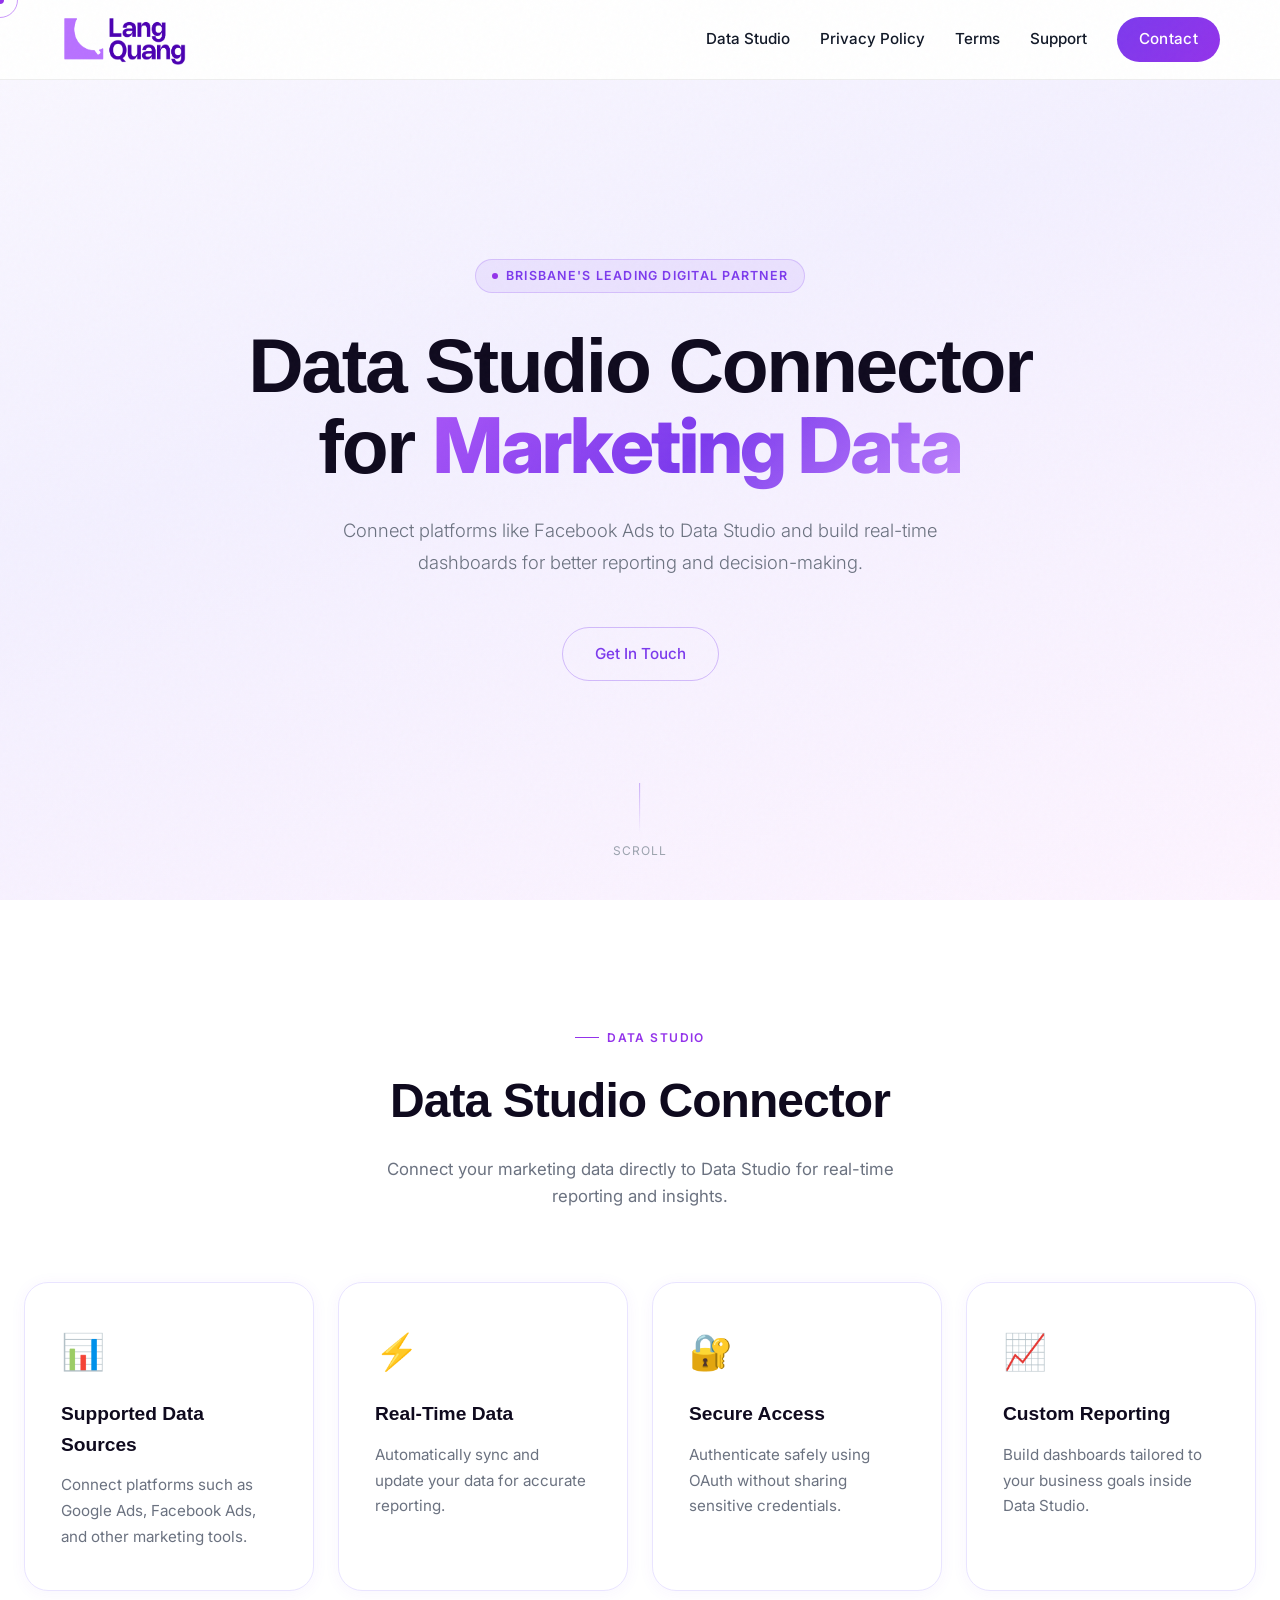
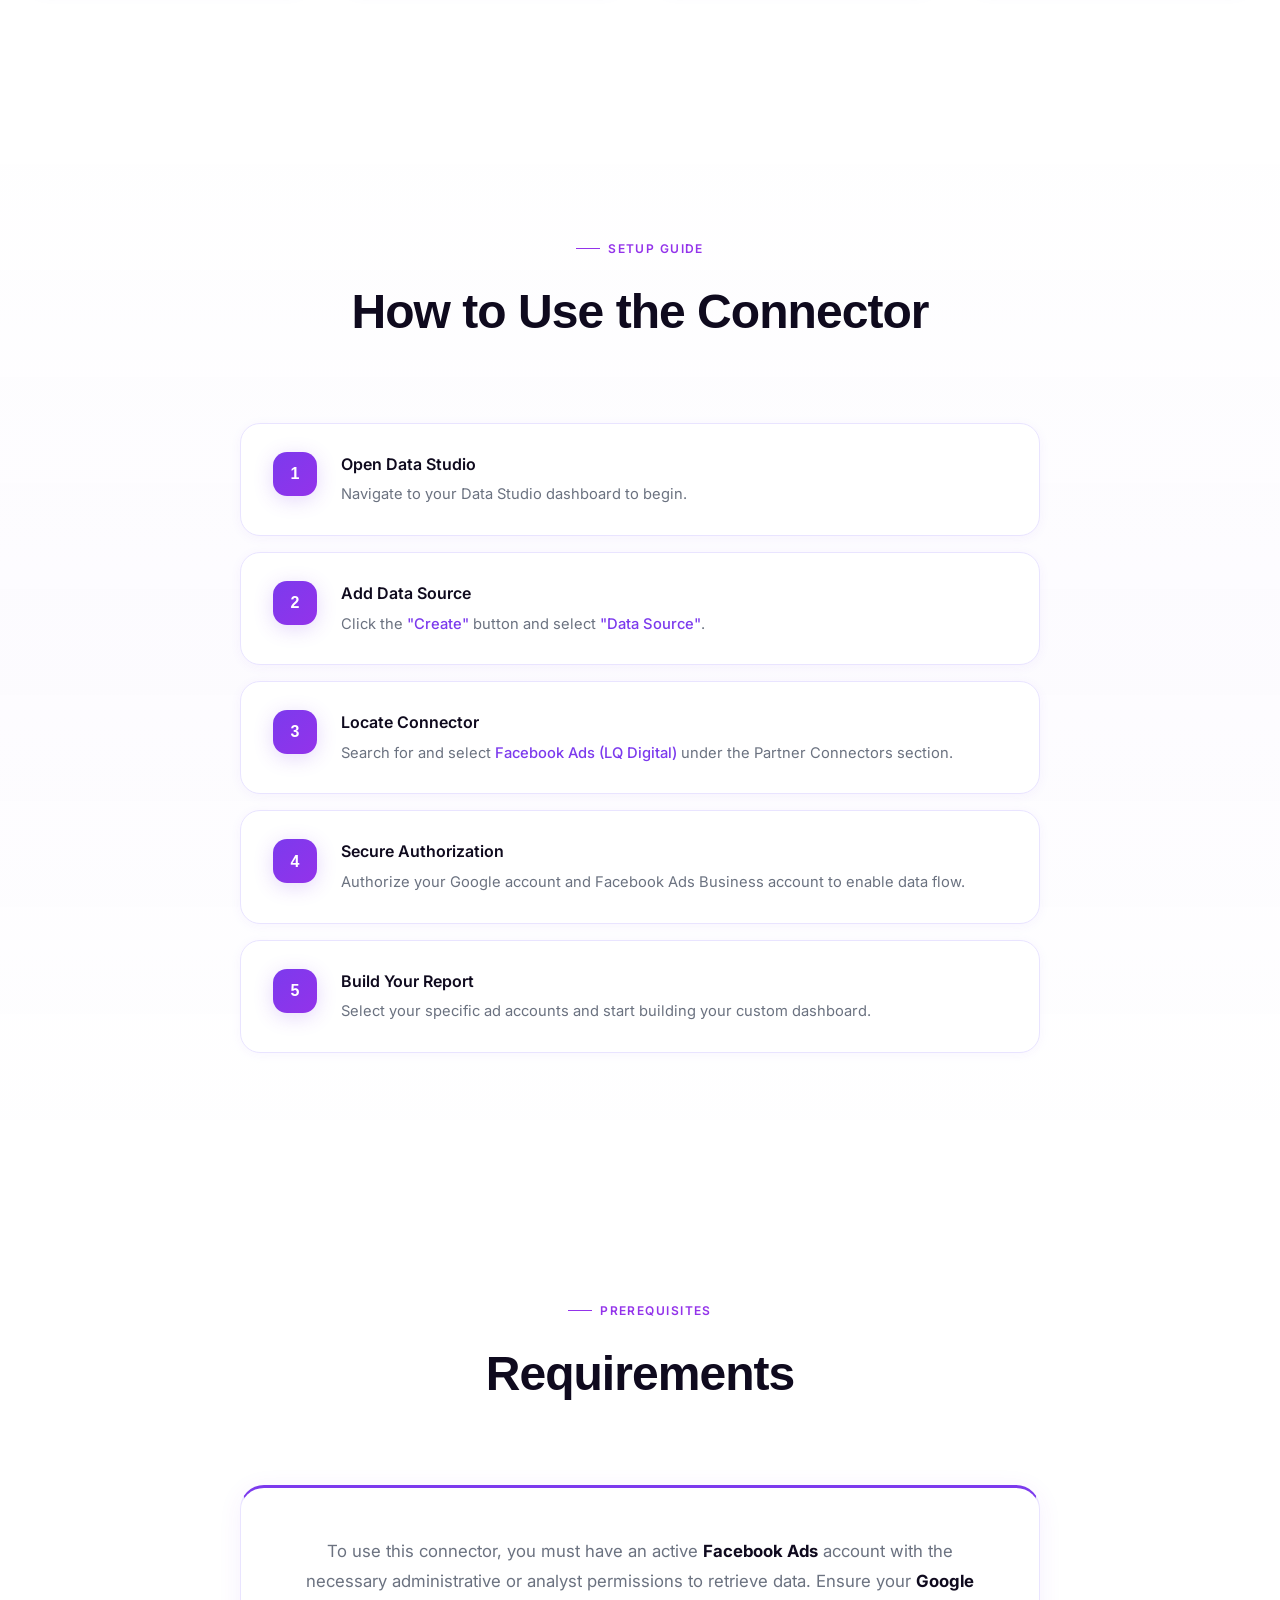
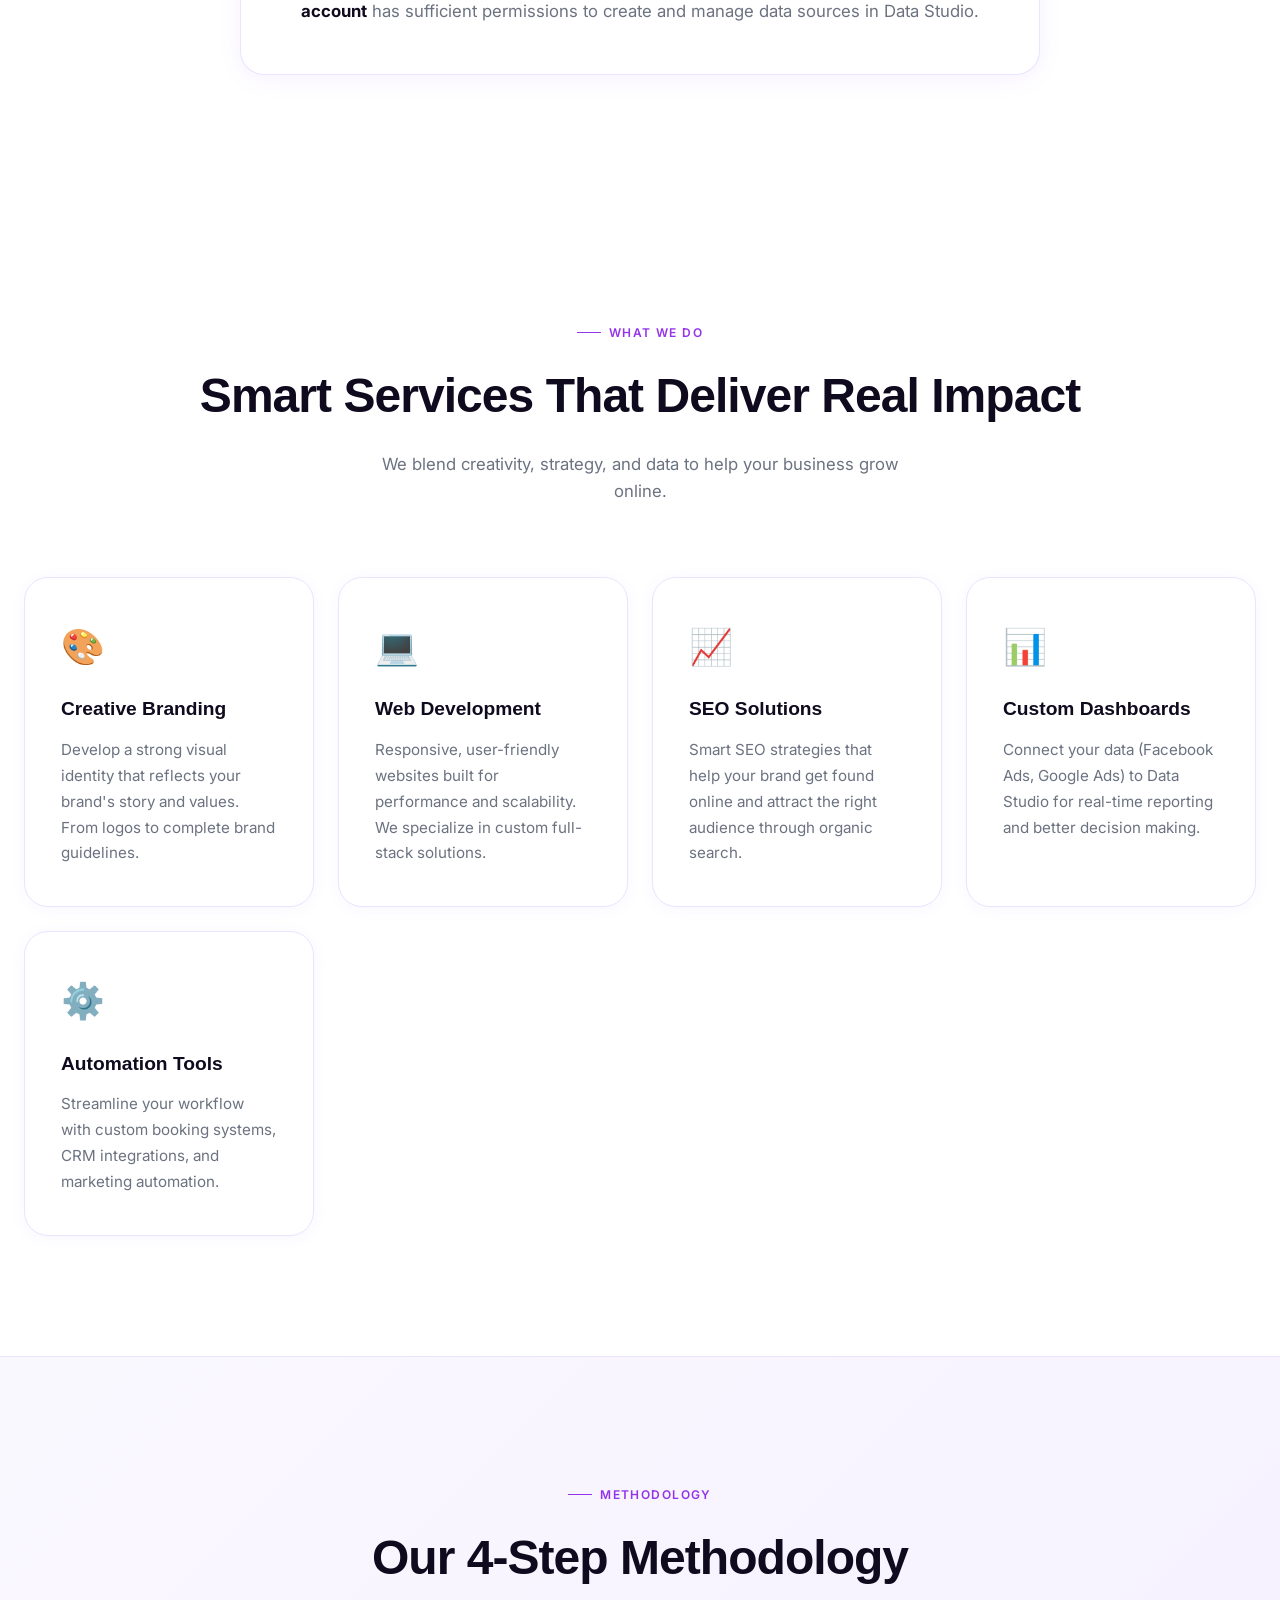
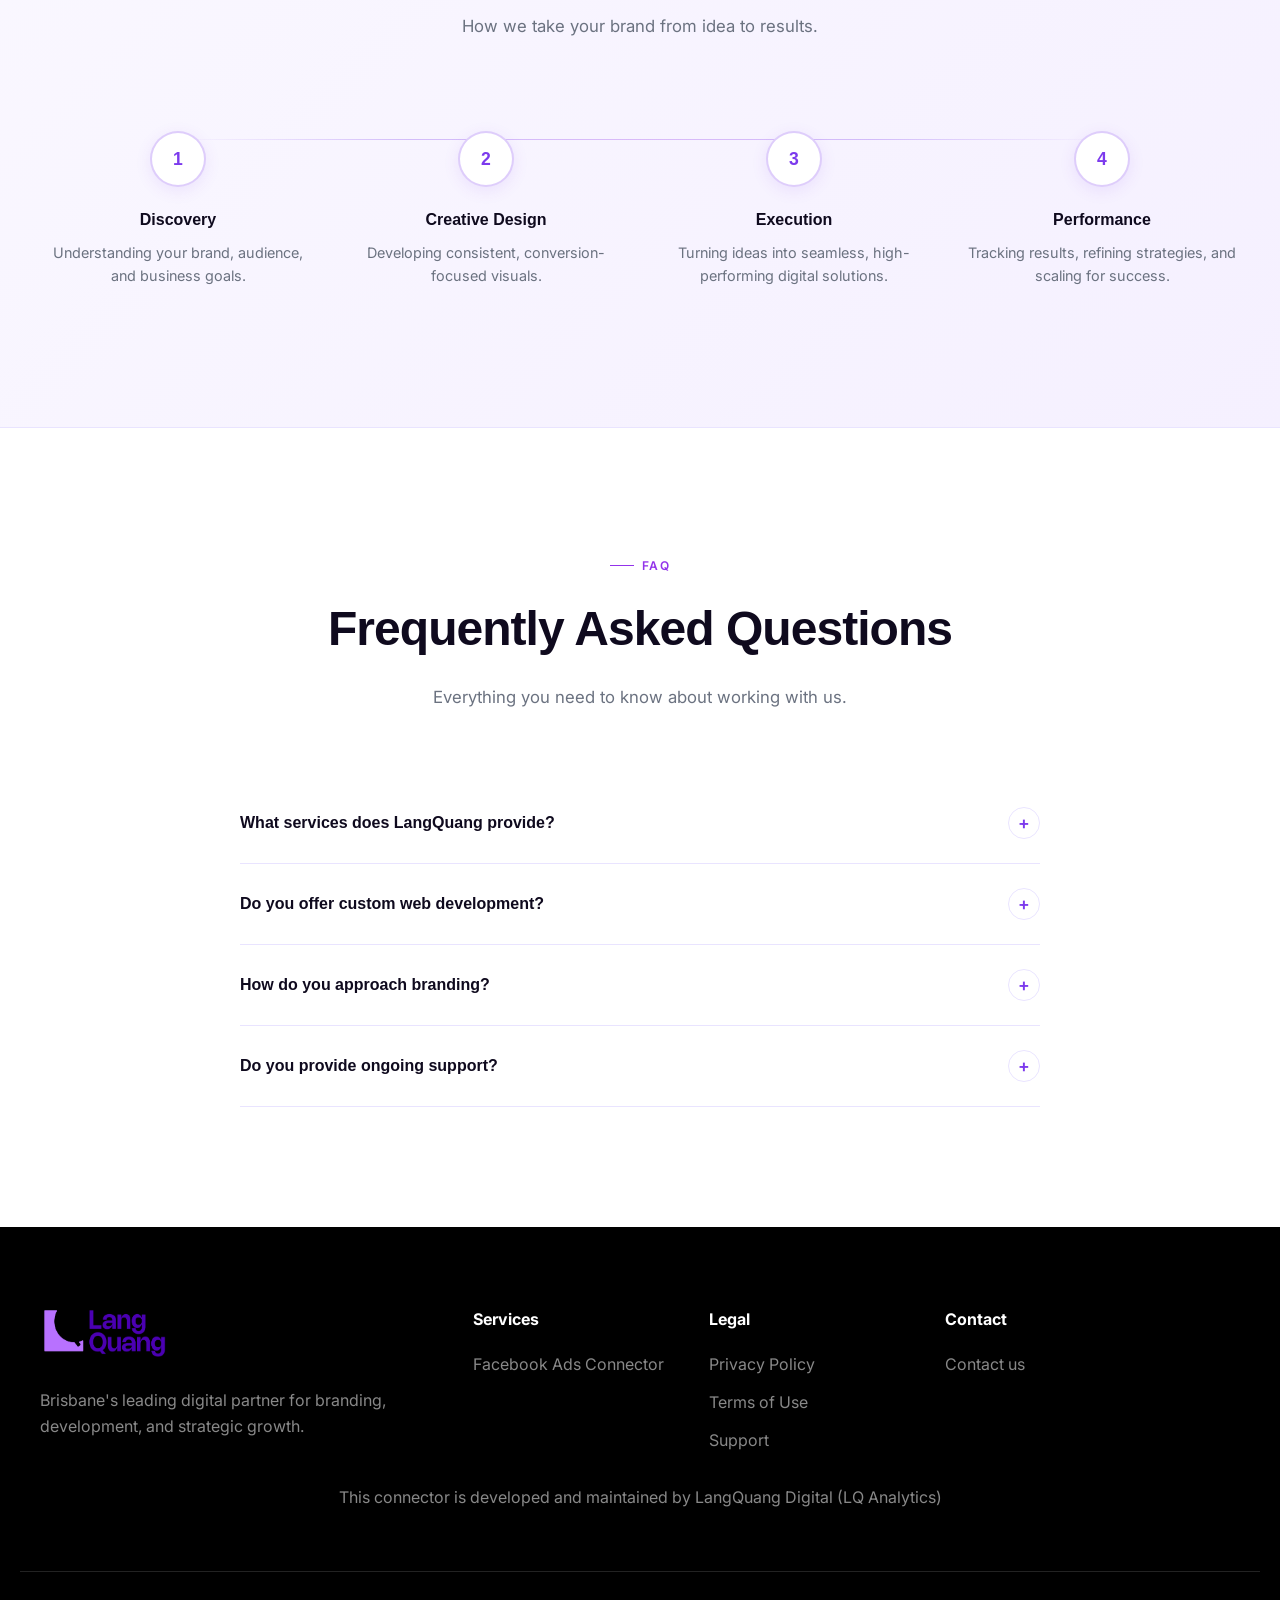
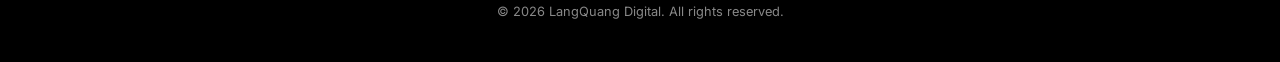
==== commit 298e1801: "fix: changes according the new email , add new contact page" ====
--- a/index.html
+++ b/index.html
@@ -66,7 +66,7 @@
         </a>
 
         <div class="nav-links">
-          <a href="facebook-ads-connector/">Facebook Ads Connector</a>
+      <a href="/data-studio/">Data Studio</a>
           <a href="/privacy-policy/">Privacy Policy</a>
           <a href="/terms/">Terms</a>
           <a href="/support/">Support</a>
